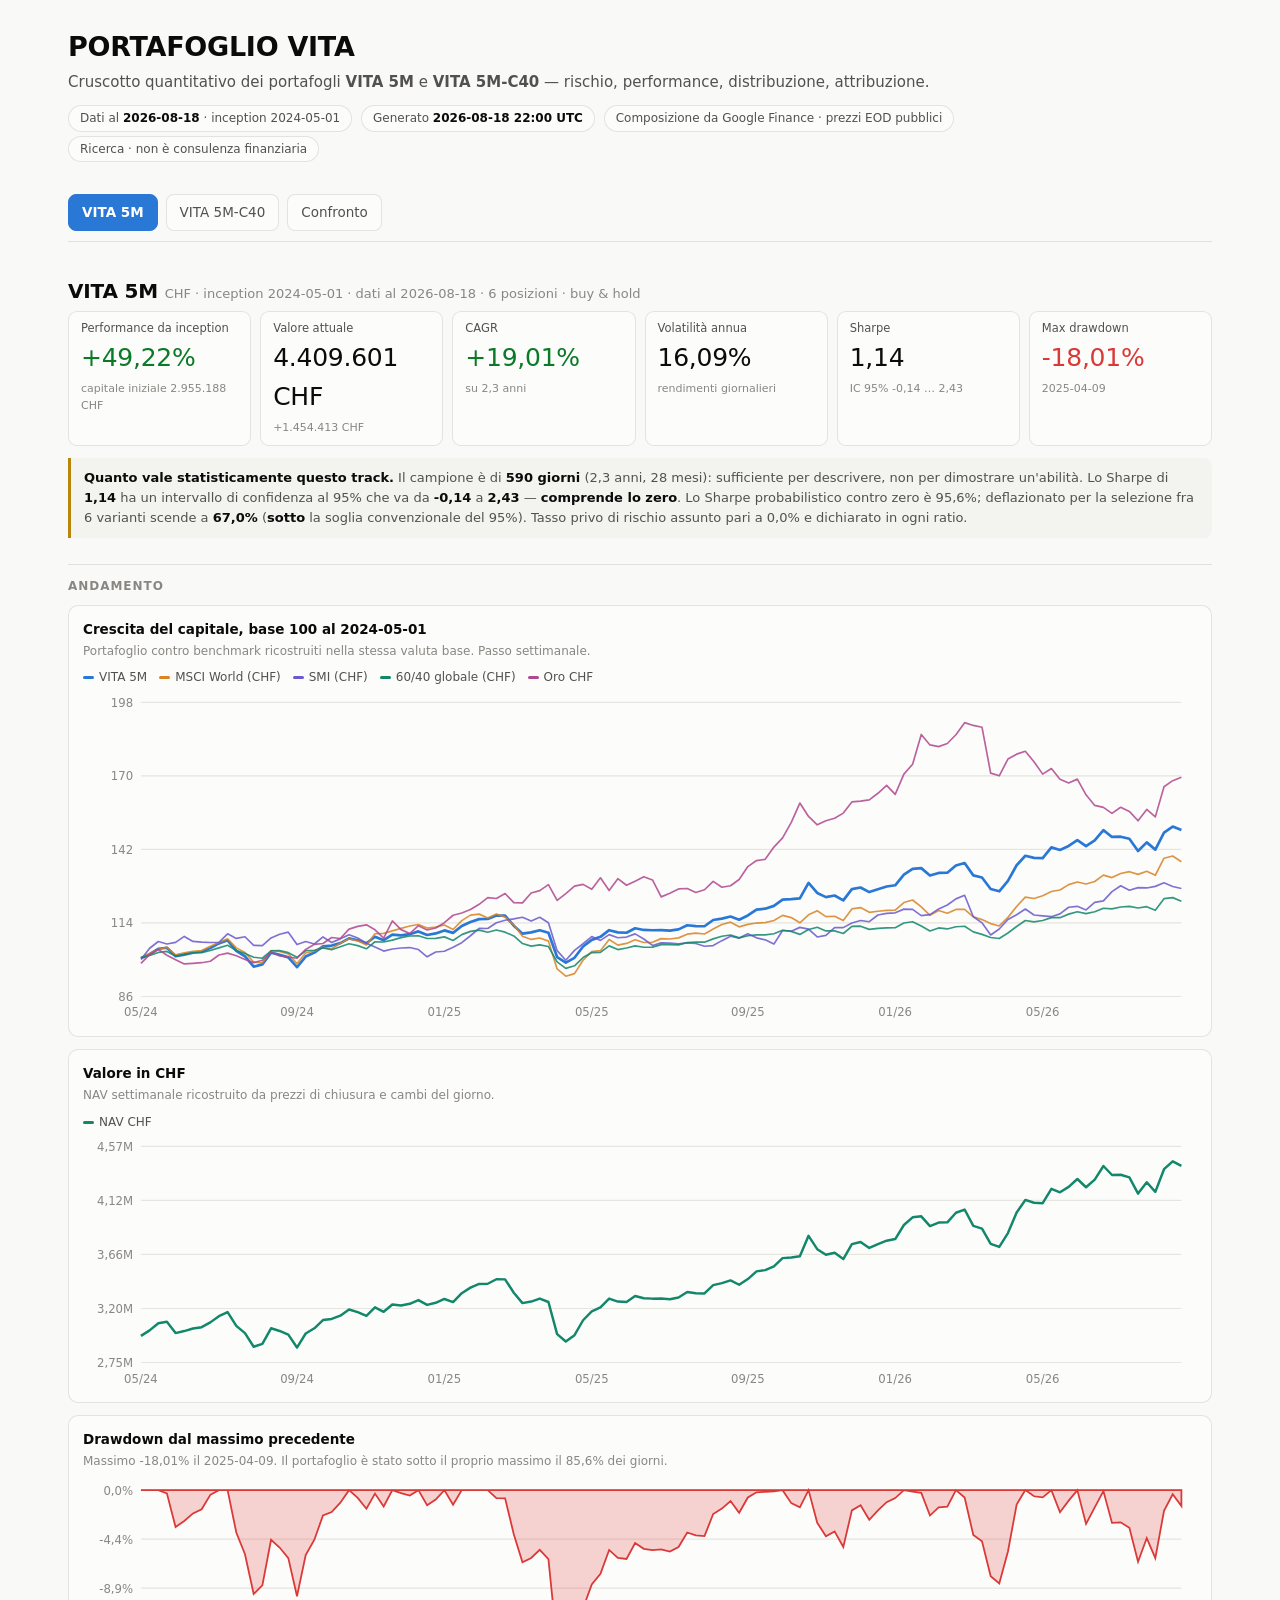
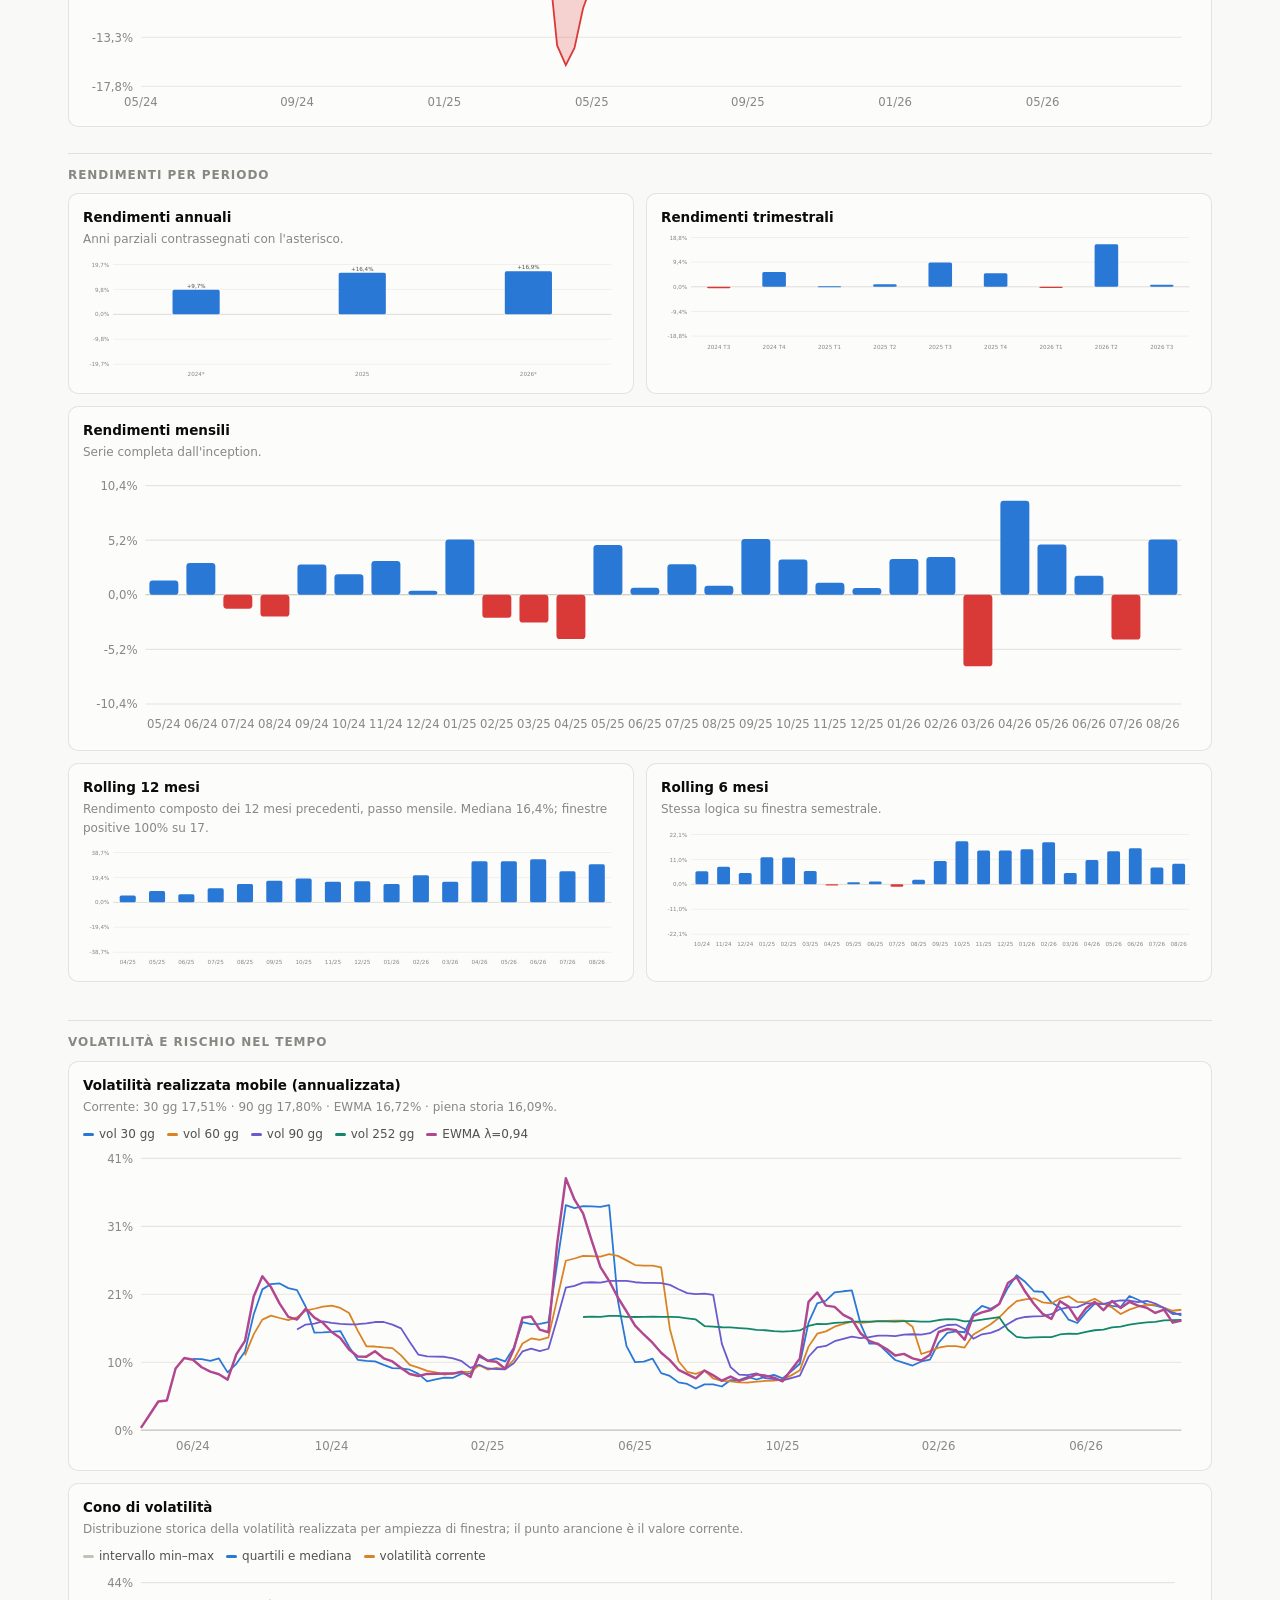
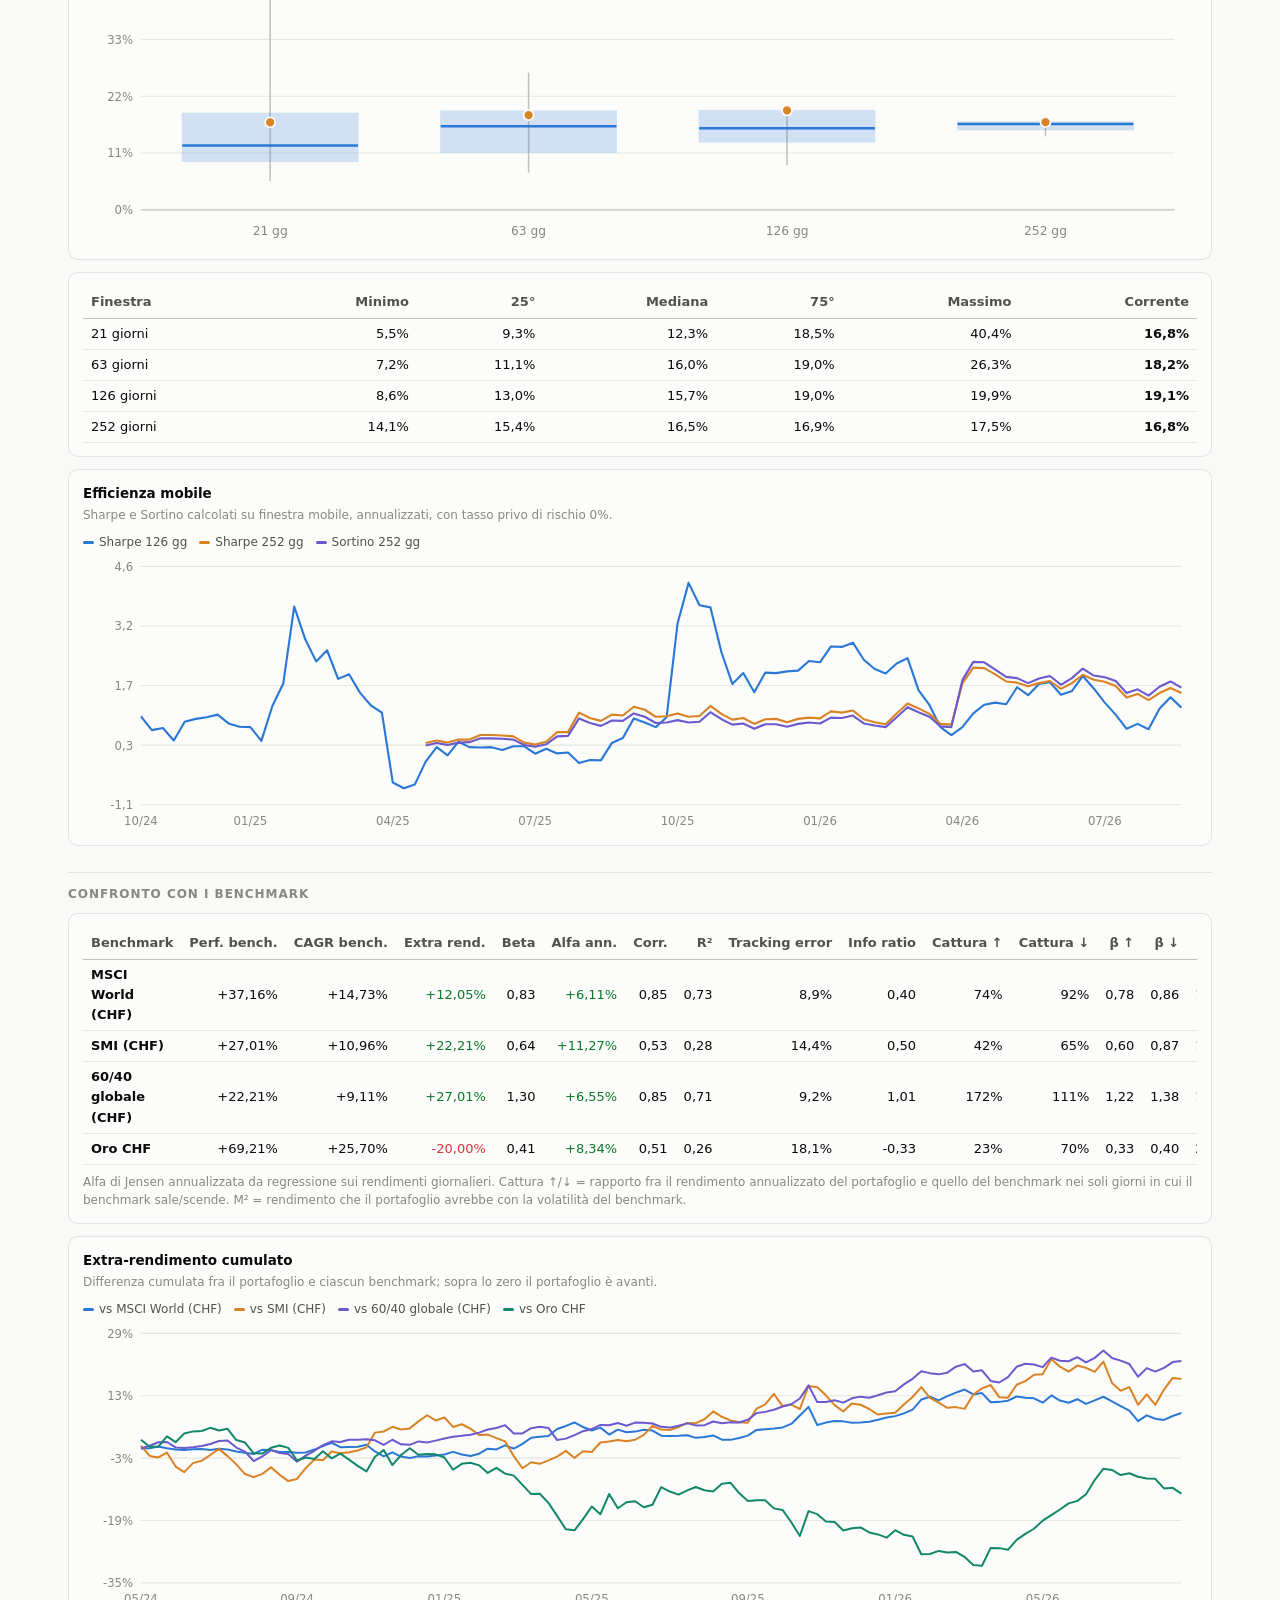
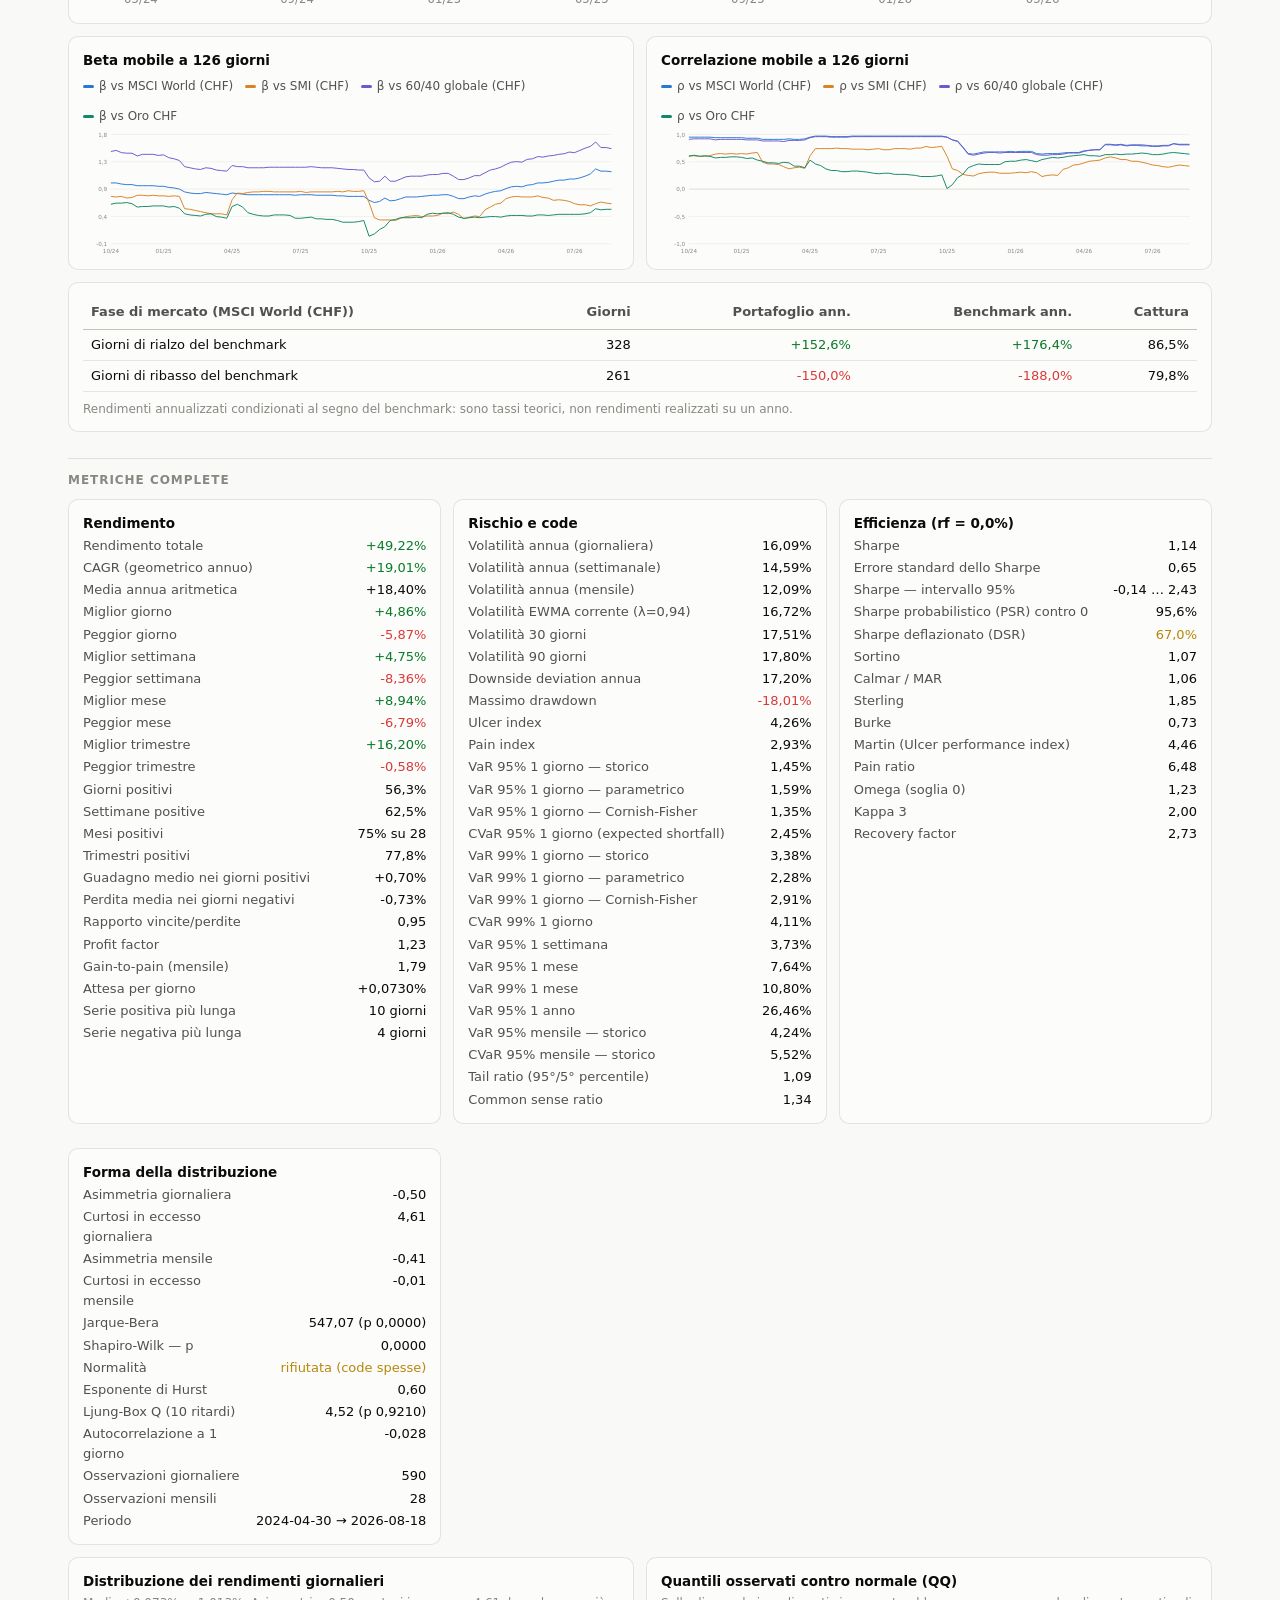
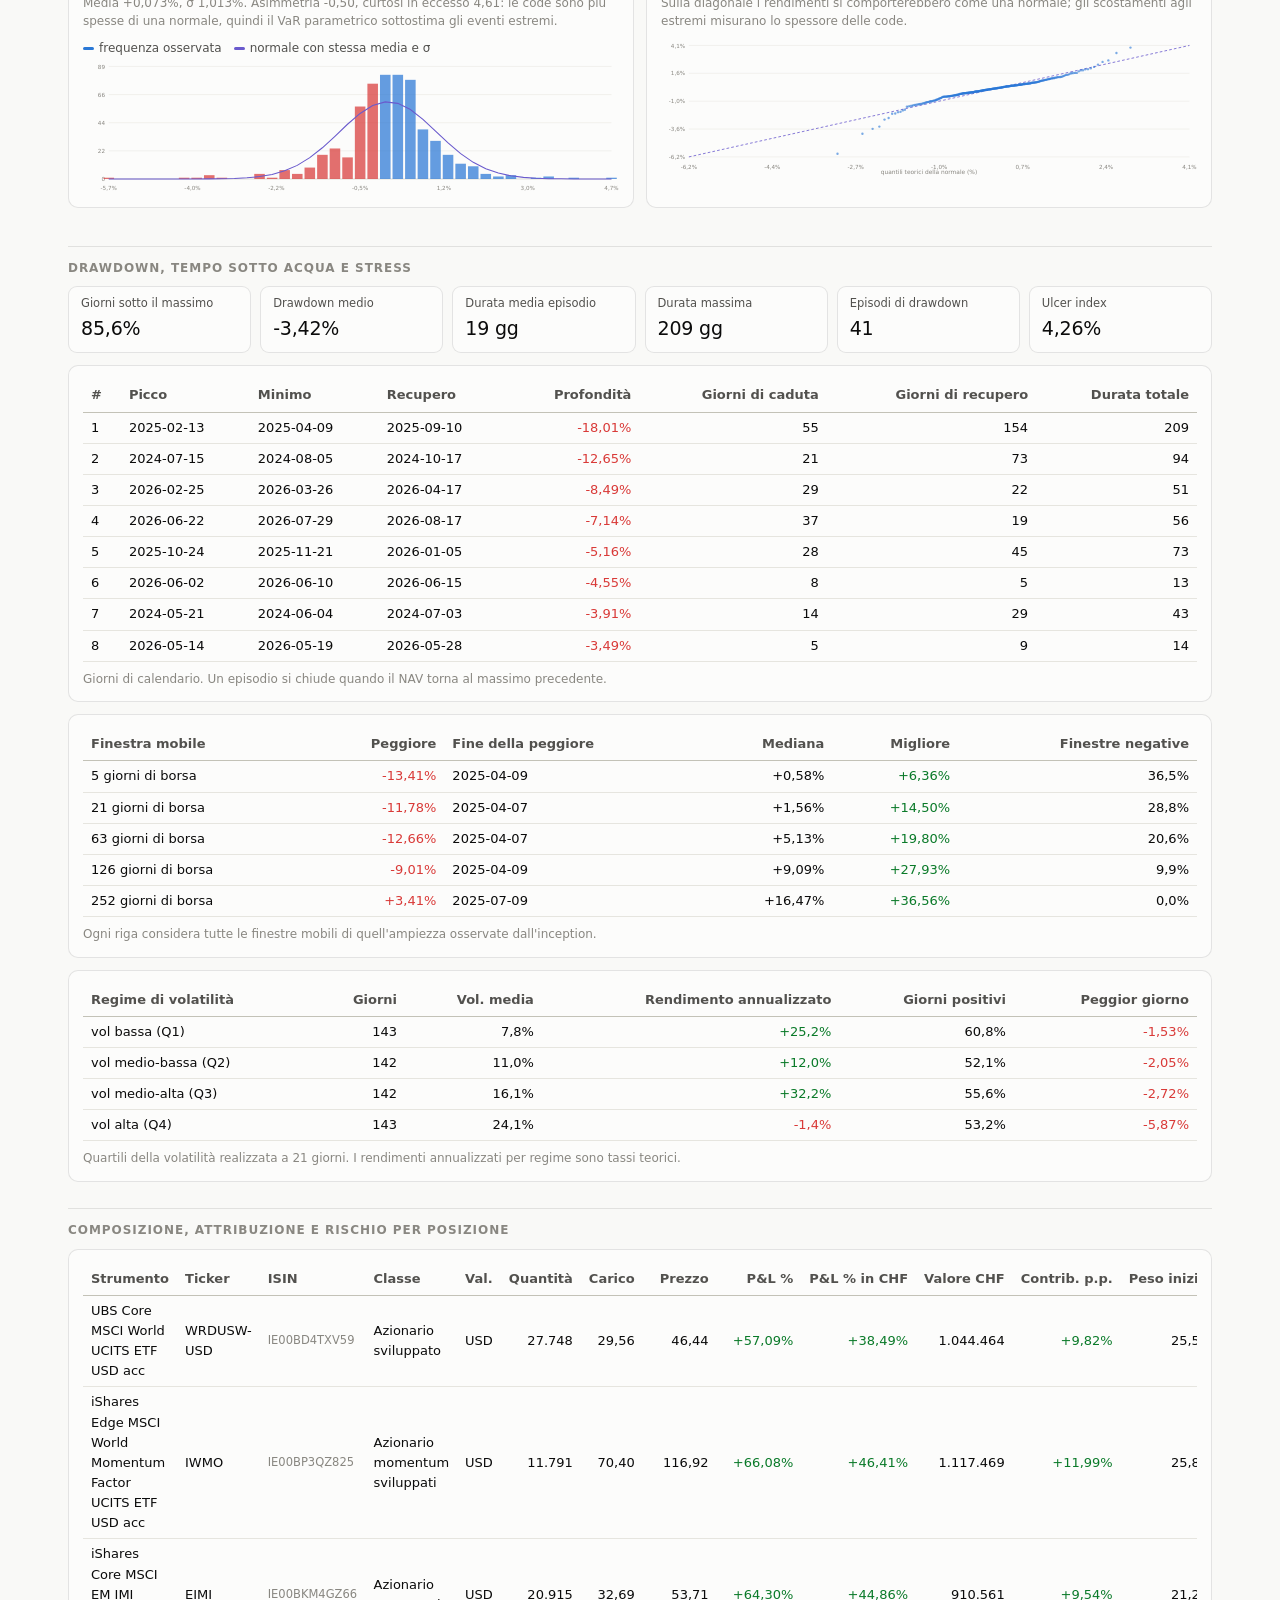
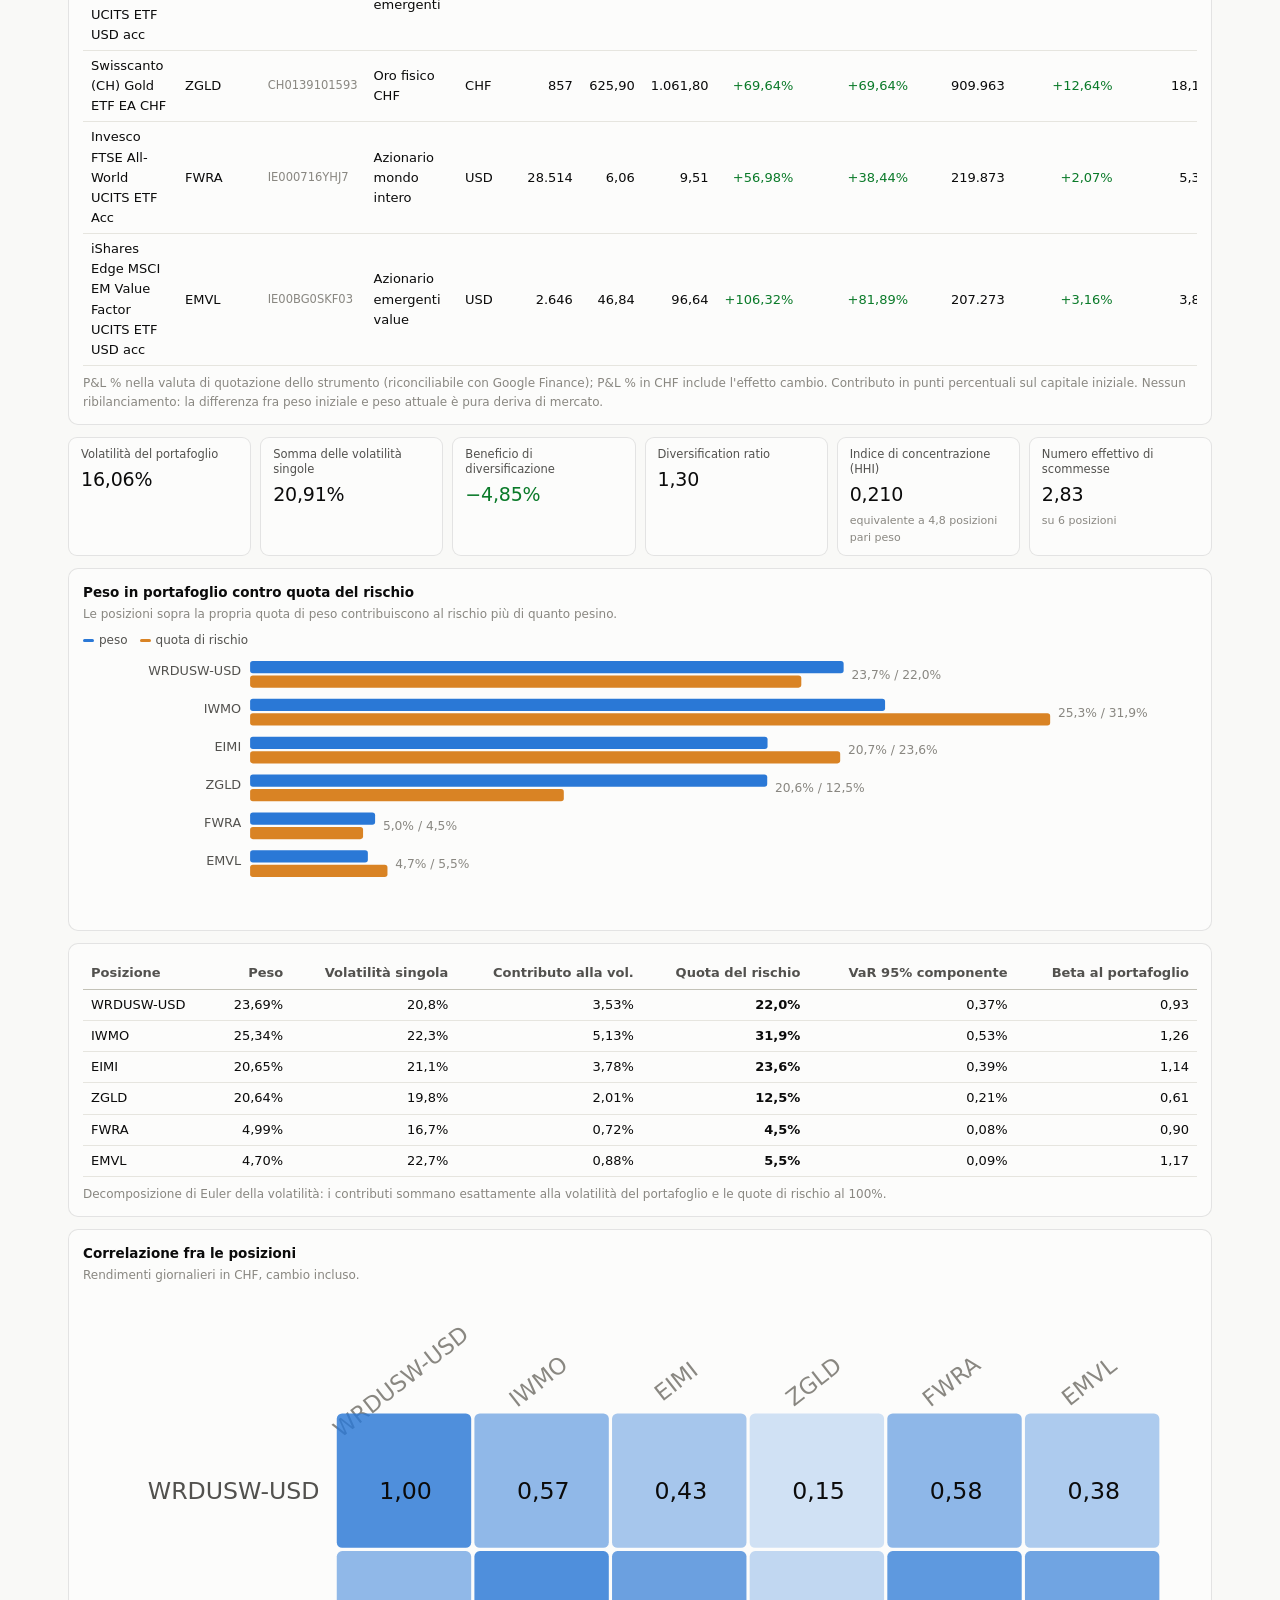
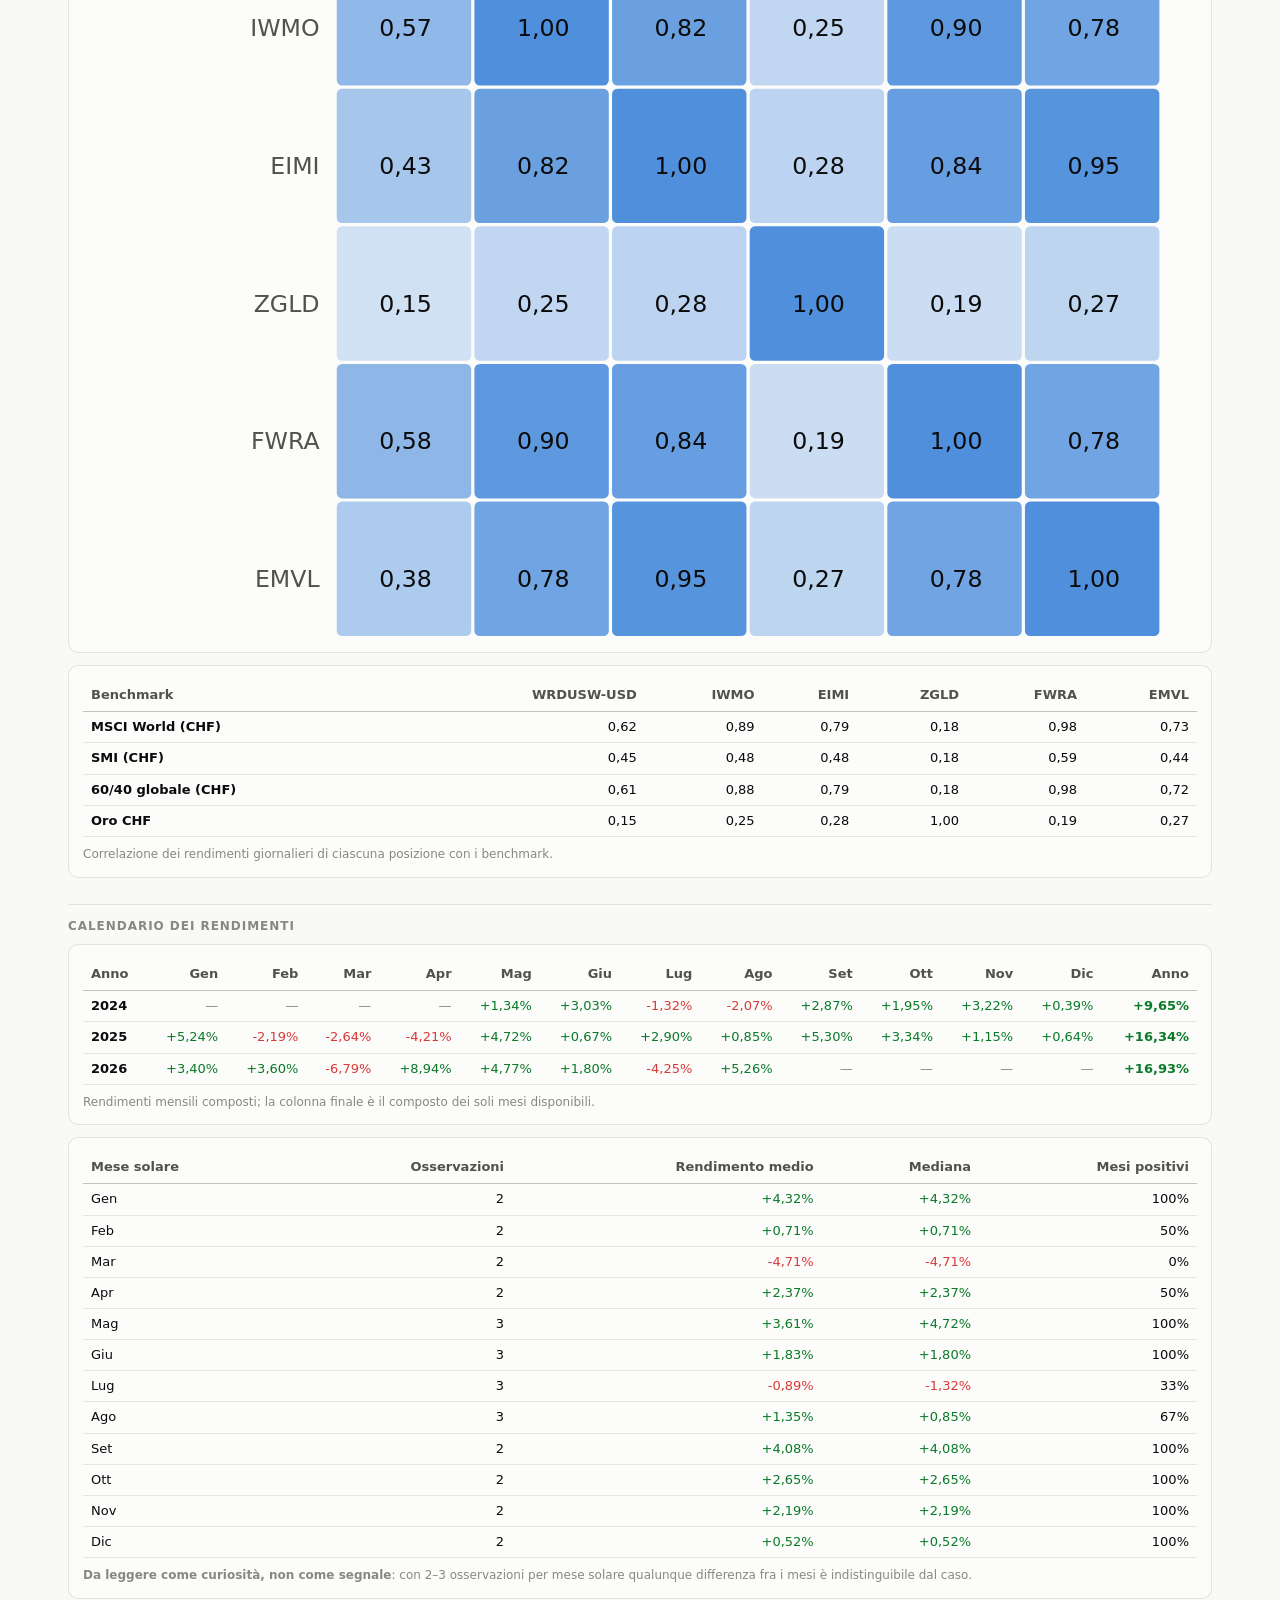
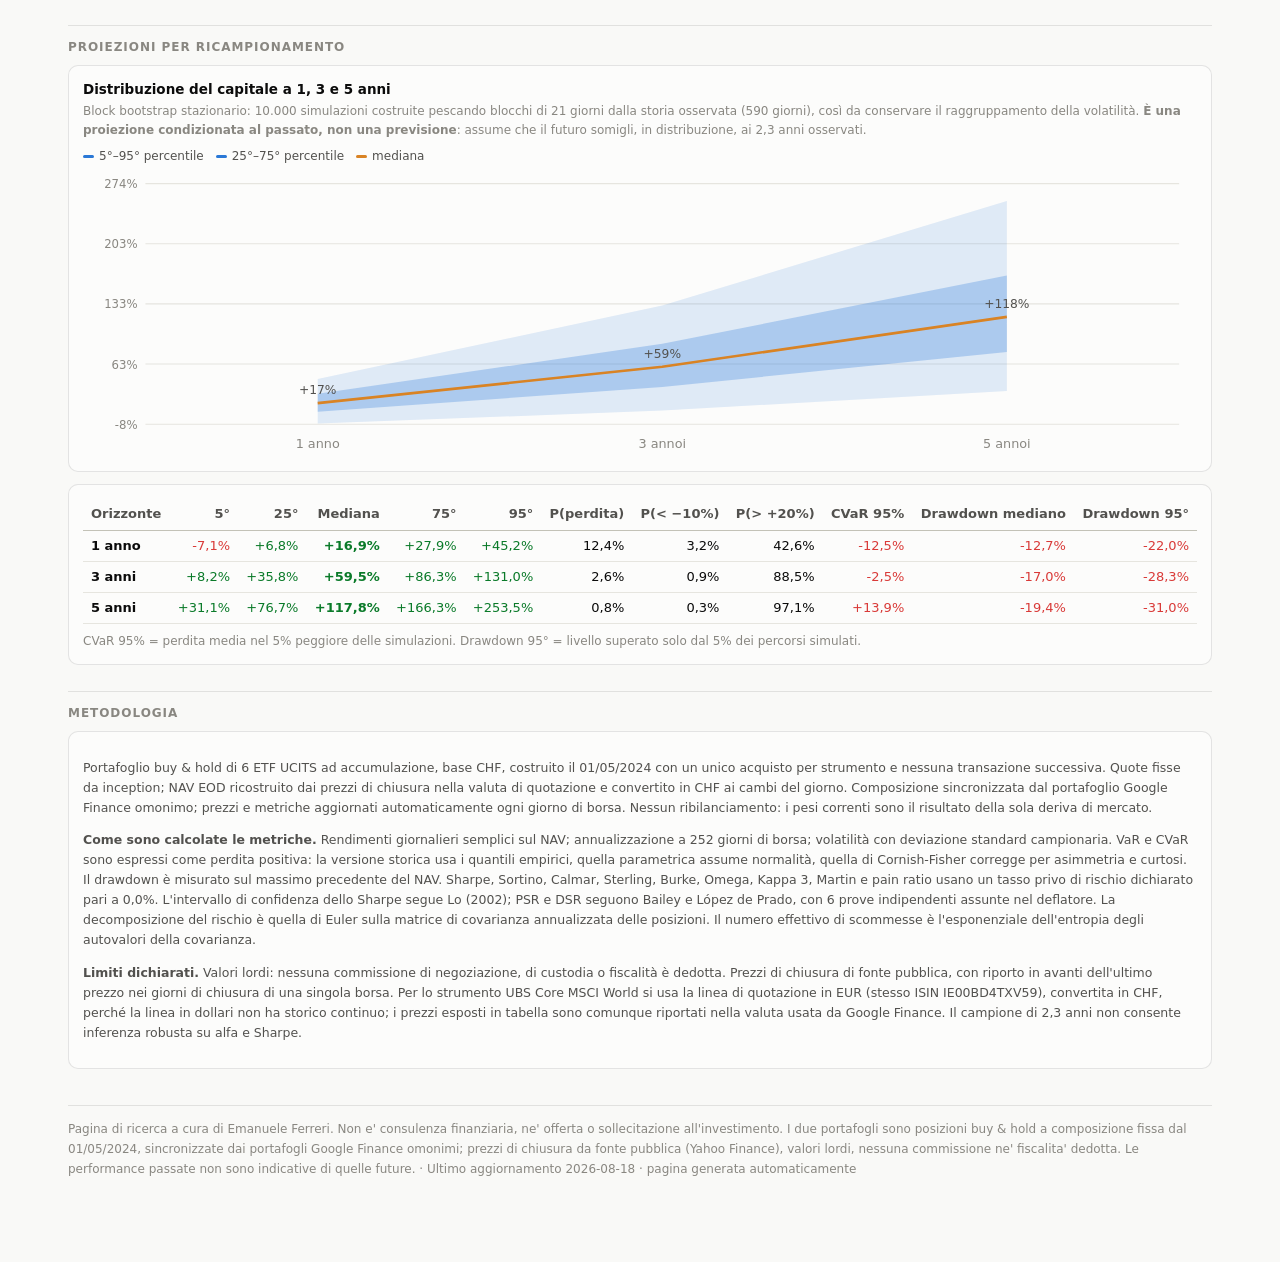
==== index.html @ 46c466b8 "PORTAFOGLIO VITA — cruscotto quantitativo dei portafogli VITA 5M e VITA 5M-C40 Composizione sincroni" ====
<!doctype html>
<html lang="it">
<head>
<meta charset="utf-8">
<meta name="viewport" content="width=device-width, initial-scale=1">
<title>PORTAFOGLIO VITA — cruscotto quantitativo</title>
<meta name="description" content="Cruscotto di rischio e performance dei portafogli VITA 5M e VITA 5M-C40.">
<style>
  :root{
    color-scheme: light;
    --page:#f9f9f7; --surface:#fcfcfb; --surface2:#f3f3ef; --ink:#0b0b0b; --ink2:#52514e;
    --muted:#898781; --grid:#e6e5df; --axis:#c3c2b7; --border:rgba(11,11,11,.10);
    --s1:#2a78d6; --s2:#d98324; --s3:#6a5acd; --s4:#12876a; --s5:#b0478f;
    --neg:#d93a38; --good:#0a7a29; --warn:#b8860b;
  }
  @media (prefers-color-scheme: dark){
    :root:where(:not([data-theme="light"])){
      color-scheme: dark;
      --page:#0d0d0d; --surface:#191918; --surface2:#212120; --ink:#fff; --ink2:#c3c2b7;
      --muted:#8d8b85; --grid:#2c2c2a; --axis:#3d3d3a; --border:rgba(255,255,255,.11);
      --s1:#4d95ea; --s2:#eda43f; --s3:#9186e8; --s4:#2bb08c; --s5:#d772b6;
      --neg:#ef6b69; --good:#3fbb5c; --warn:#d9ae4a;
    }
  }
  :root[data-theme="dark"]{
    color-scheme: dark;
    --page:#0d0d0d; --surface:#191918; --surface2:#212120; --ink:#fff; --ink2:#c3c2b7;
    --muted:#8d8b85; --grid:#2c2c2a; --axis:#3d3d3a; --border:rgba(255,255,255,.11);
    --s1:#4d95ea; --s2:#eda43f; --s3:#9186e8; --s4:#2bb08c; --s5:#d772b6;
    --neg:#ef6b69; --good:#3fbb5c; --warn:#d9ae4a;
  }
  *{box-sizing:border-box}
  body{margin:0;background:var(--page);color:var(--ink);
       font:15px/1.55 system-ui,-apple-system,"Segoe UI",Roboto,sans-serif;
       -webkit-text-size-adjust:100%}
  .wrap{max-width:1180px;margin:0 auto;padding:26px 18px 70px}
  header h1{font-size:27px;margin:0 0 3px;letter-spacing:-.01em}
  header .sub{color:var(--ink2);margin:0 0 9px}
  .pill{display:inline-block;font-size:12px;color:var(--ink2);background:var(--surface);
        border:1px solid var(--border);border-radius:999px;padding:3px 11px;margin:2px 4px 2px 0}
  .pill b{color:var(--ink)}
  nav.tabs{display:flex;gap:8px;flex-wrap:wrap;margin:20px 0 6px;position:sticky;top:0;
           background:var(--page);padding:10px 0;z-index:5;border-bottom:1px solid var(--border)}
  nav.tabs button{font:inherit;font-size:13.5px;color:var(--ink2);background:var(--surface);
        border:1px solid var(--border);border-radius:8px;padding:7px 13px;cursor:pointer}
  nav.tabs button.on{background:var(--s1);border-color:var(--s1);color:#fff;font-weight:600}
  h2{font-size:20px;margin:34px 0 4px;letter-spacing:-.01em}
  h2 .meta{font-size:13px;color:var(--muted);font-weight:400;letter-spacing:0}
  h3.sec{font-size:12px;text-transform:uppercase;letter-spacing:.08em;color:var(--muted);
         margin:26px 0 9px;border-top:1px solid var(--border);padding-top:12px}
  .tiles{display:grid;grid-template-columns:repeat(auto-fit,minmax(158px,1fr));gap:9px;margin-bottom:12px}
  .tile{background:var(--surface);border:1px solid var(--border);border-radius:9px;padding:9px 12px}
  .tile .k{font-size:11.5px;color:var(--ink2);line-height:1.3}
  .tile .v{font-size:19px;margin-top:3px;font-variant-numeric:tabular-nums;letter-spacing:-.01em}
  .tile .n{font-size:11px;color:var(--muted);margin-top:2px}
  .tile.big .v{font-size:25px}
  .panel{background:var(--surface);border:1px solid var(--border);border-radius:10px;
         padding:13px 14px;margin-bottom:12px;position:relative}
  .panel h4{margin:0 0 2px;font-size:13.5px;font-weight:600}
  .panel .cap{margin:0 0 8px;font-size:12px;color:var(--muted)}
  .grid2{display:grid;grid-template-columns:repeat(auto-fit,minmax(330px,1fr));gap:12px}
  svg{display:block;width:100%;height:auto;overflow:visible}
  .legend{display:flex;gap:12px;flex-wrap:wrap;font-size:12px;color:var(--ink2);margin:6px 0 2px}
  .legend i{display:inline-block;width:11px;height:3px;border-radius:2px;vertical-align:middle;margin-right:5px}
  .tip{position:absolute;pointer-events:none;background:var(--surface);border:1px solid var(--border);
       border-radius:8px;padding:6px 9px;font-size:12.5px;box-shadow:0 3px 12px rgba(0,0,0,.16);
       display:none;white-space:nowrap;z-index:9;font-variant-numeric:tabular-nums}
  table{width:100%;border-collapse:collapse;font-size:13px}
  th{color:var(--ink2);font-weight:600;text-align:left;border-bottom:1px solid var(--axis);
     padding:6px 8px;white-space:nowrap}
  td{border-bottom:1px solid var(--grid);padding:5px 8px}
  td.num,th.num{text-align:right;font-variant-numeric:tabular-nums}
  tbody tr:hover{background:var(--surface2)}
  .scroll{overflow-x:auto;-webkit-overflow-scrolling:touch}
  .scroll table{min-width:640px}
  .scroll table.wide{min-width:1240px}
  .up{color:var(--good)} .down{color:var(--neg)} .warnc{color:var(--warn)}
  .note{color:var(--ink2);font-size:12.5px;line-height:1.6}
  .flag{background:var(--surface2);border-left:3px solid var(--warn);border-radius:0 8px 8px 0;
        padding:10px 13px;font-size:13px;color:var(--ink2);margin:10px 0}
  .flag b{color:var(--ink)}
  .foot{color:var(--muted);font-size:12px;margin-top:36px;line-height:1.65;
        border-top:1px solid var(--border);padding-top:14px}
  .kv{display:grid;grid-template-columns:1fr auto;gap:2px 12px;font-size:13px}
  .kv div:nth-child(odd){color:var(--ink2)}
  .kv div:nth-child(even){font-variant-numeric:tabular-nums;text-align:right}
  .hide{display:none}
  @media (max-width:640px){ .wrap{padding:18px 12px 50px} header h1{font-size:22px} }
</style>
</head>
<body>
<div class="wrap">
  <header>
    <h1>PORTAFOGLIO VITA</h1>
    <p class="sub">Cruscotto quantitativo dei portafogli <b>VITA 5M</b> e <b>VITA 5M-C40</b> —
       rischio, performance, distribuzione, attribuzione.</p>
    <span class="pill" id="pAsof">—</span>
    <span class="pill" id="pGen">—</span>
    <span class="pill">Composizione da Google Finance · prezzi EOD pubblici</span>
    <span class="pill">Ricerca · non è consulenza finanziaria</span>
  </header>

  <nav class="tabs" id="tabs"></nav>
  <div id="app"></div>
  <p class="foot" id="foot"></p>
</div>

<script>
/* ------------------------------------------------------------------ formati */
const IT = "it-IT";
const nf = (v,d=2) => (v===null||v===undefined||!isFinite(v)) ? "—"
  : Number(v).toLocaleString(IT,{minimumFractionDigits:d,maximumFractionDigits:d});
const pc = (v,d=2) => (v===null||v===undefined||!isFinite(v)) ? "—" : nf(v,d)+"%";
const pcs= (v,d=2) => (v===null||v===undefined||!isFinite(v)) ? "—" : (v>0?"+":"")+nf(v,d)+"%";
const n0 = v => (v===null||v===undefined||!isFinite(v)) ? "—" : Math.round(v).toLocaleString(IT);
const cls= v => (v===null||v===undefined) ? "" : (v>=0?"up":"down");
const MESI=["Gen","Feb","Mar","Apr","Mag","Giu","Lug","Ago","Set","Ott","Nov","Dic"];
const COL=["var(--s1)","var(--s2)","var(--s3)","var(--s4)","var(--s5)","var(--neg)"];
const el = (h) => { const t=document.createElement("template"); t.innerHTML=h.trim(); return t.content.firstChild; };

/* --------------------------------------------------------- primitive grafiche */
function frame(W,H,m){ return {W,H,m,
  X:(t,x0,x1)=>m.l+(t-x0)/((x1-x0)||1)*(W-m.l-m.r),
  Y:(v,y0,y1)=>H-m.b-(v-y0)/((y1-y0)||1)*(H-m.t-m.b)}; }

function assiY(f,y0,y1,fmt,n=4){
  let g="",l="";
  for(let i=0;i<=n;i++){
    const v=y0+(y1-y0)*i/n, y=f.Y(v,y0,y1);
    const zero = Math.abs(v)<1e-9;
    g+=`<line x1="${f.m.l}" x2="${f.W-f.m.r}" y1="${y.toFixed(1)}" y2="${y.toFixed(1)}"
         stroke="${zero?"var(--axis)":"var(--grid)"}" stroke-width="1"/>`;
    l+=`<text x="${f.m.l-7}" y="${(y+4).toFixed(1)}" text-anchor="end" font-size="10.5"
         fill="var(--muted)" font-variant-numeric="tabular-nums">${fmt(v)}</text>`;
  }
  return g+l;
}
function assiXdate(f,dates,x0,x1,max=9){
  const mesi={};
  dates.forEach(d=>{const k=String(d).slice(0,7); if(!(k in mesi)) mesi[k]=+new Date(d);});
  const e=Object.entries(mesi), step=Math.max(1,Math.ceil(e.length/max));
  let l="";
  e.forEach(([k,t],i)=>{ if(i%step===0)
    l+=`<text x="${f.X(t,x0,x1).toFixed(1)}" y="${f.H-6}" font-size="10.5" text-anchor="middle"
         fill="var(--muted)">${k.slice(5)}/${k.slice(2,4)}</text>`;});
  return l;
}
function legenda(series){
  return `<div class="legend">${series.map((s,i)=>
    `<span><i style="background:${s.color||COL[i%COL.length]}"></i>${s.name}</span>`).join("")}</div>`;
}

/* linea multipla su asse temporale */
function lineChart(host, series, opt={}){
  const W=1000,H=opt.h||280,m={t:12,r:14,b:24,l:opt.l||52};
  const f=frame(W,H,m);
  const all=series.flatMap(s=>s.data);
  if(!all.length) return;
  const ts=all.map(p=>+new Date(p[0])), vs=all.map(p=>p[1]).filter(v=>isFinite(v));
  const x0=Math.min(...ts), x1=Math.max(...ts);
  let y0=Math.min(...vs), y1=Math.max(...vs);
  const pad=(y1-y0)*0.08||1; y0-=pad; y1+=pad;
  if(opt.y0!==undefined) y0=opt.y0;        // limiti espliciti: nessun margine
  if(opt.y1!==undefined) y1=opt.y1;
  if(opt.zero){ y0=Math.min(y0,0); y1=Math.max(y1,0); }
  const fmt=opt.fmt||(v=>nf(v,0));
  let paths="";
  series.forEach((s,i)=>{
    const c=s.color||COL[i%COL.length];
    const d=s.data.filter(p=>isFinite(p[1])).map((p,j)=>(j?"L":"M")+
      f.X(+new Date(p[0]),x0,x1).toFixed(1)+" "+f.Y(p[1],y0,y1).toFixed(1)).join(" ");
    paths+=`<path d="${d}" fill="none" stroke="${c}" stroke-width="${s.w||1.9}"
      stroke-linejoin="round" ${s.dash?`stroke-dasharray="${s.dash}"`:""} opacity="${s.op||1}"/>`;
  });
  host.insertAdjacentHTML("beforeend", legenda(series)+
    `<svg viewBox="0 0 ${W} ${H}" role="img" aria-label="${opt.aria||"grafico"}">
      ${assiY(f,y0,y1,fmt)}${assiXdate(f,all.map(p=>p[0]),x0,x1)}${paths}
      <line class="ch" y1="${m.t}" y2="${H-m.b}" stroke="var(--axis)" stroke-dasharray="3 3" style="display:none"/>
      <rect x="${m.l}" y="${m.t}" width="${W-m.l-m.r}" height="${H-m.t-m.b}" fill="transparent" class="hov"/>
    </svg><div class="tip"></div>`);
  const svg=host.querySelector("svg:last-of-type"), tip=host.querySelector(".tip:last-of-type");
  const ch=svg.querySelector(".ch");
  svg.querySelector(".hov").addEventListener("mousemove",e=>{
    const r=svg.getBoundingClientRect(), px=(e.clientX-r.left)*(W/r.width);
    const base=series[0].data; let b=0,bd=1e18;
    base.forEach((p,i)=>{const d=Math.abs(f.X(+new Date(p[0]),x0,x1)-px); if(d<bd){bd=d;b=i;}});
    const key=base[b][0], x=f.X(+new Date(key),x0,x1);
    ch.setAttribute("x1",x); ch.setAttribute("x2",x); ch.style.display="block";
    const righe=series.map((s,i)=>{
      const hit=s.data.find(p=>p[0]===key);
      return hit? `<span style="color:${s.color||COL[i%COL.length]}">■</span> ${s.name}: <b>${
        (opt.tfmt||fmt)(hit[1])}</b>`:null;}).filter(Boolean);
    tip.style.display="block";
    tip.style.left=Math.min(x/W*r.width+12, r.width-190)+"px";
    tip.style.top="8px";
    tip.innerHTML=`${key}<br>`+righe.join("<br>");
  });
  svg.addEventListener("mouseleave",()=>{tip.style.display="none";ch.style.display="none";});
}

/* area sotto lo zero (drawdown) */
function areaChart(host, data, opt={}){
  const W=1000,H=opt.h||210,m={t:10,r:14,b:24,l:52};
  const f=frame(W,H,m);
  if(!data.length) return;
  const ts=data.map(p=>+new Date(p[0])), vs=data.map(p=>p[1]);
  const x0=Math.min(...ts), x1=Math.max(...ts);
  const y0=Math.min(...vs)*1.12, y1=0;
  const pts=data.map(p=>`${f.X(+new Date(p[0]),x0,x1).toFixed(1)} ${f.Y(p[1],y0,y1).toFixed(1)}`);
  const d=`M${f.X(ts[0],x0,x1).toFixed(1)} ${f.Y(0,y0,y1)} L`+pts.join(" L")+
          ` L${f.X(ts[ts.length-1],x0,x1).toFixed(1)} ${f.Y(0,y0,y1)} Z`;
  host.insertAdjacentHTML("beforeend",
    `<svg viewBox="0 0 ${W} ${H}" role="img" aria-label="drawdown">
      ${assiY(f,y0,y1,v=>nf(v,1)+"%",4)}${assiXdate(f,data.map(p=>p[0]),x0,x1)}
      <path d="${d}" fill="var(--neg)" fill-opacity=".22" stroke="var(--neg)" stroke-width="1.6"/>
    </svg>`);
}

/* barre categoriali */
function barChart(host, entries, opt={}){
  const W=1000,H=opt.h||230,m={t:14,r:14,b:opt.b||30,l:56};
  const f=frame(W,H,m);
  if(!entries.length) return;
  const vs=entries.map(e=>e[1]).filter(v=>isFinite(v));
  const lim=Math.max(...vs.map(Math.abs))*1.16||1;
  const y0=opt.pos?0:-lim, y1=lim;
  const bw=Math.min(opt.bw||58,(W-m.l-m.r)/entries.length-6);
  let bars="",lab="";
  entries.forEach((e,i)=>{
    const [k,v]=e;
    if(!isFinite(v)) return;
    const x=m.l+(i+0.5)*(W-m.l-m.r)/entries.length-bw/2;
    const yz=f.Y(0,y0,y1), yv=f.Y(v,y0,y1);
    const top=Math.min(yz,yv), h=Math.max(2,Math.abs(yv-yz));
    const c=opt.color||(v>=0?"var(--s1)":"var(--neg)");
    bars+=`<rect x="${x.toFixed(1)}" y="${top.toFixed(1)}" width="${bw.toFixed(1)}" height="${h.toFixed(1)}"
      rx="3" fill="${c}"/>`;
    if(opt.valori) bars+=`<text x="${(x+bw/2).toFixed(1)}" y="${(v>=0?top-4:top+h+11).toFixed(1)}"
      text-anchor="middle" font-size="10.5" fill="var(--ink2)"
      font-variant-numeric="tabular-nums">${pcs(v,opt.vd??1)}</text>`;
    lab+=`<text x="${(x+bw/2).toFixed(1)}" y="${H-8}" text-anchor="middle" font-size="10.5"
      fill="var(--muted)">${k}</text>`;
  });
  host.insertAdjacentHTML("beforeend",
    `<svg viewBox="0 0 ${W} ${H}" role="img" aria-label="${opt.aria||"barre"}">
      ${assiY(f,y0,y1,v=>nf(v,1)+"%",4)}${bars}${lab}</svg>`);
}

/* barre orizzontali appaiate (peso vs quota di rischio) */
function barPair(host, righe, opt={}){
  const H=Math.max(120, righe.length*34+34), W=1000, m={t:8,r:60,b:22,l:150};
  const max=Math.max(...righe.flatMap(r=>[r.a,r.b]))*1.1||1;
  const larg=W-m.l-m.r;
  let s="";
  righe.forEach((r,i)=>{
    const y=m.t+i*34;
    s+=`<text x="${m.l-8}" y="${y+13}" text-anchor="end" font-size="11.5" fill="var(--ink2)">${r.k}</text>`;
    s+=`<rect x="${m.l}" y="${y}" width="${(r.a/max*larg).toFixed(1)}" height="11" rx="2.5" fill="var(--s1)"/>`;
    s+=`<rect x="${m.l}" y="${y+13}" width="${(r.b/max*larg).toFixed(1)}" height="11" rx="2.5" fill="var(--s2)"/>`;
    s+=`<text x="${(m.l+Math.max(r.a,r.b)/max*larg+7).toFixed(1)}" y="${y+16}" font-size="11"
         fill="var(--muted)" font-variant-numeric="tabular-nums">${pc(r.a,1)} / ${pc(r.b,1)}</text>`;
  });
  host.insertAdjacentHTML("beforeend",
    legenda([{name:opt.a||"peso",color:"var(--s1)"},{name:opt.b||"quota di rischio",color:"var(--s2)"}])+
    `<svg viewBox="0 0 ${W} ${H}" role="img" aria-label="peso e rischio">${s}</svg>`);
}

/* istogramma con normale sovrapposta */
function histChart(host, h){
  const W=1000,H=250,m={t:12,r:14,b:28,l:48};
  const f=frame(W,H,m);
  const x0=Math.min(...h.centri_pct), x1=Math.max(...h.centri_pct);
  const y1=Math.max(...h.conteggi, ...h.normale)*1.08;
  const bw=(W-m.l-m.r)/h.centri_pct.length*0.86;
  let bars="";
  h.centri_pct.forEach((c,i)=>{
    const x=f.X(c,x0,x1)-bw/2, y=f.Y(h.conteggi[i],0,y1);
    bars+=`<rect x="${x.toFixed(1)}" y="${y.toFixed(1)}" width="${bw.toFixed(1)}"
      height="${(f.Y(0,0,y1)-y).toFixed(1)}" fill="${c<0?"var(--neg)":"var(--s1)"}" opacity=".72"/>`;
  });
  const norm=h.centri_pct.map((c,i)=>(i?"L":"M")+f.X(c,x0,x1).toFixed(1)+" "+f.Y(h.normale[i],0,y1).toFixed(1)).join(" ");
  let lab="";
  for(let i=0;i<=6;i++){
    const v=x0+(x1-x0)*i/6;
    lab+=`<text x="${f.X(v,x0,x1).toFixed(1)}" y="${H-8}" text-anchor="middle" font-size="10.5"
      fill="var(--muted)">${nf(v,1)}%</text>`;
  }
  host.insertAdjacentHTML("beforeend",
    legenda([{name:"frequenza osservata",color:"var(--s1)"},{name:"normale con stessa media e σ",color:"var(--s3)"}])+
    `<svg viewBox="0 0 ${W} ${H}" role="img" aria-label="distribuzione dei rendimenti">
      ${assiY(f,0,y1,v=>nf(v,0),4)}${bars}
      <path d="${norm}" fill="none" stroke="var(--s3)" stroke-width="2"/>${lab}</svg>`);
}

/* dispersione (QQ, oppure portafoglio vs benchmark) */
function scatter(host, punti, opt={}){
  const W=1000,H=opt.h||280,m={t:12,r:14,b:30,l:52};
  const f=frame(W,H,m);
  const xs=punti.map(p=>p[0]), ys=punti.map(p=>p[1]);
  const lo=Math.min(...xs,...ys)*1.05, hi=Math.max(...xs,...ys)*1.05;
  const pts=punti.map(p=>`<circle cx="${f.X(p[0],lo,hi).toFixed(1)}" cy="${f.Y(p[1],lo,hi).toFixed(1)}"
    r="2.2" fill="var(--s1)" opacity=".62"/>`).join("");
  const diag=`M${f.X(lo,lo,hi)} ${f.Y(lo,lo,hi)} L${f.X(hi,lo,hi)} ${f.Y(hi,lo,hi)}`;
  let lab="";
  for(let i=0;i<=6;i++){
    const v=lo+(hi-lo)*i/6;
    lab+=`<text x="${f.X(v,lo,hi).toFixed(1)}" y="${H-8}" text-anchor="middle" font-size="10.5"
      fill="var(--muted)">${nf(v,1)}%</text>`;
  }
  host.insertAdjacentHTML("beforeend",
    `<svg viewBox="0 0 ${W} ${H}" role="img" aria-label="${opt.aria||"dispersione"}">
      ${assiY(f,lo,hi,v=>nf(v,1)+"%",4)}
      <path d="${diag}" stroke="var(--s3)" stroke-width="1.5" stroke-dasharray="5 4" fill="none"/>
      ${pts}${lab}
      <text x="${W/2}" y="${H+2}" text-anchor="middle" font-size="11" fill="var(--muted)">${opt.xl||""}</text>
    </svg>`);
}

/* cono di volatilità: bande min–max, quartili, valore corrente */
function conoVol(host, cono){
  const W=1000,H=250,m={t:14,r:20,b:32,l:52};
  const f=frame(W,H,m);
  const y1=Math.max(...cono.map(c=>c.max_pct))*1.08, y0=0;
  const passo=(W-m.l-m.r)/cono.length;
  let s="";
  cono.forEach((c,i)=>{
    const x=m.l+passo*(i+0.5);
    const w=passo*0.34;
    s+=`<line x1="${x}" x2="${x}" y1="${f.Y(c.min_pct,y0,y1)}" y2="${f.Y(c.max_pct,y0,y1)}"
         stroke="var(--axis)" stroke-width="1.4"/>`;
    s+=`<rect x="${x-w}" y="${f.Y(c.p75_pct,y0,y1)}" width="${w*2}"
         height="${(f.Y(c.p25_pct,y0,y1)-f.Y(c.p75_pct,y0,y1)).toFixed(1)}"
         fill="var(--s1)" opacity=".2" stroke="var(--s1)" stroke-width="1"/>`;
    s+=`<line x1="${x-w}" x2="${x+w}" y1="${f.Y(c.mediana_pct,y0,y1)}" y2="${f.Y(c.mediana_pct,y0,y1)}"
         stroke="var(--s1)" stroke-width="2.2"/>`;
    s+=`<circle cx="${x}" cy="${f.Y(c.corrente_pct,y0,y1)}" r="4.5" fill="var(--s2)"
         stroke="var(--surface)" stroke-width="1.6"/>`;
    s+=`<text x="${x}" y="${H-9}" text-anchor="middle" font-size="11" fill="var(--muted)">${c.finestra_gg} gg</text>`;
  });
  host.insertAdjacentHTML("beforeend",
    legenda([{name:"intervallo min–max",color:"var(--axis)"},{name:"quartili e mediana",color:"var(--s1)"},
             {name:"volatilità corrente",color:"var(--s2)"}])+
    `<svg viewBox="0 0 ${W} ${H}" role="img" aria-label="cono di volatilità">
      ${assiY(f,y0,y1,v=>nf(v,0)+"%",4)}${s}</svg>`);
}

/* ventaglio delle proiezioni bootstrap */
function fanChart(host, bs){
  const chiavi=Object.keys(bs).filter(k=>k!=="_meta");
  const W=1000,H=260,m={t:14,r:16,b:30,l:56};
  const f=frame(W,H,m);
  const tutti=chiavi.flatMap(k=>[bs[k].p05_pct,bs[k].p95_pct]);
  const y0=Math.min(0,...tutti)*1.1, y1=Math.max(...tutti)*1.08;
  const X=i=>m.l+(i+0.5)*(W-m.l-m.r)/chiavi.length;
  const banda=(a,b,c,o)=>`<path d="M${X(0)} ${f.Y(bs[chiavi[0]][a],y0,y1)} `+
    chiavi.map((k,i)=>`L${X(i)} ${f.Y(bs[k][a],y0,y1)}`).join(" ")+" "+
    chiavi.slice().reverse().map((k,i)=>`L${X(chiavi.length-1-i)} ${f.Y(bs[k][b],y0,y1)}`).join(" ")+
    `Z" fill="${c}" opacity="${o}"/>`;
  const linea=(a,c,w)=>`<path d="${chiavi.map((k,i)=>(i?"L":"M")+X(i)+" "+f.Y(bs[k][a],y0,y1)).join(" ")}"
    fill="none" stroke="${c}" stroke-width="${w}"/>`;
  let lab="";
  chiavi.forEach((k,i)=>{
    lab+=`<text x="${X(i)}" y="${H-9}" text-anchor="middle" font-size="11.5" fill="var(--muted)">${k.replace("a"," anno"+(k[0]==="1"?"":"i"))}</text>`;
    lab+=`<text x="${X(i)}" y="${f.Y(bs[k].mediana_pct,y0,y1)-8}" text-anchor="middle" font-size="11"
      fill="var(--ink2)" font-variant-numeric="tabular-nums">${pcs(bs[k].mediana_pct,0)}</text>`;
  });
  host.insertAdjacentHTML("beforeend",
    legenda([{name:"5°–95° percentile",color:"var(--s1)"},{name:"25°–75° percentile",color:"var(--s1)"},
             {name:"mediana",color:"var(--s2)"}])+
    `<svg viewBox="0 0 ${W} ${H}" role="img" aria-label="proiezione bootstrap">
      ${assiY(f,y0,y1,v=>nf(v,0)+"%",4)}
      ${banda("p05_pct","p95_pct","var(--s1)",".14")}
      ${banda("p25_pct","p75_pct","var(--s1)",".28")}
      ${linea("mediana_pct","var(--s2)",2.4)}${lab}</svg>`);
}

/* mappa di calore delle correlazioni */
function heatmap(host, labels, matrix){
  const n=labels.length;
  const cella=Math.min(64, 760/n), lato=cella*n, ml=Math.min(150, 106+n*2);
  const W=ml+lato+16, H=56+lato;
  const col=v=>{
    const t=Math.max(-1,Math.min(1,v));
    return t>=0 ? `rgba(42,120,214,${(0.10+0.72*t).toFixed(3)})`
                : `rgba(217,58,56,${(0.10+0.72*-t).toFixed(3)})`;};
  let s="";
  labels.forEach((l,j)=>{
    s+=`<text x="${ml+cella*(j+0.5)}" y="${44}" text-anchor="middle" font-size="10.5"
      fill="var(--muted)" transform="rotate(-38 ${ml+cella*(j+0.5)} 44)">${l.length>13?l.slice(0,12)+"…":l}</text>`;});
  labels.forEach((l,i)=>{
    s+=`<text x="${ml-8}" y="${56+cella*(i+0.62)}" text-anchor="end" font-size="11"
      fill="var(--ink2)">${l.length>17?l.slice(0,16)+"…":l}</text>`;
    matrix[i].forEach((v,j)=>{
      s+=`<rect x="${ml+cella*j}" y="${56+cella*i}" width="${cella-1.5}" height="${cella-1.5}"
        rx="2.5" fill="${col(v)}"/>`;
      s+=`<text x="${ml+cella*(j+0.5)}" y="${56+cella*(i+0.62)}" text-anchor="middle" font-size="${cella>44?11:9.5}"
        fill="var(--ink)" font-variant-numeric="tabular-nums">${nf(v,2)}</text>`;});});
  host.insertAdjacentHTML("beforeend",
    `<div class="scroll"><svg viewBox="0 0 ${W} ${H}" style="min-width:${Math.max(340,W*0.62)}px"
      role="img" aria-label="matrice di correlazione">${s}</svg></div>`);
}

/* ------------------------------------------------------------- costruzione */
const tab=(k,v,c="",n="") => `<div class="tile"><div class="k">${k}</div>
  <div class="v ${c}">${v}</div>${n?`<div class="n">${n}</div>`:""}</div>`;
const tabB=(k,v,c="",n="") => `<div class="tile big"><div class="k">${k}</div>
  <div class="v ${c}">${v}</div>${n?`<div class="n">${n}</div>`:""}</div>`;

function pannello(titolo, cap, id){
  return `<div class="panel"><h4>${titolo}</h4>${cap?`<p class="cap">${cap}</p>`:""}<div id="${id}"></div></div>`;
}
function tabella(intest, righe, nota="", cl=""){
  return `<div class="panel"><div class="scroll"><table class="${cl}"><thead><tr>${
    intest.map(h=>`<th class="${h.n?"num":""}">${h.t}</th>`).join("")}</tr></thead>
    <tbody>${Array.isArray(righe)?righe.join(""):righe}</tbody></table></div>${nota?`<p class="cap" style="margin:8px 0 0">${nota}</p>`:""}</div>`;
}

let DATI={}, REG=null;

async function main(){
  REG = await (await fetch("data/registry.json?v="+Date.now())).json();
  document.getElementById("pGen").innerHTML =
    "Generato <b>"+REG.generated.slice(0,16).replace("T"," ")+" UTC</b>";
  const tabs=document.getElementById("tabs");
  for(const p of REG.portfolios) DATI[p.portfolio]=await (await fetch(`data/${p.portfolio}.json?v=${Date.now()}`)).json();
  document.getElementById("pAsof").innerHTML =
    "Dati al <b>"+REG.portfolios[0].asof+"</b> · inception "+REG.portfolios[0].inception;

  const chiavi=REG.portfolios.map(p=>p.portfolio);
  tabs.innerHTML = chiavi.map((k,i)=>
    `<button data-k="${k}" class="${i?"":"on"}">${DATI[k].label}</button>`).join("")+
    `<button data-k="__cmp">Confronto</button>`;
  tabs.querySelectorAll("button").forEach(b=>b.addEventListener("click",()=>{
    tabs.querySelectorAll("button").forEach(x=>x.classList.remove("on"));
    b.classList.add("on"); mostra(b.dataset.k);
  }));
  document.getElementById("foot").textContent = REG.disclaimer+" · Ultimo aggiornamento "+
    REG.generated.slice(0,10)+" · pagina generata automaticamente";
  mostra(chiavi[0]);
}

function mostra(k){
  const app=document.getElementById("app");
  app.innerHTML="";
  if(k==="__cmp") return confronto(app);
  render(app, DATI[k]);
}

/* ------------------------------------------------------------------ scheda */
function render(app, d){
  const a=d.analitica, R=a.rendimento, K=a.rischio, E=a.efficienza,
        D=a.distribuzione, C=a.campione, DR=a.decomposizione_rischio;
  const ccy=d.base_currency;

  app.insertAdjacentHTML("beforeend", `
    <h2>${d.label} <span class="meta">${ccy} · inception ${d.inception} ·
      dati al ${d.asof} · ${d.holdings.length} posizioni · buy &amp; hold</span></h2>
    <div class="tiles">
      ${tabB("Performance da inception", pcs(R.totale_pct), cls(R.totale_pct),
             `capitale iniziale ${n0(d.capitale_iniziale)} ${ccy}`)}
      ${tabB("Valore attuale", n0(d.metrics.nav_last)+" "+ccy, "",
             `+${n0(d.metrics.nav_last-d.capitale_iniziale)} ${ccy}`)}
      ${tabB("CAGR", pcs(R.cagr_pct), cls(R.cagr_pct), `su ${nf(C.anni,1)} anni`)}
      ${tabB("Volatilità annua", pc(K.vol_ann_giornaliera_pct), "", "rendimenti giornalieri")}
      ${tabB("Sharpe", nf(E.sharpe), "", `IC 95% ${nf(E.sharpe_ic95_min)} … ${nf(E.sharpe_ic95_max)}`)}
      ${tabB("Max drawdown", pc(K.max_drawdown_pct), "down", K.max_dd_data)}
    </div>`);

  /* avvertenza statistica — sempre in evidenza */
  app.insertAdjacentHTML("beforeend", `<div class="flag">
    <b>Quanto vale statisticamente questo track.</b> Il campione è di
    <b>${C.oss_giornaliere} giorni</b> (${nf(C.anni,1)} anni, ${C.oss_mensili} mesi):
    sufficiente per descrivere, non per dimostrare un'abilità.
    Lo Sharpe di <b>${nf(E.sharpe)}</b> ha un intervallo di confidenza al 95% che va da
    <b>${nf(E.sharpe_ic95_min)}</b> a <b>${nf(E.sharpe_ic95_max)}</b>${
      E.sharpe_ic95_min<0?" — <b>comprende lo zero</b>":""}.
    Lo Sharpe probabilistico contro zero è ${pc(E.psr_vs_zero_pct,1)}; deflazionato per la
    selezione fra ${C.n_prove_dsr} varianti scende a <b>${pc(E.dsr_pct,1)}</b>
    ${E.dsr_pct<95?"(<b>sotto</b> la soglia convenzionale del 95%)":"(sopra il 95%)"}.
    Tasso privo di rischio assunto pari a ${pc(C.rf_dichiarato_pct,1)} e dichiarato in ogni ratio.
  </div>`);

  /* --- curva e drawdown --- */
  app.insertAdjacentHTML("beforeend", `<h3 class="sec">Andamento</h3>`);
  const serieBench = Object.entries(d.bench_index_weekly||{});
  app.insertAdjacentHTML("beforeend",
    pannello(`Crescita del capitale, base 100 al ${d.inception}`,
      "Portafoglio contro benchmark ricostruiti nella stessa valuta base. Passo settimanale.",
      "g_nav_"+d.portfolio));
  lineChart(document.getElementById("g_nav_"+d.portfolio),
    [{name:d.label, data:d.index_weekly, color:"var(--s1)", w:2.4}].concat(
      serieBench.map(([n,v],i)=>({name:n, data:v, color:COL[(i+1)%COL.length], w:1.5, op:.85}))),
    {fmt:v=>nf(v,0), tfmt:v=>nf(v,1), h:300, aria:"crescita del capitale"});

  app.insertAdjacentHTML("beforeend",
    pannello(`Valore in ${ccy}`, "NAV settimanale ricostruito da prezzi di chiusura e cambi del giorno.",
      "g_val_"+d.portfolio));
  lineChart(document.getElementById("g_val_"+d.portfolio),
    [{name:"NAV "+ccy, data:d.nav_weekly, color:"var(--s4)", w:2.2}],
    {fmt:v=>nf(v/1e6,2)+"M", tfmt:v=>n0(v)+" "+ccy, h:230});

  app.insertAdjacentHTML("beforeend",
    pannello("Drawdown dal massimo precedente",
      `Massimo ${pc(K.max_drawdown_pct)} il ${K.max_dd_data}. Il portafoglio è stato sotto il proprio
       massimo il ${pc(a.sotto_acqua.quota_giorni_sotto_massimo_pct,1)} dei giorni.`,
      "g_dd_"+d.portfolio));
  areaChart(document.getElementById("g_dd_"+d.portfolio), d.drawdown_weekly);

  /* --- rendimenti per periodo --- */
  app.insertAdjacentHTML("beforeend", `<h3 class="sec">Rendimenti per periodo</h3>`);
  app.insertAdjacentHTML("beforeend", `<div class="grid2">
    ${pannello("Rendimenti annuali","Anni parziali contrassegnati con l'asterisco.","g_ann_"+d.portfolio)}
    ${pannello("Rendimenti trimestrali","","g_tri_"+d.portfolio)}
  </div>`);
  barChart(document.getElementById("g_ann_"+d.portfolio),
    d.annual.map(x=>[x.anno+(x.parziale?"*":""), x.ret_pct]), {valori:true, bw:88, h:230});
  barChart(document.getElementById("g_tri_"+d.portfolio),
    a.trimestrali.map(x=>[x.periodo.replace(" "," "), x.ret_pct]), {h:230, bw:44, b:32});

  app.insertAdjacentHTML("beforeend",
    pannello("Rendimenti mensili","Serie completa dall'inception.","g_mens_"+d.portfolio));
  barChart(document.getElementById("g_mens_"+d.portfolio),
    Object.entries(d.monthly_pct).map(([k,v])=>[k.slice(5)+"/"+k.slice(2,4), v]), {h:240, bw:26});

  if((d.rolling.rolling12m||[]).length){
    app.insertAdjacentHTML("beforeend", `<div class="grid2">
      ${pannello("Rolling 12 mesi",
        `Rendimento composto dei 12 mesi precedenti, passo mensile. Mediana
         ${pc(d.metrics.rolling12_median_pct,1)}; finestre positive
         ${pc(d.metrics.rolling12_positive_pct,0)} su ${d.metrics.rolling12_n}.`,
        "g_r12_"+d.portfolio)}
      ${pannello("Rolling 6 mesi","Stessa logica su finestra semestrale.","g_r6_"+d.portfolio)}
    </div>`);
    barChart(document.getElementById("g_r12_"+d.portfolio),
      d.rolling.rolling12m.map(x=>[x[0].slice(5)+"/"+x[0].slice(2,4), x[1]]), {h:230, bw:30});
    barChart(document.getElementById("g_r6_"+d.portfolio),
      d.rolling.rolling6m.map(x=>[x[0].slice(5)+"/"+x[0].slice(2,4), x[1]]), {h:230, bw:24});
  }

  /* --- volatilità e rischio mobile --- */
  app.insertAdjacentHTML("beforeend", `<h3 class="sec">Volatilità e rischio nel tempo</h3>`);
  const sv=[];
  [["vol_30gg","vol 30 gg"],["vol_60gg","vol 60 gg"],["vol_90gg","vol 90 gg"],
   ["vol_252gg","vol 252 gg"],["vol_ewma","EWMA λ=0,94"]].forEach(([k,n],i)=>{
    if((d.rolling[k]||[]).length) sv.push({name:n, data:d.rolling[k], color:COL[i%COL.length],
      w:k==="vol_ewma"?2.2:1.6, dash:k==="vol_ewma"?"":""});});
  if(sv.length){
    app.insertAdjacentHTML("beforeend",
      pannello("Volatilità realizzata mobile (annualizzata)",
        `Corrente: 30 gg ${pc(K.vol_30gg_corrente_pct)} · 90 gg ${pc(K.vol_90gg_corrente_pct)} ·
         EWMA ${pc(K.vol_ewma_corrente_pct)} · piena storia ${pc(K.vol_ann_giornaliera_pct)}.`,
        "g_vol_"+d.portfolio));
    lineChart(document.getElementById("g_vol_"+d.portfolio), sv,
      {fmt:v=>nf(v,0)+"%", tfmt:v=>nf(v,1)+"%", h:280, y0:0});
  }
  if(a.cono_volatilita.length){
    app.insertAdjacentHTML("beforeend",
      pannello("Cono di volatilità",
        "Distribuzione storica della volatilità realizzata per ampiezza di finestra; il punto arancione è il valore corrente.",
        "g_cono_"+d.portfolio));
    conoVol(document.getElementById("g_cono_"+d.portfolio), a.cono_volatilita);
    app.insertAdjacentHTML("beforeend", tabella(
      [{t:"Finestra"},{t:"Minimo",n:1},{t:"25°",n:1},{t:"Mediana",n:1},{t:"75°",n:1},
       {t:"Massimo",n:1},{t:"Corrente",n:1}],
      a.cono_volatilita.map(c=>`<tr><td>${c.finestra_gg} giorni</td>
        <td class="num">${pc(c.min_pct,1)}</td><td class="num">${pc(c.p25_pct,1)}</td>
        <td class="num">${pc(c.mediana_pct,1)}</td><td class="num">${pc(c.p75_pct,1)}</td>
        <td class="num">${pc(c.max_pct,1)}</td>
        <td class="num"><b>${pc(c.corrente_pct,1)}</b></td></tr>`).join("")));
  }
  const ss=[];
  [["sharpe_126gg","Sharpe 126 gg"],["sharpe_252gg","Sharpe 252 gg"],["sortino_252gg","Sortino 252 gg"]]
    .forEach(([k,n],i)=>{ if((d.rolling[k]||[]).length)
      ss.push({name:n, data:d.rolling[k], color:COL[i%COL.length], w:1.9});});
  if(ss.length){
    app.insertAdjacentHTML("beforeend",
      pannello("Efficienza mobile", "Sharpe e Sortino calcolati su finestra mobile, annualizzati, con tasso privo di rischio 0%.",
        "g_sh_"+d.portfolio));
    lineChart(document.getElementById("g_sh_"+d.portfolio), ss,
      {fmt:v=>nf(v,1), tfmt:v=>nf(v,2), h:250, zero:true});
  }

  /* --- confronto con i benchmark --- */
  const nb=Object.keys(a.benchmark||{});
  if(nb.length){
    app.insertAdjacentHTML("beforeend", `<h3 class="sec">Confronto con i benchmark</h3>`);
    app.insertAdjacentHTML("beforeend", tabella(
      [{t:"Benchmark"},{t:"Perf. bench.",n:1},{t:"CAGR bench.",n:1},{t:"Extra rend.",n:1},
       {t:"Beta",n:1},{t:"Alfa ann.",n:1},{t:"Corr.",n:1},{t:"R²",n:1},
       {t:"Tracking error",n:1},{t:"Info ratio",n:1},{t:"Cattura ↑",n:1},{t:"Cattura ↓",n:1},
       {t:"β ↑",n:1},{t:"β ↓",n:1},{t:"M²",n:1}],
      nb.map(n=>{const b=a.benchmark[n]; return `<tr><td><b>${n}</b></td>
        <td class="num">${pcs(b.perf_bench_pct)}</td><td class="num">${pcs(b.cagr_bench_pct)}</td>
        <td class="num ${cls(b.extra_rendimento_pct)}">${pcs(b.extra_rendimento_pct)}</td>
        <td class="num">${nf(b.beta)}</td><td class="num ${cls(b.alpha_ann_pct)}">${pcs(b.alpha_ann_pct)}</td>
        <td class="num">${nf(b.correlazione)}</td><td class="num">${nf(b.r_quadro)}</td>
        <td class="num">${pc(b.tracking_error_pct,1)}</td><td class="num">${nf(b.information_ratio)}</td>
        <td class="num">${pc(b.up_capture_pct,0)}</td><td class="num">${pc(b.down_capture_pct,0)}</td>
        <td class="num">${nf(b.beta_up)}</td><td class="num">${nf(b.beta_down)}</td>
        <td class="num">${pc(b.m2_ann_pct,1)}</td></tr>`;}).join(""),
      "Alfa di Jensen annualizzata da regressione sui rendimenti giornalieri. Cattura ↑/↓ = rapporto fra "+
      "il rendimento annualizzato del portafoglio e quello del benchmark nei soli giorni in cui il benchmark "+
      "sale/scende. M² = rendimento che il portafoglio avrebbe con la volatilità del benchmark."));

    const primo=nb[0];
    const sExtra=nb.map((n,i)=>({name:"vs "+n, data:d.rolling["extra_cum__"+n]||[],
                                 color:COL[i%COL.length], w:1.8})).filter(s=>s.data.length);
    if(sExtra.length){
      app.insertAdjacentHTML("beforeend",
        pannello("Extra-rendimento cumulato","Differenza cumulata fra il portafoglio e ciascun benchmark; sopra lo zero il portafoglio è avanti.",
          "g_ex_"+d.portfolio));
      lineChart(document.getElementById("g_ex_"+d.portfolio), sExtra,
        {fmt:v=>nf(v,0)+"%", tfmt:v=>pcs(v,1), h:260, zero:true});
    }
    const sBeta=[], sCorr=[];
    nb.forEach((n,i)=>{
      if((d.rolling["beta_126gg__"+n]||[]).length)
        sBeta.push({name:"β vs "+n, data:d.rolling["beta_126gg__"+n], color:COL[i%COL.length], w:1.8});
      if((d.rolling["corr_126gg__"+n]||[]).length)
        sCorr.push({name:"ρ vs "+n, data:d.rolling["corr_126gg__"+n], color:COL[i%COL.length], w:1.8});});
    if(sBeta.length){
      app.insertAdjacentHTML("beforeend", `<div class="grid2">
        ${pannello("Beta mobile a 126 giorni","","g_beta_"+d.portfolio)}
        ${pannello("Correlazione mobile a 126 giorni","","g_corr_"+d.portfolio)}</div>`);
      lineChart(document.getElementById("g_beta_"+d.portfolio), sBeta,
        {fmt:v=>nf(v,1), tfmt:v=>nf(v,2), h:240, zero:true});
      lineChart(document.getElementById("g_corr_"+d.portfolio), sCorr,
        {fmt:v=>nf(v,1), tfmt:v=>nf(v,2), h:240, y0:-1, y1:1});
    }
    if((a.regimi.mercato||[]).length){
      app.insertAdjacentHTML("beforeend", tabella(
        [{t:"Fase di mercato ("+primo+")"},{t:"Giorni",n:1},{t:"Portafoglio ann.",n:1},
         {t:"Benchmark ann.",n:1},{t:"Cattura",n:1}],
        a.regimi.mercato.map(r=>`<tr><td>${r.fase==="mercato su"?"Giorni di rialzo del benchmark":"Giorni di ribasso del benchmark"}</td>
          <td class="num">${r.giorni}</td>
          <td class="num ${cls(r.portafoglio_ann_pct)}">${pcs(r.portafoglio_ann_pct,1)}</td>
          <td class="num ${cls(r.benchmark_ann_pct)}">${pcs(r.benchmark_ann_pct,1)}</td>
          <td class="num">${pc(r.cattura_pct,1)}</td></tr>`).join(""),
        "Rendimenti annualizzati condizionati al segno del benchmark: sono tassi teorici, non rendimenti realizzati su un anno."));
    }
  }

  /* --- tavole metriche --- */
  app.insertAdjacentHTML("beforeend", `<h3 class="sec">Metriche complete</h3>`);
  const gruppo=(tit, righe)=>`<div class="panel"><h4>${tit}</h4><div class="kv">${
    righe.filter(r=>r[1]!=="—").map(r=>`<div>${r[0]}</div><div class="${r[2]||""}">${r[1]}</div>`).join("")}</div></div>`;
  app.insertAdjacentHTML("beforeend", `<div class="grid2">
    ${gruppo("Rendimento",[
      ["Rendimento totale", pcs(R.totale_pct), cls(R.totale_pct)],
      ["CAGR (geometrico annuo)", pcs(R.cagr_pct), cls(R.cagr_pct)],
      ["Media annua aritmetica", pcs(R.media_ann_aritmetica_pct)],
      ["Miglior giorno", pcs(R.miglior_giorno_pct),"up"],
      ["Peggior giorno", pcs(R.peggior_giorno_pct),"down"],
      ["Miglior settimana", pcs(R.miglior_settimana_pct),"up"],
      ["Peggior settimana", pcs(R.peggior_settimana_pct),"down"],
      ["Miglior mese", pcs(R.miglior_mese_pct),"up"],
      ["Peggior mese", pcs(R.peggior_mese_pct),"down"],
      ["Miglior trimestre", pcs(R.miglior_trimestre_pct),"up"],
      ["Peggior trimestre", pcs(R.peggior_trimestre_pct),"down"],
      ["Giorni positivi", pc(R.giorni_positivi_pct,1)],
      ["Settimane positive", pc(R.settimane_positive_pct,1)],
      ["Mesi positivi", pc(R.mesi_positivi_pct,0)+" su "+C.oss_mensili],
      ["Trimestri positivi", pc(R.trimestri_positivi_pct,1)],
      ["Guadagno medio nei giorni positivi", pcs(R.guadagno_medio_giorno_pct)],
      ["Perdita media nei giorni negativi", pcs(R.perdita_media_giorno_pct)],
      ["Rapporto vincite/perdite", nf(R.rapporto_vincite_perdite)],
      ["Profit factor", nf(R.profit_factor)],
      ["Gain-to-pain (mensile)", nf(R.gain_to_pain_mensile)],
      ["Attesa per giorno", pcs(R.expectancy_giorno_pct,4)],
      ["Serie positiva più lunga", R.serie_positiva_max_gg+" giorni"],
      ["Serie negativa più lunga", R.serie_negativa_max_gg+" giorni"],
    ])}
    ${gruppo("Rischio e code",[
      ["Volatilità annua (giornaliera)", pc(K.vol_ann_giornaliera_pct)],
      ["Volatilità annua (settimanale)", pc(K.vol_ann_settimanale_pct)],
      ["Volatilità annua (mensile)", pc(K.vol_ann_mensile_pct)],
      ["Volatilità EWMA corrente (λ=0,94)", pc(K.vol_ewma_corrente_pct)],
      ["Volatilità 30 giorni", pc(K.vol_30gg_corrente_pct)],
      ["Volatilità 90 giorni", pc(K.vol_90gg_corrente_pct)],
      ["Downside deviation annua", pc(K.downside_deviation_pct)],
      ["Massimo drawdown", pc(K.max_drawdown_pct),"down"],
      ["Ulcer index", pc(K.ulcer_index_pct)],
      ["Pain index", pc(K.pain_index_pct)],
      ["VaR 95% 1 giorno — storico", pc(K.var95_1g_hist_pct)],
      ["VaR 95% 1 giorno — parametrico", pc(K.var95_1g_param_pct)],
      ["VaR 95% 1 giorno — Cornish-Fisher", pc(K.var95_1g_cornish_fisher_pct)],
      ["CVaR 95% 1 giorno (expected shortfall)", pc(K.cvar95_1g_pct)],
      ["VaR 99% 1 giorno — storico", pc(K.var99_1g_hist_pct)],
      ["VaR 99% 1 giorno — parametrico", pc(K.var99_1g_param_pct)],
      ["VaR 99% 1 giorno — Cornish-Fisher", pc(K.var99_1g_cornish_fisher_pct)],
      ["CVaR 99% 1 giorno", pc(K.cvar99_1g_pct)],
      ["VaR 95% 1 settimana", pc(K.var95_1sett_pct)],
      ["VaR 95% 1 mese", pc(K.var95_1mese_pct)],
      ["VaR 99% 1 mese", pc(K.var99_1mese_pct)],
      ["VaR 95% 1 anno", pc(K.var95_1anno_pct)],
      ["VaR 95% mensile — storico", pc(K.var95_1mese_storico_pct)],
      ["CVaR 95% mensile — storico", pc(K.cvar95_1mese_storico_pct)],
      ["Tail ratio (95°/5° percentile)", nf(K.tail_ratio)],
      ["Common sense ratio", nf(K.common_sense_ratio)],
    ])}
    ${gruppo("Efficienza (rf = "+pc(C.rf_dichiarato_pct,1)+")",[
      ["Sharpe", nf(E.sharpe)],
      ["Errore standard dello Sharpe", nf(E.sharpe_errore_std)],
      ["Sharpe — intervallo 95%", nf(E.sharpe_ic95_min)+" … "+nf(E.sharpe_ic95_max)],
      ["Sharpe probabilistico (PSR) contro 0", pc(E.psr_vs_zero_pct,1)],
      ["Sharpe deflazionato (DSR)", pc(E.dsr_pct,1), E.dsr_pct<95?"warnc":""],
      ["Sortino", nf(E.sortino)],
      ["Calmar / MAR", nf(E.calmar)],
      ["Sterling", nf(E.sterling)],
      ["Burke", nf(E.burke)],
      ["Martin (Ulcer performance index)", nf(E.martin_ulcer_ratio)],
      ["Pain ratio", nf(E.pain_ratio)],
      ["Omega (soglia 0)", nf(E.omega)],
      ["Kappa 3", nf(E.kappa3)],
      ["Recovery factor", nf(E.recovery_factor)],
    ])}
    ${gruppo("Forma della distribuzione",[
      ["Asimmetria giornaliera", nf(D.asimmetria_giornaliera)],
      ["Curtosi in eccesso giornaliera", nf(D.curtosi_eccesso_giornaliera)],
      ["Asimmetria mensile", nf(D.asimmetria_mensile)],
      ["Curtosi in eccesso mensile", nf(D.curtosi_eccesso_mensile)],
      ["Jarque-Bera", nf(D.jarque_bera)+" (p "+nf(D.jarque_bera_p,4)+")"],
      ["Shapiro-Wilk — p", nf(D.shapiro_p,4)],
      ["Normalità", D.normalita_rifiutata?"rifiutata (code spesse)":"non rifiutata",
       D.normalita_rifiutata?"warnc":""],
      ["Esponente di Hurst", nf(D.hurst)],
      ["Ljung-Box Q ("+D.ljung_box.lags+" ritardi)", nf(D.ljung_box.Q)+" (p "+nf(D.ljung_box.p_value,4)+")"],
      ["Autocorrelazione a 1 giorno", nf(D.ljung_box.acf1,3)],
      ["Osservazioni giornaliere", String(C.oss_giornaliere)],
      ["Osservazioni mensili", String(C.oss_mensili)],
      ["Periodo", C.dal+" → "+C.al],
    ])}
  </div>`);

  app.insertAdjacentHTML("beforeend", `<div class="grid2">
    ${pannello("Distribuzione dei rendimenti giornalieri",
      `Media ${pcs(D.istogramma.media_pct,3)}, σ ${pc(D.istogramma.sigma_pct,3)}.
       Asimmetria ${nf(D.asimmetria_giornaliera)}, curtosi in eccesso ${nf(D.curtosi_eccesso_giornaliera)}:
       ${D.normalita_rifiutata?"le code sono più spesse di una normale, quindi il VaR parametrico sottostima gli eventi estremi.":"compatibile con una normale."}`,
      "g_hist_"+d.portfolio)}
    ${pannello("Quantili osservati contro normale (QQ)",
      "Sulla diagonale i rendimenti si comporterebbero come una normale; gli scostamenti agli estremi misurano lo spessore delle code.",
      "g_qq_"+d.portfolio)}
  </div>`);
  histChart(document.getElementById("g_hist_"+d.portfolio), D.istogramma);
  scatter(document.getElementById("g_qq_"+d.portfolio), D.qq,
    {aria:"QQ plot", xl:"quantili teorici della normale (%)", h:250});

  /* --- drawdown e stress --- */
  app.insertAdjacentHTML("beforeend", `<h3 class="sec">Drawdown, tempo sotto acqua e stress</h3>`);
  app.insertAdjacentHTML("beforeend", `<div class="tiles">
    ${tab("Giorni sotto il massimo", pc(a.sotto_acqua.quota_giorni_sotto_massimo_pct,1))}
    ${tab("Drawdown medio", pc(a.sotto_acqua.dd_medio_pct))}
    ${tab("Durata media episodio", n0(a.sotto_acqua.durata_media_gg)+" gg")}
    ${tab("Durata massima", n0(a.sotto_acqua.durata_max_gg)+" gg")}
    ${tab("Episodi di drawdown", String(a.sotto_acqua.episodi_n))}
    ${tab("Ulcer index", pc(K.ulcer_index_pct))}
  </div>`);
  app.insertAdjacentHTML("beforeend", tabella(
    [{t:"#"},{t:"Picco"},{t:"Minimo"},{t:"Recupero"},{t:"Profondità",n:1},
     {t:"Giorni di caduta",n:1},{t:"Giorni di recupero",n:1},{t:"Durata totale",n:1}],
    a.episodi_drawdown.map((e,i)=>`<tr><td>${i+1}</td><td>${e.picco}</td><td>${e.minimo}</td>
      <td>${e.recupero||"<i>in corso</i>"}</td>
      <td class="num down">${pc(e.profondita_pct)}</td>
      <td class="num">${e.giorni_caduta}</td>
      <td class="num">${e.giorni_recupero??"—"}</td>
      <td class="num">${e.giorni_totali}</td></tr>`).join(""),
    "Giorni di calendario. Un episodio si chiude quando il NAV torna al massimo precedente."));

  app.insertAdjacentHTML("beforeend", tabella(
    [{t:"Finestra mobile"},{t:"Peggiore",n:1},{t:"Fine della peggiore"},{t:"Mediana",n:1},
     {t:"Migliore",n:1},{t:"Finestre negative",n:1}],
    a.finestre_peggiori.map(f=>`<tr><td>${f.giorni} giorni di borsa</td>
      <td class="num down">${pcs(f.peggiore_pct)}</td><td>${f.fine_peggiore}</td>
      <td class="num">${pcs(f.mediana_pct)}</td>
      <td class="num up">${pcs(f.migliore_pct)}</td>
      <td class="num">${pc(f.quota_negative_pct,1)}</td></tr>`).join(""),
    "Ogni riga considera tutte le finestre mobili di quell'ampiezza osservate dall'inception."));

  if((a.regimi.volatilita||[]).length){
    app.insertAdjacentHTML("beforeend", tabella(
      [{t:"Regime di volatilità"},{t:"Giorni",n:1},{t:"Vol. media",n:1},
       {t:"Rendimento annualizzato",n:1},{t:"Giorni positivi",n:1},{t:"Peggior giorno",n:1}],
      a.regimi.volatilita.map(r=>`<tr><td>${r.regime}</td><td class="num">${r.giorni}</td>
        <td class="num">${pc(r.vol_media_pct,1)}</td>
        <td class="num ${cls(r.rend_ann_pct)}">${pcs(r.rend_ann_pct,1)}</td>
        <td class="num">${pc(r.giorni_positivi_pct,1)}</td>
        <td class="num down">${pcs(r.peggior_giorno_pct)}</td></tr>`).join(""),
      "Quartili della volatilità realizzata a 21 giorni. I rendimenti annualizzati per regime sono tassi teorici."));
  }

  /* --- composizione e attribuzione --- */
  app.insertAdjacentHTML("beforeend", `<h3 class="sec">Composizione, attribuzione e rischio per posizione</h3>`);
  app.insertAdjacentHTML("beforeend", tabella(
    [{t:"Strumento"},{t:"Ticker"},{t:"ISIN"},{t:"Classe"},{t:"Val."},{t:"Quantità",n:1},
     {t:"Carico",n:1},{t:"Prezzo",n:1},{t:"P&amp;L %",n:1},{t:"P&amp;L % in "+ccy,n:1},
     {t:"Valore "+ccy,n:1},{t:"Contrib. p.p.",n:1},{t:"Peso iniziale",n:1},{t:"Peso attuale",n:1},
     {t:"Vol. ann.",n:1},{t:"Max DD",n:1}],
    d.holdings.map(h=>`<tr><td>${h.name}</td><td>${h.ticker}</td>
      <td style="font-size:11.5px;color:var(--muted)">${h.id}</td><td>${h.group}</td><td>${h.ccy}</td>
      <td class="num">${n0(h.shares)}</td><td class="num">${nf(h.cost_px)}</td>
      <td class="num">${nf(h.last_px)}</td>
      <td class="num ${cls(h.pl_pct)}">${pcs(h.pl_pct)}</td>
      <td class="num ${cls(h.pl_base_pct)}">${pcs(h.pl_base_pct)}</td>
      <td class="num">${n0(h.value_base)}</td>
      <td class="num ${cls(h.contrib_pp)}">${pcs(h.contrib_pp)}</td>
      <td class="num">${pc(h.weight_cost_pct)}</td><td class="num">${pc(h.weight_now_pct)}</td>
      <td class="num">${pc(h.vol_ann_pct,1)}</td>
      <td class="num down">${pc(h.max_dd_pct,1)}</td></tr>`).join(""),
    "P&amp;L % nella valuta di quotazione dello strumento (riconciliabile con Google Finance); "+
    "P&amp;L % in "+ccy+" include l'effetto cambio. Contributo in punti percentuali sul capitale iniziale. "+
    "Nessun ribilanciamento: la differenza fra peso iniziale e peso attuale è pura deriva di mercato.", "wide"));

  if(DR && DR.componenti){
    app.insertAdjacentHTML("beforeend", `<div class="tiles">
      ${tab("Volatilità del portafoglio", pc(DR.vol_portafoglio_pct))}
      ${tab("Somma delle volatilità singole", pc(DR.somma_vol_singole_pct))}
      ${tab("Beneficio di diversificazione", "−"+pc(DR.beneficio_diversificazione_pct),"up")}
      ${tab("Diversification ratio", nf(DR.diversification_ratio))}
      ${tab("Indice di concentrazione (HHI)", nf(DR.hhi,3),"",
            "equivalente a "+nf(DR.n_equivalente_posizioni,1)+" posizioni pari peso")}
      ${tab("Numero effettivo di scommesse", nf(DR.numero_effettivo_scommesse),"",
            "su "+DR.posizioni_n+" posizioni")}
    </div>`);
    app.insertAdjacentHTML("beforeend",
      pannello("Peso in portafoglio contro quota del rischio",
        "Le posizioni sopra la propria quota di peso contribuiscono al rischio più di quanto pesino.",
        "g_rc_"+d.portfolio));
    barPair(document.getElementById("g_rc_"+d.portfolio),
      DR.componenti.map(c=>({k:c.nome, a:c.peso_pct, b:c.quota_rischio_pct})));
    app.insertAdjacentHTML("beforeend", tabella(
      [{t:"Posizione"},{t:"Peso",n:1},{t:"Volatilità singola",n:1},{t:"Contributo alla vol.",n:1},
       {t:"Quota del rischio",n:1},{t:"VaR 95% componente",n:1},{t:"Beta al portafoglio",n:1}],
      DR.componenti.map(c=>`<tr><td>${c.nome}</td><td class="num">${pc(c.peso_pct)}</td>
        <td class="num">${pc(c.vol_singola_pct,1)}</td><td class="num">${pc(c.contrib_vol_pct)}</td>
        <td class="num"><b>${pc(c.quota_rischio_pct,1)}</b></td>
        <td class="num">${pc(c.var95_componente_pct)}</td>
        <td class="num">${nf(c.beta_al_portafoglio)}</td></tr>`).join(""),
      "Decomposizione di Euler della volatilità: i contributi sommano esattamente alla volatilità del portafoglio "+
      "e le quote di rischio al 100%."));
  }

  if(d.correlations){
    app.insertAdjacentHTML("beforeend",
      pannello("Correlazione fra le posizioni","Rendimenti giornalieri in "+ccy+", cambio incluso.",
        "g_hm_"+d.portfolio));
    heatmap(document.getElementById("g_hm_"+d.portfolio), d.correlations.labels, d.correlations.matrix);
  }
  if(d.correlations_bench){
    app.insertAdjacentHTML("beforeend", tabella(
      [{t:"Benchmark"}].concat(d.correlations_bench.labels.map(l=>({t:l,n:1}))),
      Object.entries(d.correlations_bench.righe).map(([n,v])=>`<tr><td><b>${n}</b></td>${
        v.map(x=>`<td class="num">${nf(x)}</td>`).join("")}</tr>`).join(""),
      "Correlazione dei rendimenti giornalieri di ciascuna posizione con i benchmark."));
  }

  /* --- tabelle calendario --- */
  app.insertAdjacentHTML("beforeend", `<h3 class="sec">Calendario dei rendimenti</h3>`);
  const anni=Object.keys(d.monthly_matrix).sort();
  app.insertAdjacentHTML("beforeend", tabella(
    [{t:"Anno"}].concat(MESI.map(m=>({t:m,n:1}))).concat([{t:"Anno",n:1}]),
    anni.map(y=>{
      const riga=d.monthly_matrix[y];
      const celle=MESI.map((_,i)=>{
        const v=riga["m"+String(i+1).padStart(2,"0")];
        return `<td class="num">${v===undefined?'<span style="color:var(--muted)">—</span>'
          :`<span class="${cls(v)}">${pcs(v)}</span>`}</td>`;}).join("");
      return `<tr><td><b>${y}</b></td>${celle}<td class="num"><b class="${cls(riga.tot)}">${pcs(riga.tot)}</b></td></tr>`;
    }).join(""),
    "Rendimenti mensili composti; la colonna finale è il composto dei soli mesi disponibili."));

  app.insertAdjacentHTML("beforeend", tabella(
    [{t:"Mese solare"},{t:"Osservazioni",n:1},{t:"Rendimento medio",n:1},
     {t:"Mediana",n:1},{t:"Mesi positivi",n:1}],
    a.stagionalita.map(s=>`<tr><td>${s.mese}</td><td class="num">${s.n}</td>
      <td class="num ${cls(s.medio_pct)}">${pcs(s.medio_pct)}</td>
      <td class="num ${cls(s.mediano_pct)}">${pcs(s.mediano_pct)}</td>
      <td class="num">${pc(s.positivi_pct,0)}</td></tr>`).join(""),
    "<b>Da leggere come curiosità, non come segnale</b>: con 2–3 osservazioni per mese solare "+
    "qualunque differenza fra i mesi è indistinguibile dal caso."));

  /* --- proiezioni --- */
  if(a.bootstrap && a.bootstrap._meta){
    const bs=a.bootstrap;
    app.insertAdjacentHTML("beforeend", `<h3 class="sec">Proiezioni per ricampionamento</h3>`);
    app.insertAdjacentHTML("beforeend",
      pannello("Distribuzione del capitale a 1, 3 e 5 anni",
        `Block bootstrap stazionario: ${n0(bs._meta.n_sim)} simulazioni costruite pescando blocchi di
         ${bs._meta.blocco_gg} giorni dalla storia osservata (${bs._meta.oss_storiche} giorni), così da
         conservare il raggruppamento della volatilità. <b>È una proiezione condizionata al passato, non una previsione</b>:
         assume che il futuro somigli, in distribuzione, ai ${nf(C.anni,1)} anni osservati.`,
        "g_fan_"+d.portfolio));
    fanChart(document.getElementById("g_fan_"+d.portfolio), bs);
    app.insertAdjacentHTML("beforeend", tabella(
      [{t:"Orizzonte"},{t:"5°",n:1},{t:"25°",n:1},{t:"Mediana",n:1},{t:"75°",n:1},{t:"95°",n:1},
       {t:"P(perdita)",n:1},{t:"P(< −10%)",n:1},{t:"P(> +20%)",n:1},{t:"CVaR 95%",n:1},
       {t:"Drawdown mediano",n:1},{t:"Drawdown 95°",n:1}],
      Object.keys(bs).filter(k=>k!=="_meta").map(k=>{const b=bs[k];
        return `<tr><td><b>${k.replace("a"," "+(k[0]==="1"?"anno":"anni"))}</b></td>
        <td class="num ${cls(b.p05_pct)}">${pcs(b.p05_pct,1)}</td>
        <td class="num ${cls(b.p25_pct)}">${pcs(b.p25_pct,1)}</td>
        <td class="num ${cls(b.mediana_pct)}"><b>${pcs(b.mediana_pct,1)}</b></td>
        <td class="num ${cls(b.p75_pct)}">${pcs(b.p75_pct,1)}</td>
        <td class="num ${cls(b.p95_pct)}">${pcs(b.p95_pct,1)}</td>
        <td class="num">${pc(b.prob_perdita_pct,1)}</td>
        <td class="num">${pc(b.prob_sotto_meno10_pct,1)}</td>
        <td class="num">${pc(b.prob_sopra_piu20_pct,1)}</td>
        <td class="num down">${pcs(b.cvar95_finale_pct,1)}</td>
        <td class="num down">${pc(b.dd_atteso_mediano_pct,1)}</td>
        <td class="num down">${pc(b.dd_p95_pct,1)}</td></tr>`;}).join(""),
      "CVaR 95% = perdita media nel 5% peggiore delle simulazioni. Drawdown 95° = livello superato "+
      "solo dal 5% dei percorsi simulati."));
  }

  /* --- metodologia --- */
  app.insertAdjacentHTML("beforeend", `
    <h3 class="sec">Metodologia</h3>
    <div class="panel"><p class="note">${d.methodology}</p>
    <p class="note" style="margin-top:10px">
      <b>Come sono calcolate le metriche.</b> Rendimenti giornalieri semplici sul NAV;
      annualizzazione a 252 giorni di borsa; volatilità con deviazione standard campionaria.
      VaR e CVaR sono espressi come perdita positiva: la versione storica usa i quantili empirici,
      quella parametrica assume normalità, quella di Cornish-Fisher corregge per asimmetria e curtosi.
      Il drawdown è misurato sul massimo precedente del NAV. Sharpe, Sortino, Calmar, Sterling, Burke,
      Omega, Kappa 3, Martin e pain ratio usano un tasso privo di rischio dichiarato pari a
      ${pc(C.rf_dichiarato_pct,1)}. L'intervallo di confidenza dello Sharpe segue Lo (2002); PSR e DSR
      seguono Bailey e López de Prado, con ${C.n_prove_dsr} prove indipendenti assunte nel deflatore.
      La decomposizione del rischio è quella di Euler sulla matrice di covarianza annualizzata delle
      posizioni. Il numero effettivo di scommesse è l'esponenziale dell'entropia degli autovalori
      della covarianza.</p>
    <p class="note" style="margin-top:10px">
      <b>Limiti dichiarati.</b> Valori lordi: nessuna commissione di negoziazione, di custodia o
      fiscalità è dedotta. Prezzi di chiusura di fonte pubblica, con riporto in avanti dell'ultimo
      prezzo nei giorni di chiusura di una singola borsa. Per lo strumento UBS Core MSCI World si usa
      la linea di quotazione in EUR (stesso ISIN ${d.holdings.find(h=>h.ticker==="WRDUSW-USD")?.id||""}),
      convertita in ${ccy}, perché la linea in dollari non ha storico continuo; i prezzi esposti in
      tabella sono comunque riportati nella valuta usata da Google Finance.
      Il campione di ${nf(C.anni,1)} anni non consente inferenza robusta su alfa e Sharpe.</p>
    </div>`);
}

/* --------------------------------------------------------------- confronto */
function confronto(app){
  const ids=REG.portfolios.map(p=>p.portfolio);
  const A=DATI[ids[0]], B=DATI[ids[1]];
  app.insertAdjacentHTML("beforeend", `<h2>Confronto diretto
    <span class="meta">${A.label} contro ${B.label} · dati al ${A.asof}</span></h2>`);
  app.insertAdjacentHTML("beforeend",
    pannello("Crescita del capitale a confronto, base 100",
      "Stessa inception, stessa valuta base, stessi prezzi: la differenza è solo di composizione.",
      "g_cmp"));
  const bench=Object.entries(A.bench_index_weekly||{}).slice(0,2);
  lineChart(document.getElementById("g_cmp"),
    [{name:A.label, data:A.index_weekly, color:"var(--s1)", w:2.4},
     {name:B.label, data:B.index_weekly, color:"var(--s2)", w:2.4}].concat(
     bench.map(([n,v],i)=>({name:n, data:v, color:COL[i+3], w:1.3, op:.8}))),
    {fmt:v=>nf(v,0), tfmt:v=>nf(v,1), h:320});

  app.insertAdjacentHTML("beforeend",
    pannello("Drawdown a confronto","","g_cmpdd"));
  lineChart(document.getElementById("g_cmpdd"),
    [{name:A.label, data:A.drawdown_weekly, color:"var(--s1)", w:1.9},
     {name:B.label, data:B.drawdown_weekly, color:"var(--s2)", w:1.9}],
    {fmt:v=>nf(v,0)+"%", tfmt:v=>pc(v,2), h:250, y1:0});

  const righe=[
    ["Capitale iniziale", d=>n0(d.capitale_iniziale)+" "+d.base_currency],
    ["Valore attuale", d=>n0(d.metrics.nav_last)+" "+d.base_currency],
    ["Performance totale", d=>pcs(d.analitica.rendimento.totale_pct)],
    ["CAGR", d=>pcs(d.analitica.rendimento.cagr_pct)],
    ["Volatilità annua", d=>pc(d.analitica.rischio.vol_ann_giornaliera_pct)],
    ["Downside deviation", d=>pc(d.analitica.rischio.downside_deviation_pct)],
    ["Sharpe", d=>nf(d.analitica.efficienza.sharpe)],
    ["Sharpe — IC 95%", d=>nf(d.analitica.efficienza.sharpe_ic95_min)+" … "+nf(d.analitica.efficienza.sharpe_ic95_max)],
    ["Sharpe deflazionato", d=>pc(d.analitica.efficienza.dsr_pct,1)],
    ["Sortino", d=>nf(d.analitica.efficienza.sortino)],
    ["Calmar", d=>nf(d.analitica.efficienza.calmar)],
    ["Omega", d=>nf(d.analitica.efficienza.omega)],
    ["Massimo drawdown", d=>pc(d.analitica.rischio.max_drawdown_pct)],
    ["Ulcer index", d=>pc(d.analitica.rischio.ulcer_index_pct)],
    ["VaR 95% 1 giorno (storico)", d=>pc(d.analitica.rischio.var95_1g_hist_pct)],
    ["CVaR 95% 1 giorno", d=>pc(d.analitica.rischio.cvar95_1g_pct)],
    ["VaR 95% 1 mese", d=>pc(d.analitica.rischio.var95_1mese_pct)],
    ["Peggior mese", d=>pcs(d.analitica.rendimento.peggior_mese_pct)],
    ["Mesi positivi", d=>pc(d.analitica.rendimento.mesi_positivi_pct,0)],
    ["Asimmetria giornaliera", d=>nf(d.analitica.distribuzione.asimmetria_giornaliera)],
    ["Curtosi in eccesso", d=>nf(d.analitica.distribuzione.curtosi_eccesso_giornaliera)],
    ["Numero effettivo di scommesse", d=>nf(d.analitica.decomposizione_rischio.numero_effettivo_scommesse)],
    ["Diversification ratio", d=>nf(d.analitica.decomposizione_rischio.diversification_ratio)],
    ["Concentrazione (HHI)", d=>nf(d.analitica.decomposizione_rischio.hhi,3)],
    ["Posizioni", d=>String(d.holdings.length)],
  ];
  app.insertAdjacentHTML("beforeend", tabella(
    [{t:"Metrica"},{t:A.label,n:1},{t:B.label,n:1}],
    righe.map(([k,f])=>`<tr><td>${k}</td><td class="num">${f(A)}</td><td class="num">${f(B)}</td></tr>`).join(""),
    "Stessa metodologia, stesso periodo, stesse fonti di prezzo per entrambi."));

  const nb=Object.keys(A.analitica.benchmark||{});
  if(nb.length) app.insertAdjacentHTML("beforeend", tabella(
    [{t:"Contro benchmark"},{t:A.label+" — β",n:1},{t:A.label+" — α ann.",n:1},{t:A.label+" — IR",n:1},
     {t:B.label+" — β",n:1},{t:B.label+" — α ann.",n:1},{t:B.label+" — IR",n:1}],
    nb.map(n=>{const x=A.analitica.benchmark[n]||{}, y=B.analitica.benchmark[n]||{};
      return `<tr><td><b>${n}</b></td>
      <td class="num">${nf(x.beta)}</td><td class="num ${cls(x.alpha_ann_pct)}">${pcs(x.alpha_ann_pct)}</td>
      <td class="num">${nf(x.information_ratio)}</td>
      <td class="num">${nf(y.beta)}</td><td class="num ${cls(y.alpha_ann_pct)}">${pcs(y.alpha_ann_pct)}</td>
      <td class="num">${nf(y.information_ratio)}</td></tr>`;}).join("")));

  app.insertAdjacentHTML("beforeend", `<div class="flag">
    <b>Attenzione a leggere il confronto come una classifica.</b> I due portafogli condividono
    quattro strumenti su cinque e hanno correlazione quasi totale: la differenza di performance
    (${pcs(A.analitica.rendimento.totale_pct - B.analitica.rendimento.totale_pct,2)} a favore di
    ${A.analitica.rendimento.totale_pct>B.analitica.rendimento.totale_pct?A.label:B.label})
    è ben dentro il rumore di un campione di ${nf(A.analitica.campione.anni,1)} anni.
    Su questi dati non è possibile affermare che una delle due composizioni sia superiore all'altra.
  </div>`);
}

main().catch(e=>{
  document.getElementById("app").innerHTML =
    `<div class="flag"><b>Errore nel caricamento dei dati.</b> ${e}</div>`;
});
</script>
</body>
</html>
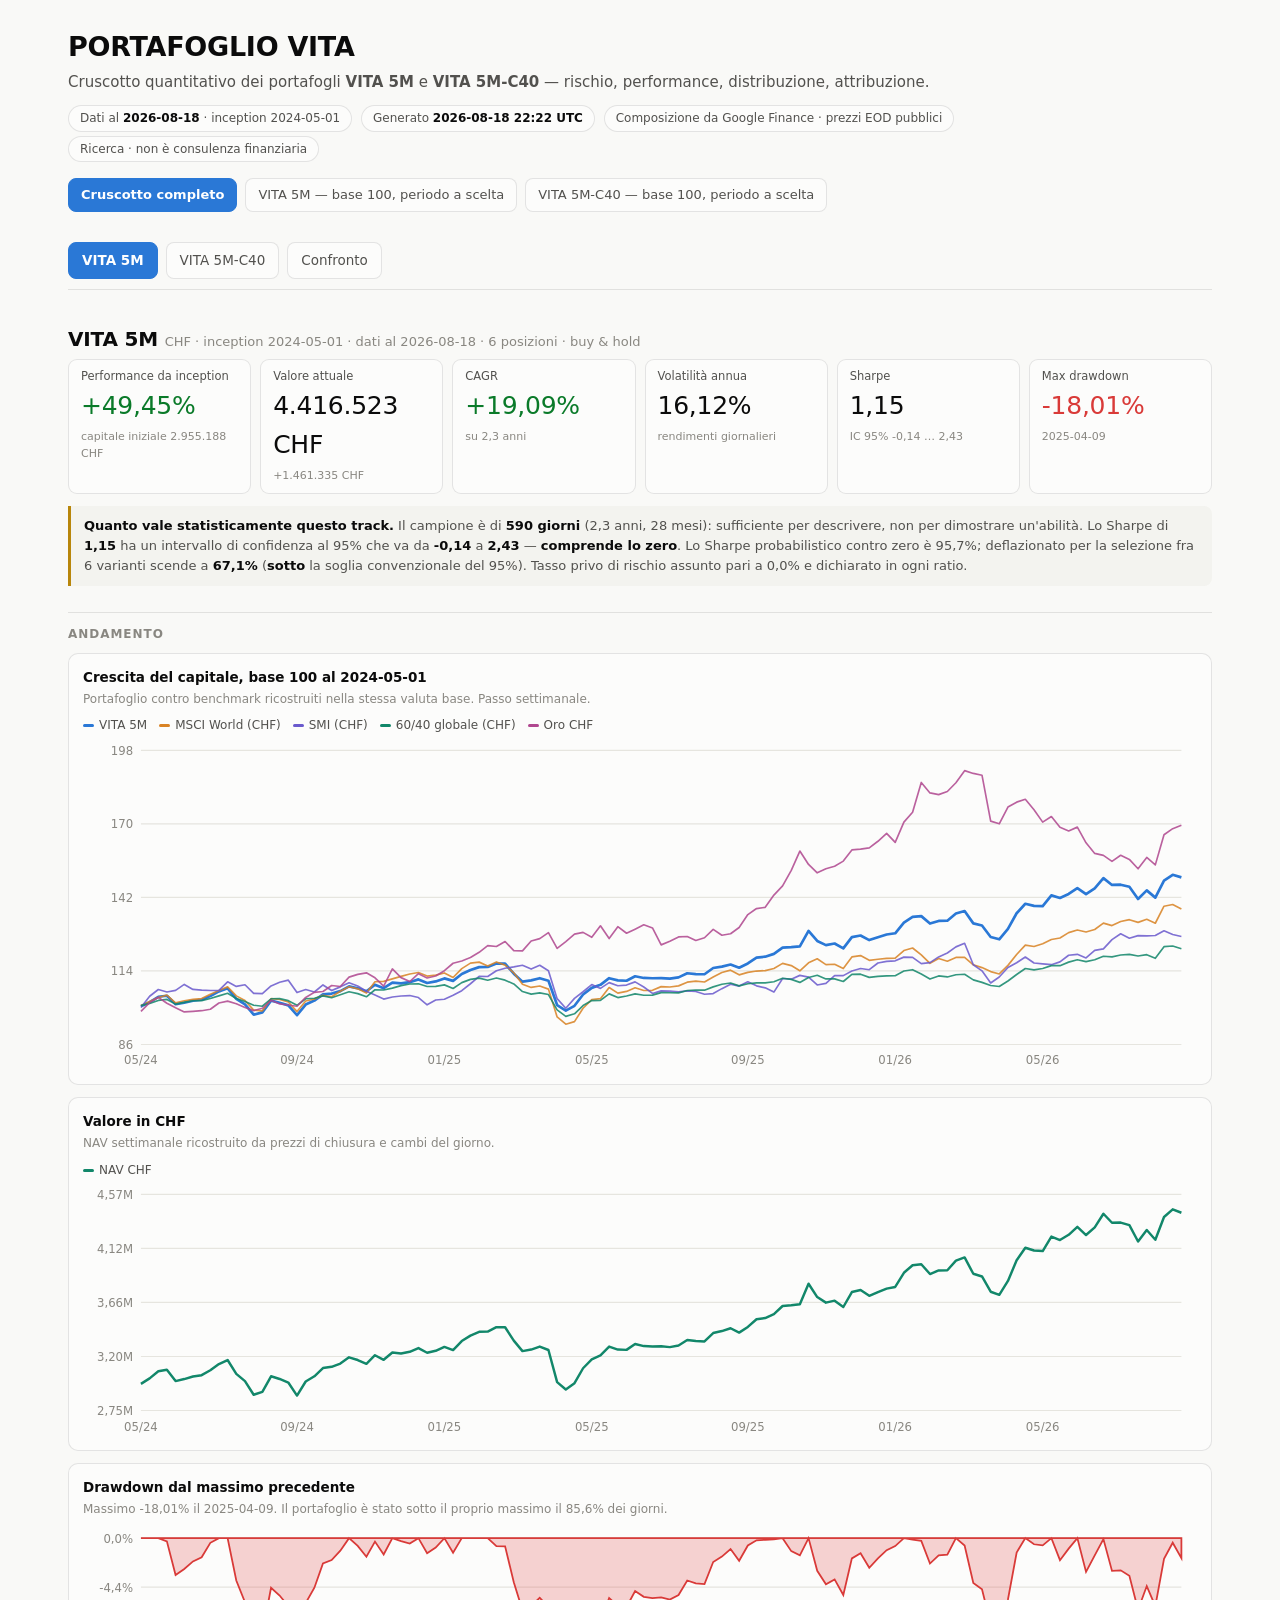
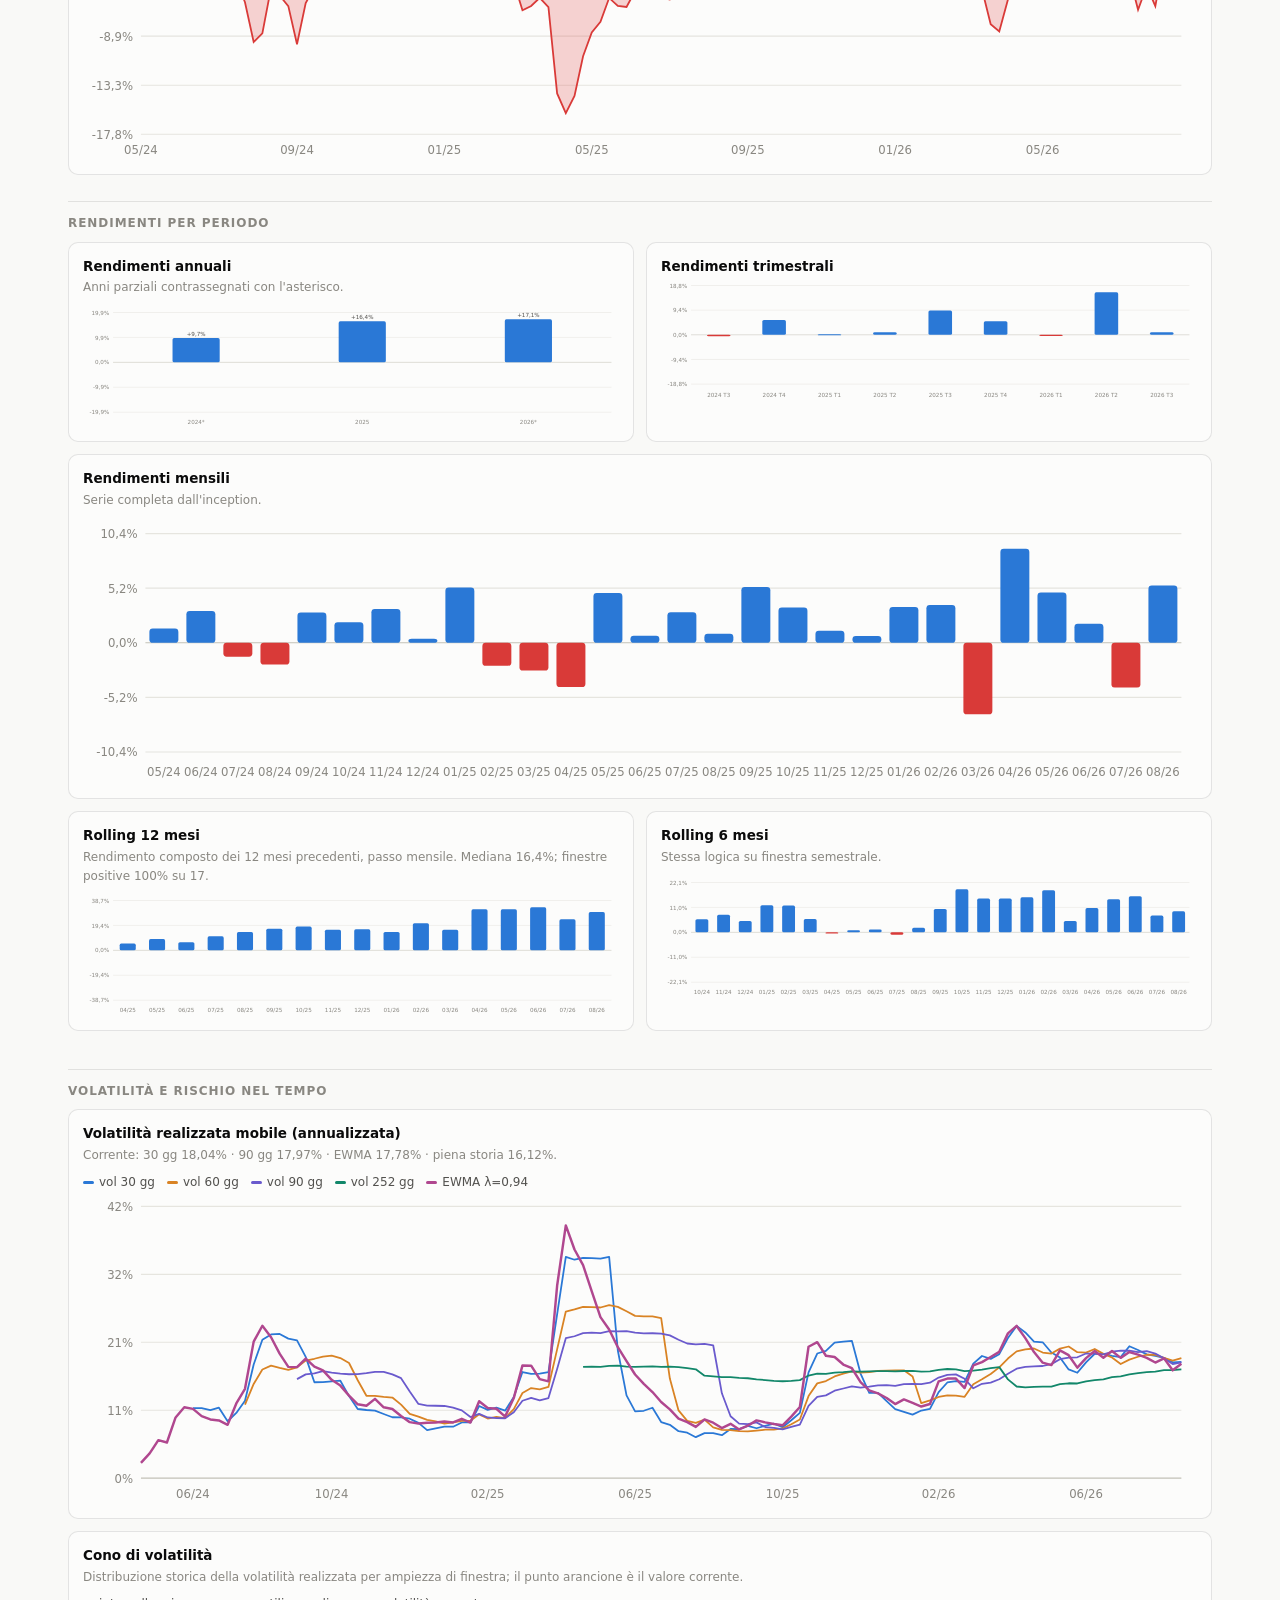
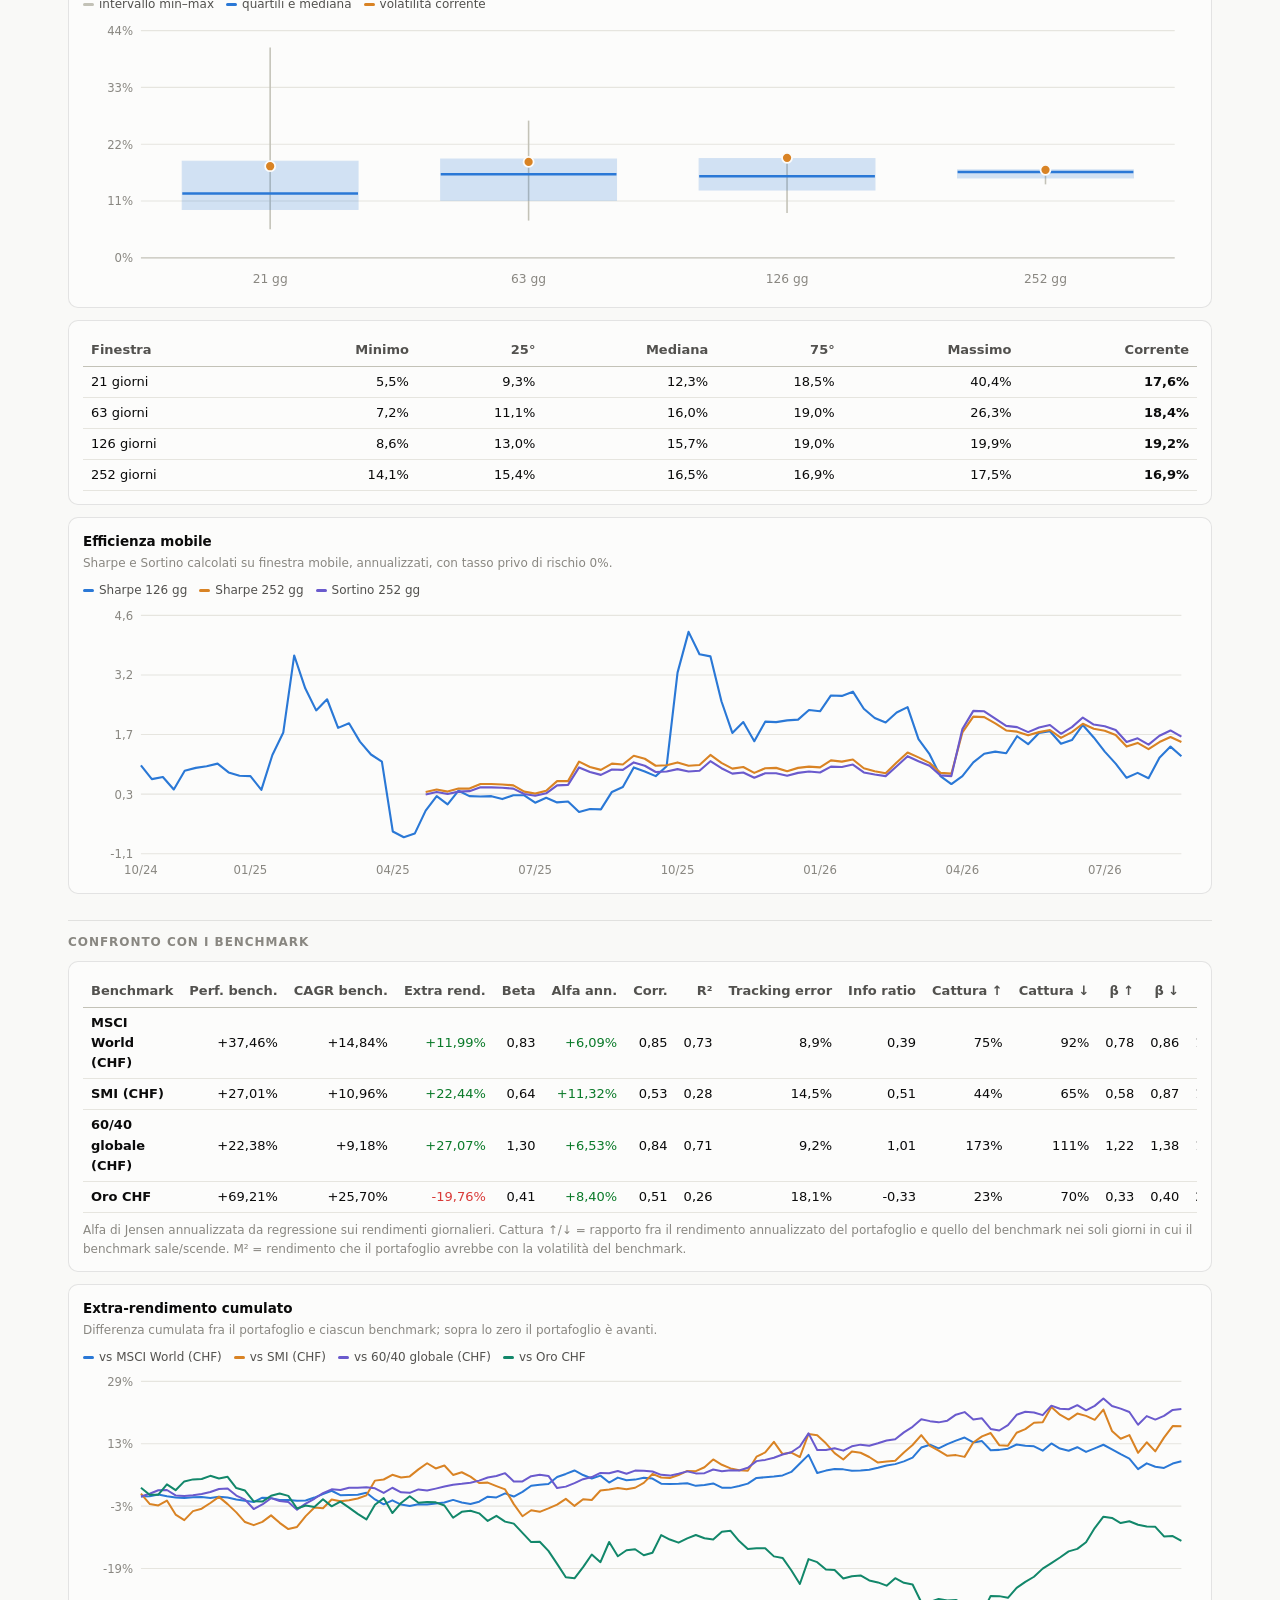
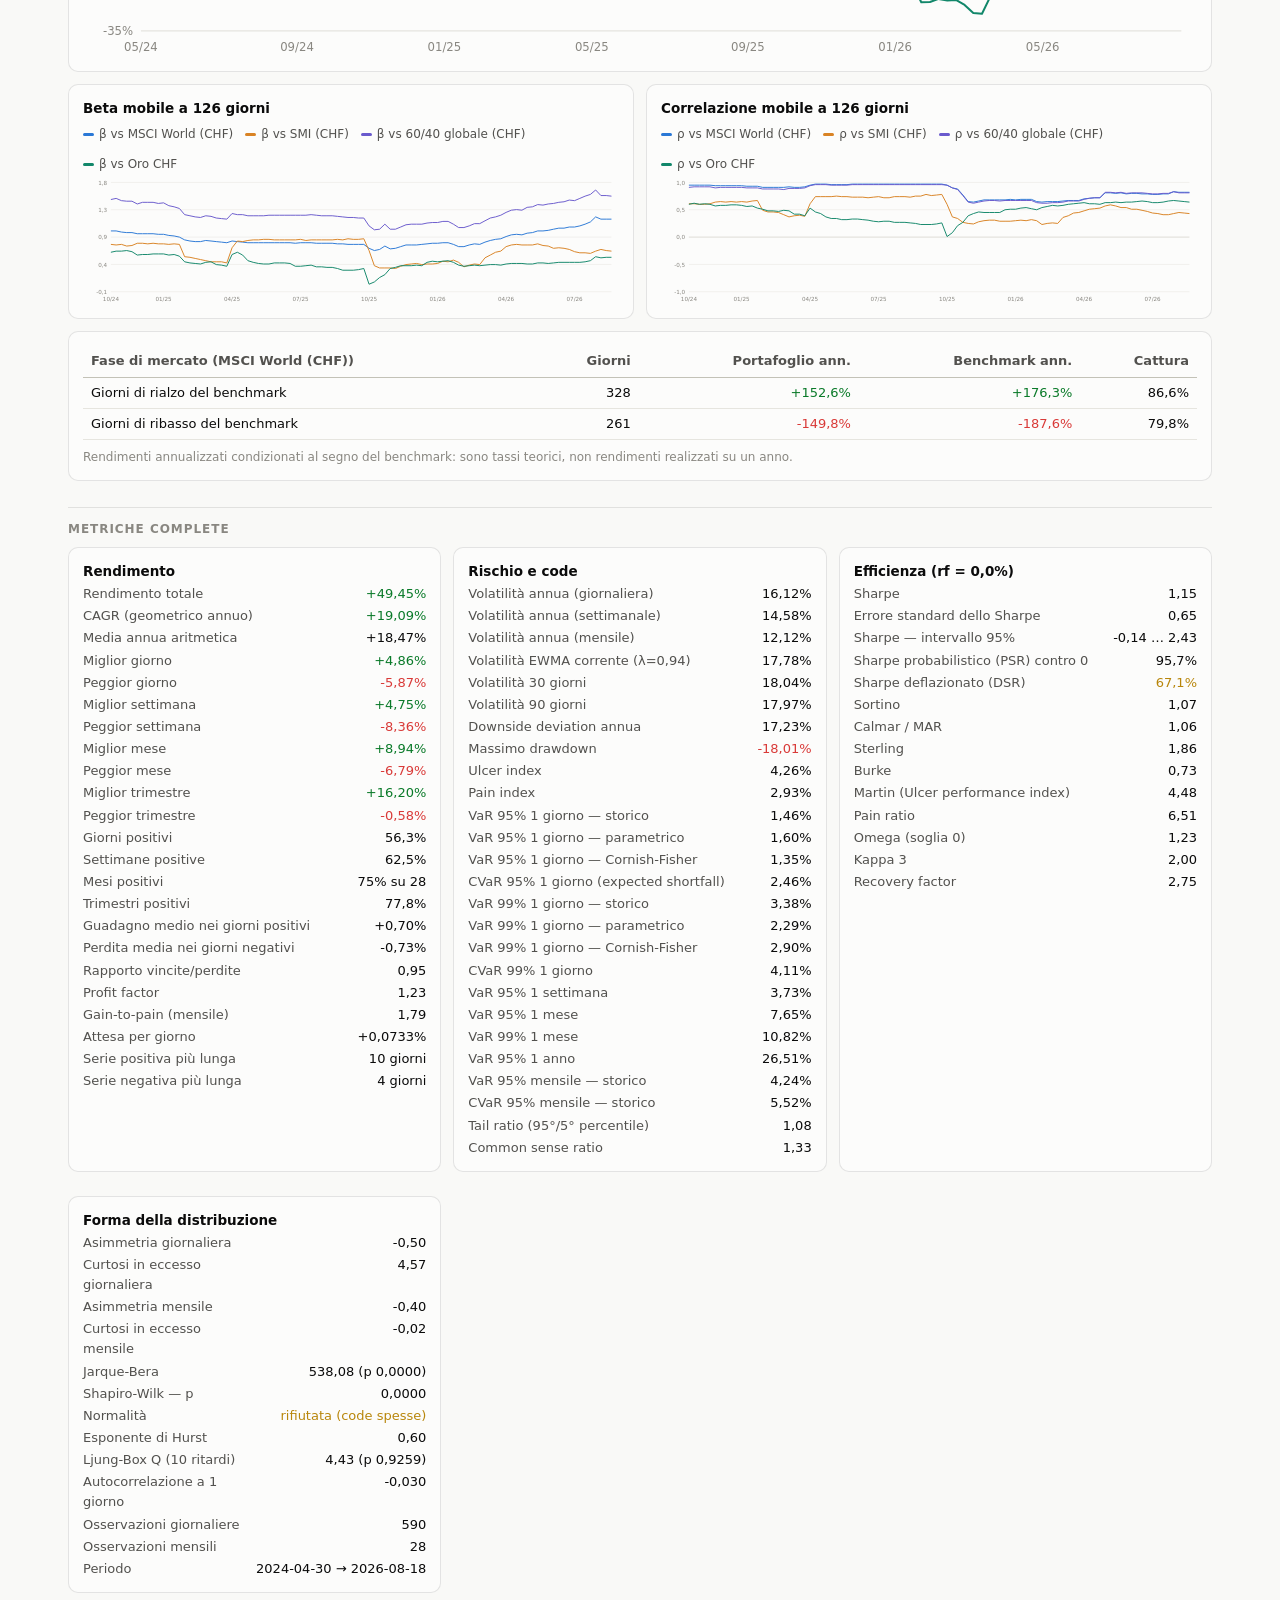
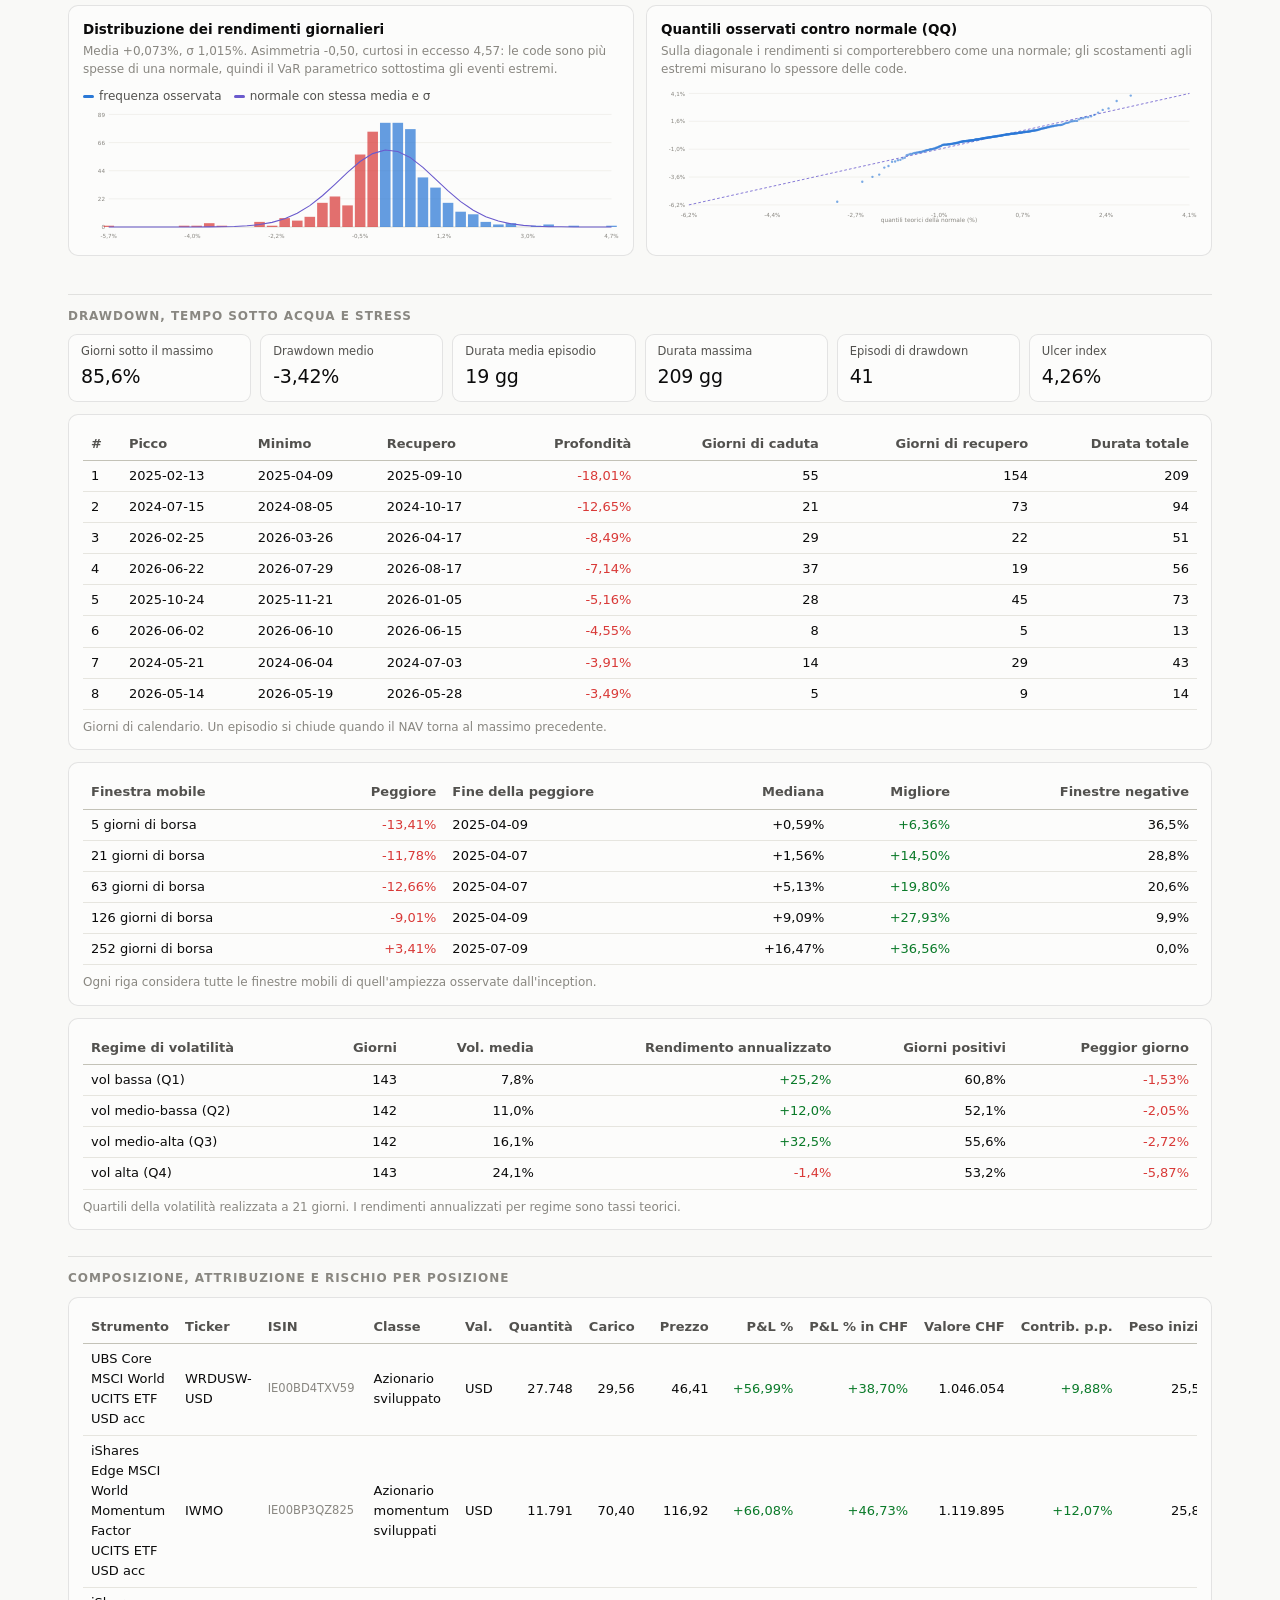
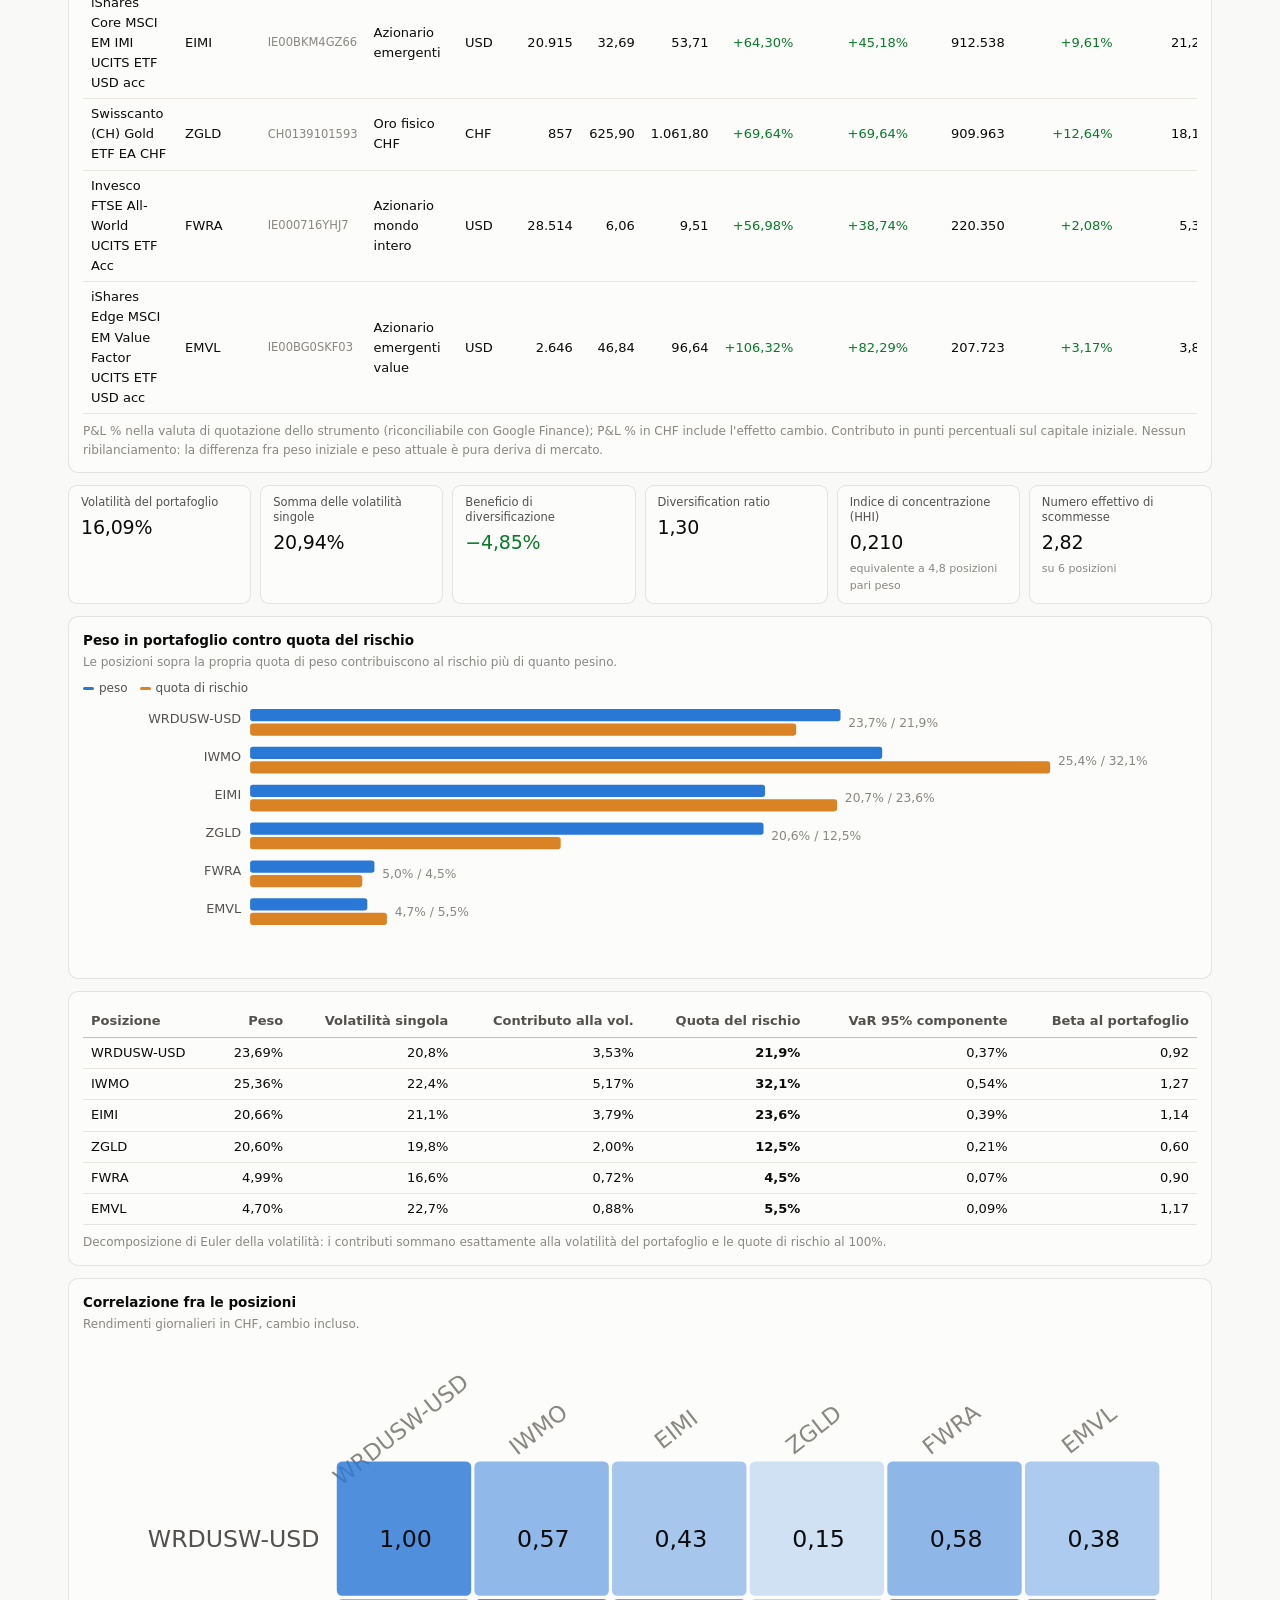
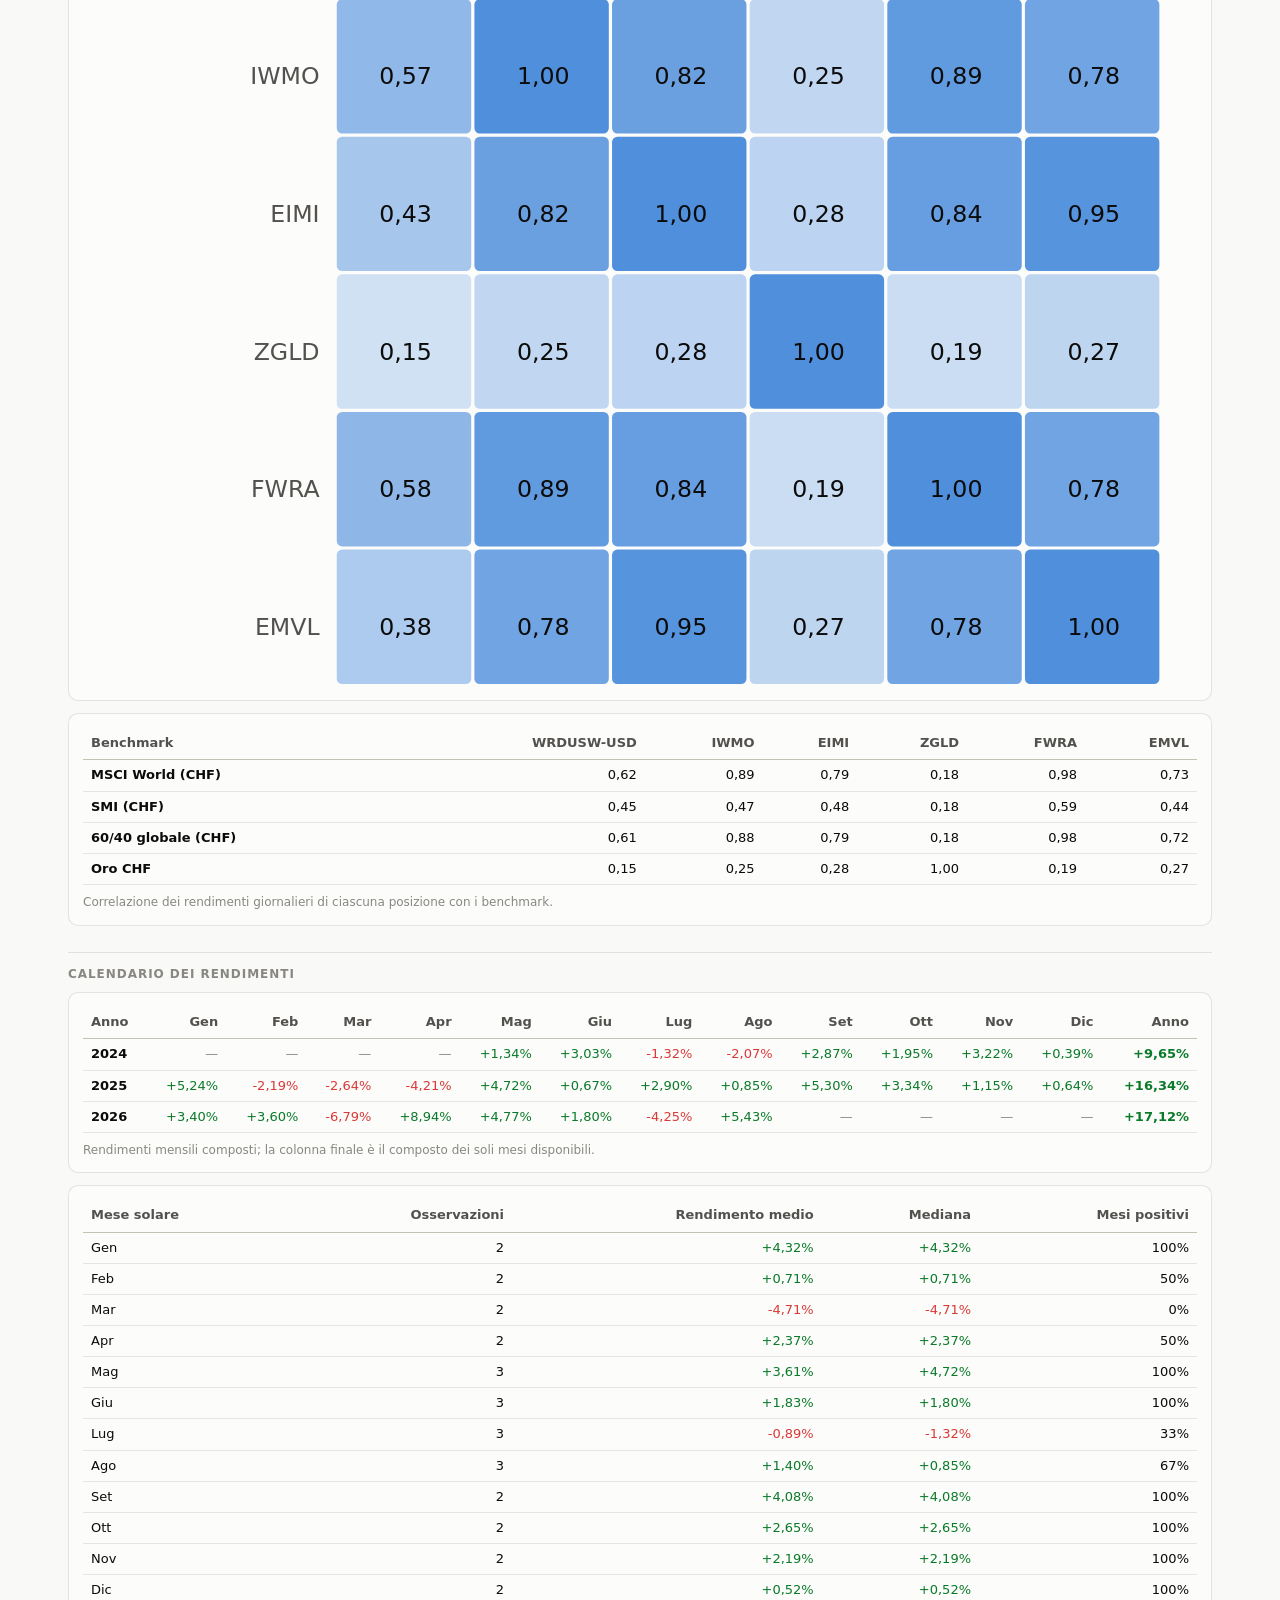
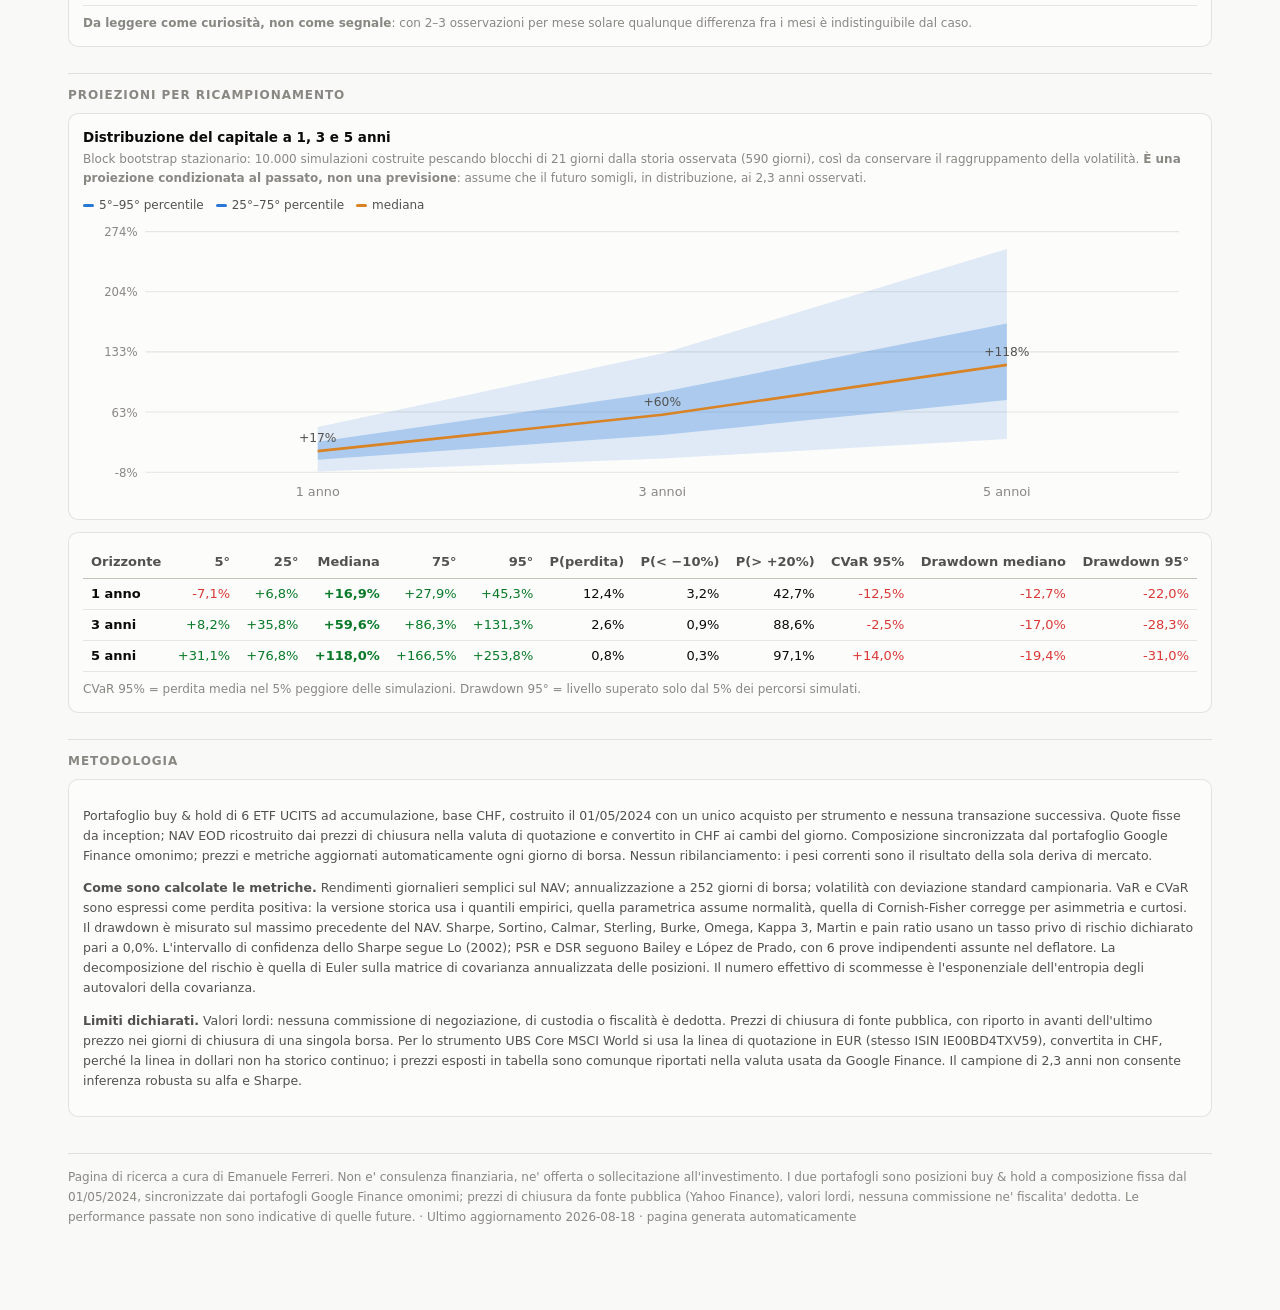
==== commit 977742ef: "Due pagine in base 100 con periodo di analisi a scelta - serie giornaliera normalizzata (base 100) n" ====
--- a/index.html
+++ b/index.html
@@ -5,88 +5,7 @@
 <meta name="viewport" content="width=device-width, initial-scale=1">
 <title>PORTAFOGLIO VITA — cruscotto quantitativo</title>
 <meta name="description" content="Cruscotto di rischio e performance dei portafogli VITA 5M e VITA 5M-C40.">
-<style>
-  :root{
-    color-scheme: light;
-    --page:#f9f9f7; --surface:#fcfcfb; --surface2:#f3f3ef; --ink:#0b0b0b; --ink2:#52514e;
-    --muted:#898781; --grid:#e6e5df; --axis:#c3c2b7; --border:rgba(11,11,11,.10);
-    --s1:#2a78d6; --s2:#d98324; --s3:#6a5acd; --s4:#12876a; --s5:#b0478f;
-    --neg:#d93a38; --good:#0a7a29; --warn:#b8860b;
-  }
-  @media (prefers-color-scheme: dark){
-    :root:where(:not([data-theme="light"])){
-      color-scheme: dark;
-      --page:#0d0d0d; --surface:#191918; --surface2:#212120; --ink:#fff; --ink2:#c3c2b7;
-      --muted:#8d8b85; --grid:#2c2c2a; --axis:#3d3d3a; --border:rgba(255,255,255,.11);
-      --s1:#4d95ea; --s2:#eda43f; --s3:#9186e8; --s4:#2bb08c; --s5:#d772b6;
-      --neg:#ef6b69; --good:#3fbb5c; --warn:#d9ae4a;
-    }
-  }
-  :root[data-theme="dark"]{
-    color-scheme: dark;
-    --page:#0d0d0d; --surface:#191918; --surface2:#212120; --ink:#fff; --ink2:#c3c2b7;
-    --muted:#8d8b85; --grid:#2c2c2a; --axis:#3d3d3a; --border:rgba(255,255,255,.11);
-    --s1:#4d95ea; --s2:#eda43f; --s3:#9186e8; --s4:#2bb08c; --s5:#d772b6;
-    --neg:#ef6b69; --good:#3fbb5c; --warn:#d9ae4a;
-  }
-  *{box-sizing:border-box}
-  body{margin:0;background:var(--page);color:var(--ink);
-       font:15px/1.55 system-ui,-apple-system,"Segoe UI",Roboto,sans-serif;
-       -webkit-text-size-adjust:100%}
-  .wrap{max-width:1180px;margin:0 auto;padding:26px 18px 70px}
-  header h1{font-size:27px;margin:0 0 3px;letter-spacing:-.01em}
-  header .sub{color:var(--ink2);margin:0 0 9px}
-  .pill{display:inline-block;font-size:12px;color:var(--ink2);background:var(--surface);
-        border:1px solid var(--border);border-radius:999px;padding:3px 11px;margin:2px 4px 2px 0}
-  .pill b{color:var(--ink)}
-  nav.tabs{display:flex;gap:8px;flex-wrap:wrap;margin:20px 0 6px;position:sticky;top:0;
-           background:var(--page);padding:10px 0;z-index:5;border-bottom:1px solid var(--border)}
-  nav.tabs button{font:inherit;font-size:13.5px;color:var(--ink2);background:var(--surface);
-        border:1px solid var(--border);border-radius:8px;padding:7px 13px;cursor:pointer}
-  nav.tabs button.on{background:var(--s1);border-color:var(--s1);color:#fff;font-weight:600}
-  h2{font-size:20px;margin:34px 0 4px;letter-spacing:-.01em}
-  h2 .meta{font-size:13px;color:var(--muted);font-weight:400;letter-spacing:0}
-  h3.sec{font-size:12px;text-transform:uppercase;letter-spacing:.08em;color:var(--muted);
-         margin:26px 0 9px;border-top:1px solid var(--border);padding-top:12px}
-  .tiles{display:grid;grid-template-columns:repeat(auto-fit,minmax(158px,1fr));gap:9px;margin-bottom:12px}
-  .tile{background:var(--surface);border:1px solid var(--border);border-radius:9px;padding:9px 12px}
-  .tile .k{font-size:11.5px;color:var(--ink2);line-height:1.3}
-  .tile .v{font-size:19px;margin-top:3px;font-variant-numeric:tabular-nums;letter-spacing:-.01em}
-  .tile .n{font-size:11px;color:var(--muted);margin-top:2px}
-  .tile.big .v{font-size:25px}
-  .panel{background:var(--surface);border:1px solid var(--border);border-radius:10px;
-         padding:13px 14px;margin-bottom:12px;position:relative}
-  .panel h4{margin:0 0 2px;font-size:13.5px;font-weight:600}
-  .panel .cap{margin:0 0 8px;font-size:12px;color:var(--muted)}
-  .grid2{display:grid;grid-template-columns:repeat(auto-fit,minmax(330px,1fr));gap:12px}
-  svg{display:block;width:100%;height:auto;overflow:visible}
-  .legend{display:flex;gap:12px;flex-wrap:wrap;font-size:12px;color:var(--ink2);margin:6px 0 2px}
-  .legend i{display:inline-block;width:11px;height:3px;border-radius:2px;vertical-align:middle;margin-right:5px}
-  .tip{position:absolute;pointer-events:none;background:var(--surface);border:1px solid var(--border);
-       border-radius:8px;padding:6px 9px;font-size:12.5px;box-shadow:0 3px 12px rgba(0,0,0,.16);
-       display:none;white-space:nowrap;z-index:9;font-variant-numeric:tabular-nums}
-  table{width:100%;border-collapse:collapse;font-size:13px}
-  th{color:var(--ink2);font-weight:600;text-align:left;border-bottom:1px solid var(--axis);
-     padding:6px 8px;white-space:nowrap}
-  td{border-bottom:1px solid var(--grid);padding:5px 8px}
-  td.num,th.num{text-align:right;font-variant-numeric:tabular-nums}
-  tbody tr:hover{background:var(--surface2)}
-  .scroll{overflow-x:auto;-webkit-overflow-scrolling:touch}
-  .scroll table{min-width:640px}
-  .scroll table.wide{min-width:1240px}
-  .up{color:var(--good)} .down{color:var(--neg)} .warnc{color:var(--warn)}
-  .note{color:var(--ink2);font-size:12.5px;line-height:1.6}
-  .flag{background:var(--surface2);border-left:3px solid var(--warn);border-radius:0 8px 8px 0;
-        padding:10px 13px;font-size:13px;color:var(--ink2);margin:10px 0}
-  .flag b{color:var(--ink)}
-  .foot{color:var(--muted);font-size:12px;margin-top:36px;line-height:1.65;
-        border-top:1px solid var(--border);padding-top:14px}
-  .kv{display:grid;grid-template-columns:1fr auto;gap:2px 12px;font-size:13px}
-  .kv div:nth-child(odd){color:var(--ink2)}
-  .kv div:nth-child(even){font-variant-numeric:tabular-nums;text-align:right}
-  .hide{display:none}
-  @media (max-width:640px){ .wrap{padding:18px 12px 50px} header h1{font-size:22px} }
-</style>
+<link rel="stylesheet" href="assets/stile.css">
 </head>
 <body>
 <div class="wrap">
@@ -98,6 +17,11 @@
     <span class="pill" id="pGen">—</span>
     <span class="pill">Composizione da Google Finance · prezzi EOD pubblici</span>
     <span class="pill">Ricerca · non è consulenza finanziaria</span>
+    <div class="navlinks">
+      <a href="./" class="qui">Cruscotto completo</a>
+      <a href="vita5m.html">VITA 5M — base 100, periodo a scelta</a>
+      <a href="vita5m-c40.html">VITA 5M-C40 — base 100, periodo a scelta</a>
+    </div>
   </header>
 
   <nav class="tabs" id="tabs"></nav>
@@ -105,316 +29,8 @@
   <p class="foot" id="foot"></p>
 </div>
 
+<script src="assets/grafici.js"></script>
 <script>
-/* ------------------------------------------------------------------ formati */
-const IT = "it-IT";
-const nf = (v,d=2) => (v===null||v===undefined||!isFinite(v)) ? "—"
-  : Number(v).toLocaleString(IT,{minimumFractionDigits:d,maximumFractionDigits:d});
-const pc = (v,d=2) => (v===null||v===undefined||!isFinite(v)) ? "—" : nf(v,d)+"%";
-const pcs= (v,d=2) => (v===null||v===undefined||!isFinite(v)) ? "—" : (v>0?"+":"")+nf(v,d)+"%";
-const n0 = v => (v===null||v===undefined||!isFinite(v)) ? "—" : Math.round(v).toLocaleString(IT);
-const cls= v => (v===null||v===undefined) ? "" : (v>=0?"up":"down");
-const MESI=["Gen","Feb","Mar","Apr","Mag","Giu","Lug","Ago","Set","Ott","Nov","Dic"];
-const COL=["var(--s1)","var(--s2)","var(--s3)","var(--s4)","var(--s5)","var(--neg)"];
-const el = (h) => { const t=document.createElement("template"); t.innerHTML=h.trim(); return t.content.firstChild; };
-
-/* --------------------------------------------------------- primitive grafiche */
-function frame(W,H,m){ return {W,H,m,
-  X:(t,x0,x1)=>m.l+(t-x0)/((x1-x0)||1)*(W-m.l-m.r),
-  Y:(v,y0,y1)=>H-m.b-(v-y0)/((y1-y0)||1)*(H-m.t-m.b)}; }
-
-function assiY(f,y0,y1,fmt,n=4){
-  let g="",l="";
-  for(let i=0;i<=n;i++){
-    const v=y0+(y1-y0)*i/n, y=f.Y(v,y0,y1);
-    const zero = Math.abs(v)<1e-9;
-    g+=`<line x1="${f.m.l}" x2="${f.W-f.m.r}" y1="${y.toFixed(1)}" y2="${y.toFixed(1)}"
-         stroke="${zero?"var(--axis)":"var(--grid)"}" stroke-width="1"/>`;
-    l+=`<text x="${f.m.l-7}" y="${(y+4).toFixed(1)}" text-anchor="end" font-size="10.5"
-         fill="var(--muted)" font-variant-numeric="tabular-nums">${fmt(v)}</text>`;
-  }
-  return g+l;
-}
-function assiXdate(f,dates,x0,x1,max=9){
-  const mesi={};
-  dates.forEach(d=>{const k=String(d).slice(0,7); if(!(k in mesi)) mesi[k]=+new Date(d);});
-  const e=Object.entries(mesi), step=Math.max(1,Math.ceil(e.length/max));
-  let l="";
-  e.forEach(([k,t],i)=>{ if(i%step===0)
-    l+=`<text x="${f.X(t,x0,x1).toFixed(1)}" y="${f.H-6}" font-size="10.5" text-anchor="middle"
-         fill="var(--muted)">${k.slice(5)}/${k.slice(2,4)}</text>`;});
-  return l;
-}
-function legenda(series){
-  return `<div class="legend">${series.map((s,i)=>
-    `<span><i style="background:${s.color||COL[i%COL.length]}"></i>${s.name}</span>`).join("")}</div>`;
-}
-
-/* linea multipla su asse temporale */
-function lineChart(host, series, opt={}){
-  const W=1000,H=opt.h||280,m={t:12,r:14,b:24,l:opt.l||52};
-  const f=frame(W,H,m);
-  const all=series.flatMap(s=>s.data);
-  if(!all.length) return;
-  const ts=all.map(p=>+new Date(p[0])), vs=all.map(p=>p[1]).filter(v=>isFinite(v));
-  const x0=Math.min(...ts), x1=Math.max(...ts);
-  let y0=Math.min(...vs), y1=Math.max(...vs);
-  const pad=(y1-y0)*0.08||1; y0-=pad; y1+=pad;
-  if(opt.y0!==undefined) y0=opt.y0;        // limiti espliciti: nessun margine
-  if(opt.y1!==undefined) y1=opt.y1;
-  if(opt.zero){ y0=Math.min(y0,0); y1=Math.max(y1,0); }
-  const fmt=opt.fmt||(v=>nf(v,0));
-  let paths="";
-  series.forEach((s,i)=>{
-    const c=s.color||COL[i%COL.length];
-    const d=s.data.filter(p=>isFinite(p[1])).map((p,j)=>(j?"L":"M")+
-      f.X(+new Date(p[0]),x0,x1).toFixed(1)+" "+f.Y(p[1],y0,y1).toFixed(1)).join(" ");
-    paths+=`<path d="${d}" fill="none" stroke="${c}" stroke-width="${s.w||1.9}"
-      stroke-linejoin="round" ${s.dash?`stroke-dasharray="${s.dash}"`:""} opacity="${s.op||1}"/>`;
-  });
-  host.insertAdjacentHTML("beforeend", legenda(series)+
-    `<svg viewBox="0 0 ${W} ${H}" role="img" aria-label="${opt.aria||"grafico"}">
-      ${assiY(f,y0,y1,fmt)}${assiXdate(f,all.map(p=>p[0]),x0,x1)}${paths}
-      <line class="ch" y1="${m.t}" y2="${H-m.b}" stroke="var(--axis)" stroke-dasharray="3 3" style="display:none"/>
-      <rect x="${m.l}" y="${m.t}" width="${W-m.l-m.r}" height="${H-m.t-m.b}" fill="transparent" class="hov"/>
-    </svg><div class="tip"></div>`);
-  const svg=host.querySelector("svg:last-of-type"), tip=host.querySelector(".tip:last-of-type");
-  const ch=svg.querySelector(".ch");
-  svg.querySelector(".hov").addEventListener("mousemove",e=>{
-    const r=svg.getBoundingClientRect(), px=(e.clientX-r.left)*(W/r.width);
-    const base=series[0].data; let b=0,bd=1e18;
-    base.forEach((p,i)=>{const d=Math.abs(f.X(+new Date(p[0]),x0,x1)-px); if(d<bd){bd=d;b=i;}});
-    const key=base[b][0], x=f.X(+new Date(key),x0,x1);
-    ch.setAttribute("x1",x); ch.setAttribute("x2",x); ch.style.display="block";
-    const righe=series.map((s,i)=>{
-      const hit=s.data.find(p=>p[0]===key);
-      return hit? `<span style="color:${s.color||COL[i%COL.length]}">■</span> ${s.name}: <b>${
-        (opt.tfmt||fmt)(hit[1])}</b>`:null;}).filter(Boolean);
-    tip.style.display="block";
-    tip.style.left=Math.min(x/W*r.width+12, r.width-190)+"px";
-    tip.style.top="8px";
-    tip.innerHTML=`${key}<br>`+righe.join("<br>");
-  });
-  svg.addEventListener("mouseleave",()=>{tip.style.display="none";ch.style.display="none";});
-}
-
-/* area sotto lo zero (drawdown) */
-function areaChart(host, data, opt={}){
-  const W=1000,H=opt.h||210,m={t:10,r:14,b:24,l:52};
-  const f=frame(W,H,m);
-  if(!data.length) return;
-  const ts=data.map(p=>+new Date(p[0])), vs=data.map(p=>p[1]);
-  const x0=Math.min(...ts), x1=Math.max(...ts);
-  const y0=Math.min(...vs)*1.12, y1=0;
-  const pts=data.map(p=>`${f.X(+new Date(p[0]),x0,x1).toFixed(1)} ${f.Y(p[1],y0,y1).toFixed(1)}`);
-  const d=`M${f.X(ts[0],x0,x1).toFixed(1)} ${f.Y(0,y0,y1)} L`+pts.join(" L")+
-          ` L${f.X(ts[ts.length-1],x0,x1).toFixed(1)} ${f.Y(0,y0,y1)} Z`;
-  host.insertAdjacentHTML("beforeend",
-    `<svg viewBox="0 0 ${W} ${H}" role="img" aria-label="drawdown">
-      ${assiY(f,y0,y1,v=>nf(v,1)+"%",4)}${assiXdate(f,data.map(p=>p[0]),x0,x1)}
-      <path d="${d}" fill="var(--neg)" fill-opacity=".22" stroke="var(--neg)" stroke-width="1.6"/>
-    </svg>`);
-}
-
-/* barre categoriali */
-function barChart(host, entries, opt={}){
-  const W=1000,H=opt.h||230,m={t:14,r:14,b:opt.b||30,l:56};
-  const f=frame(W,H,m);
-  if(!entries.length) return;
-  const vs=entries.map(e=>e[1]).filter(v=>isFinite(v));
-  const lim=Math.max(...vs.map(Math.abs))*1.16||1;
-  const y0=opt.pos?0:-lim, y1=lim;
-  const bw=Math.min(opt.bw||58,(W-m.l-m.r)/entries.length-6);
-  let bars="",lab="";
-  entries.forEach((e,i)=>{
-    const [k,v]=e;
-    if(!isFinite(v)) return;
-    const x=m.l+(i+0.5)*(W-m.l-m.r)/entries.length-bw/2;
-    const yz=f.Y(0,y0,y1), yv=f.Y(v,y0,y1);
-    const top=Math.min(yz,yv), h=Math.max(2,Math.abs(yv-yz));
-    const c=opt.color||(v>=0?"var(--s1)":"var(--neg)");
-    bars+=`<rect x="${x.toFixed(1)}" y="${top.toFixed(1)}" width="${bw.toFixed(1)}" height="${h.toFixed(1)}"
-      rx="3" fill="${c}"/>`;
-    if(opt.valori) bars+=`<text x="${(x+bw/2).toFixed(1)}" y="${(v>=0?top-4:top+h+11).toFixed(1)}"
-      text-anchor="middle" font-size="10.5" fill="var(--ink2)"
-      font-variant-numeric="tabular-nums">${pcs(v,opt.vd??1)}</text>`;
-    lab+=`<text x="${(x+bw/2).toFixed(1)}" y="${H-8}" text-anchor="middle" font-size="10.5"
-      fill="var(--muted)">${k}</text>`;
-  });
-  host.insertAdjacentHTML("beforeend",
-    `<svg viewBox="0 0 ${W} ${H}" role="img" aria-label="${opt.aria||"barre"}">
-      ${assiY(f,y0,y1,v=>nf(v,1)+"%",4)}${bars}${lab}</svg>`);
-}
-
-/* barre orizzontali appaiate (peso vs quota di rischio) */
-function barPair(host, righe, opt={}){
-  const H=Math.max(120, righe.length*34+34), W=1000, m={t:8,r:60,b:22,l:150};
-  const max=Math.max(...righe.flatMap(r=>[r.a,r.b]))*1.1||1;
-  const larg=W-m.l-m.r;
-  let s="";
-  righe.forEach((r,i)=>{
-    const y=m.t+i*34;
-    s+=`<text x="${m.l-8}" y="${y+13}" text-anchor="end" font-size="11.5" fill="var(--ink2)">${r.k}</text>`;
-    s+=`<rect x="${m.l}" y="${y}" width="${(r.a/max*larg).toFixed(1)}" height="11" rx="2.5" fill="var(--s1)"/>`;
-    s+=`<rect x="${m.l}" y="${y+13}" width="${(r.b/max*larg).toFixed(1)}" height="11" rx="2.5" fill="var(--s2)"/>`;
-    s+=`<text x="${(m.l+Math.max(r.a,r.b)/max*larg+7).toFixed(1)}" y="${y+16}" font-size="11"
-         fill="var(--muted)" font-variant-numeric="tabular-nums">${pc(r.a,1)} / ${pc(r.b,1)}</text>`;
-  });
-  host.insertAdjacentHTML("beforeend",
-    legenda([{name:opt.a||"peso",color:"var(--s1)"},{name:opt.b||"quota di rischio",color:"var(--s2)"}])+
-    `<svg viewBox="0 0 ${W} ${H}" role="img" aria-label="peso e rischio">${s}</svg>`);
-}
-
-/* istogramma con normale sovrapposta */
-function histChart(host, h){
-  const W=1000,H=250,m={t:12,r:14,b:28,l:48};
-  const f=frame(W,H,m);
-  const x0=Math.min(...h.centri_pct), x1=Math.max(...h.centri_pct);
-  const y1=Math.max(...h.conteggi, ...h.normale)*1.08;
-  const bw=(W-m.l-m.r)/h.centri_pct.length*0.86;
-  let bars="";
-  h.centri_pct.forEach((c,i)=>{
-    const x=f.X(c,x0,x1)-bw/2, y=f.Y(h.conteggi[i],0,y1);
-    bars+=`<rect x="${x.toFixed(1)}" y="${y.toFixed(1)}" width="${bw.toFixed(1)}"
-      height="${(f.Y(0,0,y1)-y).toFixed(1)}" fill="${c<0?"var(--neg)":"var(--s1)"}" opacity=".72"/>`;
-  });
-  const norm=h.centri_pct.map((c,i)=>(i?"L":"M")+f.X(c,x0,x1).toFixed(1)+" "+f.Y(h.normale[i],0,y1).toFixed(1)).join(" ");
-  let lab="";
-  for(let i=0;i<=6;i++){
-    const v=x0+(x1-x0)*i/6;
-    lab+=`<text x="${f.X(v,x0,x1).toFixed(1)}" y="${H-8}" text-anchor="middle" font-size="10.5"
-      fill="var(--muted)">${nf(v,1)}%</text>`;
-  }
-  host.insertAdjacentHTML("beforeend",
-    legenda([{name:"frequenza osservata",color:"var(--s1)"},{name:"normale con stessa media e σ",color:"var(--s3)"}])+
-    `<svg viewBox="0 0 ${W} ${H}" role="img" aria-label="distribuzione dei rendimenti">
-      ${assiY(f,0,y1,v=>nf(v,0),4)}${bars}
-      <path d="${norm}" fill="none" stroke="var(--s3)" stroke-width="2"/>${lab}</svg>`);
-}
-
-/* dispersione (QQ, oppure portafoglio vs benchmark) */
-function scatter(host, punti, opt={}){
-  const W=1000,H=opt.h||280,m={t:12,r:14,b:30,l:52};
-  const f=frame(W,H,m);
-  const xs=punti.map(p=>p[0]), ys=punti.map(p=>p[1]);
-  const lo=Math.min(...xs,...ys)*1.05, hi=Math.max(...xs,...ys)*1.05;
-  const pts=punti.map(p=>`<circle cx="${f.X(p[0],lo,hi).toFixed(1)}" cy="${f.Y(p[1],lo,hi).toFixed(1)}"
-    r="2.2" fill="var(--s1)" opacity=".62"/>`).join("");
-  const diag=`M${f.X(lo,lo,hi)} ${f.Y(lo,lo,hi)} L${f.X(hi,lo,hi)} ${f.Y(hi,lo,hi)}`;
-  let lab="";
-  for(let i=0;i<=6;i++){
-    const v=lo+(hi-lo)*i/6;
-    lab+=`<text x="${f.X(v,lo,hi).toFixed(1)}" y="${H-8}" text-anchor="middle" font-size="10.5"
-      fill="var(--muted)">${nf(v,1)}%</text>`;
-  }
-  host.insertAdjacentHTML("beforeend",
-    `<svg viewBox="0 0 ${W} ${H}" role="img" aria-label="${opt.aria||"dispersione"}">
-      ${assiY(f,lo,hi,v=>nf(v,1)+"%",4)}
-      <path d="${diag}" stroke="var(--s3)" stroke-width="1.5" stroke-dasharray="5 4" fill="none"/>
-      ${pts}${lab}
-      <text x="${W/2}" y="${H+2}" text-anchor="middle" font-size="11" fill="var(--muted)">${opt.xl||""}</text>
-    </svg>`);
-}
-
-/* cono di volatilità: bande min–max, quartili, valore corrente */
-function conoVol(host, cono){
-  const W=1000,H=250,m={t:14,r:20,b:32,l:52};
-  const f=frame(W,H,m);
-  const y1=Math.max(...cono.map(c=>c.max_pct))*1.08, y0=0;
-  const passo=(W-m.l-m.r)/cono.length;
-  let s="";
-  cono.forEach((c,i)=>{
-    const x=m.l+passo*(i+0.5);
-    const w=passo*0.34;
-    s+=`<line x1="${x}" x2="${x}" y1="${f.Y(c.min_pct,y0,y1)}" y2="${f.Y(c.max_pct,y0,y1)}"
-         stroke="var(--axis)" stroke-width="1.4"/>`;
-    s+=`<rect x="${x-w}" y="${f.Y(c.p75_pct,y0,y1)}" width="${w*2}"
-         height="${(f.Y(c.p25_pct,y0,y1)-f.Y(c.p75_pct,y0,y1)).toFixed(1)}"
-         fill="var(--s1)" opacity=".2" stroke="var(--s1)" stroke-width="1"/>`;
-    s+=`<line x1="${x-w}" x2="${x+w}" y1="${f.Y(c.mediana_pct,y0,y1)}" y2="${f.Y(c.mediana_pct,y0,y1)}"
-         stroke="var(--s1)" stroke-width="2.2"/>`;
-    s+=`<circle cx="${x}" cy="${f.Y(c.corrente_pct,y0,y1)}" r="4.5" fill="var(--s2)"
-         stroke="var(--surface)" stroke-width="1.6"/>`;
-    s+=`<text x="${x}" y="${H-9}" text-anchor="middle" font-size="11" fill="var(--muted)">${c.finestra_gg} gg</text>`;
-  });
-  host.insertAdjacentHTML("beforeend",
-    legenda([{name:"intervallo min–max",color:"var(--axis)"},{name:"quartili e mediana",color:"var(--s1)"},
-             {name:"volatilità corrente",color:"var(--s2)"}])+
-    `<svg viewBox="0 0 ${W} ${H}" role="img" aria-label="cono di volatilità">
-      ${assiY(f,y0,y1,v=>nf(v,0)+"%",4)}${s}</svg>`);
-}
-
-/* ventaglio delle proiezioni bootstrap */
-function fanChart(host, bs){
-  const chiavi=Object.keys(bs).filter(k=>k!=="_meta");
-  const W=1000,H=260,m={t:14,r:16,b:30,l:56};
-  const f=frame(W,H,m);
-  const tutti=chiavi.flatMap(k=>[bs[k].p05_pct,bs[k].p95_pct]);
-  const y0=Math.min(0,...tutti)*1.1, y1=Math.max(...tutti)*1.08;
-  const X=i=>m.l+(i+0.5)*(W-m.l-m.r)/chiavi.length;
-  const banda=(a,b,c,o)=>`<path d="M${X(0)} ${f.Y(bs[chiavi[0]][a],y0,y1)} `+
-    chiavi.map((k,i)=>`L${X(i)} ${f.Y(bs[k][a],y0,y1)}`).join(" ")+" "+
-    chiavi.slice().reverse().map((k,i)=>`L${X(chiavi.length-1-i)} ${f.Y(bs[k][b],y0,y1)}`).join(" ")+
-    `Z" fill="${c}" opacity="${o}"/>`;
-  const linea=(a,c,w)=>`<path d="${chiavi.map((k,i)=>(i?"L":"M")+X(i)+" "+f.Y(bs[k][a],y0,y1)).join(" ")}"
-    fill="none" stroke="${c}" stroke-width="${w}"/>`;
-  let lab="";
-  chiavi.forEach((k,i)=>{
-    lab+=`<text x="${X(i)}" y="${H-9}" text-anchor="middle" font-size="11.5" fill="var(--muted)">${k.replace("a"," anno"+(k[0]==="1"?"":"i"))}</text>`;
-    lab+=`<text x="${X(i)}" y="${f.Y(bs[k].mediana_pct,y0,y1)-8}" text-anchor="middle" font-size="11"
-      fill="var(--ink2)" font-variant-numeric="tabular-nums">${pcs(bs[k].mediana_pct,0)}</text>`;
-  });
-  host.insertAdjacentHTML("beforeend",
-    legenda([{name:"5°–95° percentile",color:"var(--s1)"},{name:"25°–75° percentile",color:"var(--s1)"},
-             {name:"mediana",color:"var(--s2)"}])+
-    `<svg viewBox="0 0 ${W} ${H}" role="img" aria-label="proiezione bootstrap">
-      ${assiY(f,y0,y1,v=>nf(v,0)+"%",4)}
-      ${banda("p05_pct","p95_pct","var(--s1)",".14")}
-      ${banda("p25_pct","p75_pct","var(--s1)",".28")}
-      ${linea("mediana_pct","var(--s2)",2.4)}${lab}</svg>`);
-}
-
-/* mappa di calore delle correlazioni */
-function heatmap(host, labels, matrix){
-  const n=labels.length;
-  const cella=Math.min(64, 760/n), lato=cella*n, ml=Math.min(150, 106+n*2);
-  const W=ml+lato+16, H=56+lato;
-  const col=v=>{
-    const t=Math.max(-1,Math.min(1,v));
-    return t>=0 ? `rgba(42,120,214,${(0.10+0.72*t).toFixed(3)})`
-                : `rgba(217,58,56,${(0.10+0.72*-t).toFixed(3)})`;};
-  let s="";
-  labels.forEach((l,j)=>{
-    s+=`<text x="${ml+cella*(j+0.5)}" y="${44}" text-anchor="middle" font-size="10.5"
-      fill="var(--muted)" transform="rotate(-38 ${ml+cella*(j+0.5)} 44)">${l.length>13?l.slice(0,12)+"…":l}</text>`;});
-  labels.forEach((l,i)=>{
-    s+=`<text x="${ml-8}" y="${56+cella*(i+0.62)}" text-anchor="end" font-size="11"
-      fill="var(--ink2)">${l.length>17?l.slice(0,16)+"…":l}</text>`;
-    matrix[i].forEach((v,j)=>{
-      s+=`<rect x="${ml+cella*j}" y="${56+cella*i}" width="${cella-1.5}" height="${cella-1.5}"
-        rx="2.5" fill="${col(v)}"/>`;
-      s+=`<text x="${ml+cella*(j+0.5)}" y="${56+cella*(i+0.62)}" text-anchor="middle" font-size="${cella>44?11:9.5}"
-        fill="var(--ink)" font-variant-numeric="tabular-nums">${nf(v,2)}</text>`;});});
-  host.insertAdjacentHTML("beforeend",
-    `<div class="scroll"><svg viewBox="0 0 ${W} ${H}" style="min-width:${Math.max(340,W*0.62)}px"
-      role="img" aria-label="matrice di correlazione">${s}</svg></div>`);
-}
-
-/* ------------------------------------------------------------- costruzione */
-const tab=(k,v,c="",n="") => `<div class="tile"><div class="k">${k}</div>
-  <div class="v ${c}">${v}</div>${n?`<div class="n">${n}</div>`:""}</div>`;
-const tabB=(k,v,c="",n="") => `<div class="tile big"><div class="k">${k}</div>
-  <div class="v ${c}">${v}</div>${n?`<div class="n">${n}</div>`:""}</div>`;
-
-function pannello(titolo, cap, id){
-  return `<div class="panel"><h4>${titolo}</h4>${cap?`<p class="cap">${cap}</p>`:""}<div id="${id}"></div></div>`;
-}
-function tabella(intest, righe, nota="", cl=""){
-  return `<div class="panel"><div class="scroll"><table class="${cl}"><thead><tr>${
-    intest.map(h=>`<th class="${h.n?"num":""}">${h.t}</th>`).join("")}</tr></thead>
-    <tbody>${Array.isArray(righe)?righe.join(""):righe}</tbody></table></div>${nota?`<p class="cap" style="margin:8px 0 0">${nota}</p>`:""}</div>`;
-}
-
 let DATI={}, REG=null;
 
 async function main(){
--- a/assets/stile.css
+++ b/assets/stile.css
@@ -0,0 +1,101 @@
+  :root{
+    color-scheme: light;
+    --page:#f9f9f7; --surface:#fcfcfb; --surface2:#f3f3ef; --ink:#0b0b0b; --ink2:#52514e;
+    --muted:#898781; --grid:#e6e5df; --axis:#c3c2b7; --border:rgba(11,11,11,.10);
+    --s1:#2a78d6; --s2:#d98324; --s3:#6a5acd; --s4:#12876a; --s5:#b0478f;
+    --neg:#d93a38; --good:#0a7a29; --warn:#b8860b;
+  }
+  @media (prefers-color-scheme: dark){
+    :root:where(:not([data-theme="light"])){
+      color-scheme: dark;
+      --page:#0d0d0d; --surface:#191918; --surface2:#212120; --ink:#fff; --ink2:#c3c2b7;
+      --muted:#8d8b85; --grid:#2c2c2a; --axis:#3d3d3a; --border:rgba(255,255,255,.11);
+      --s1:#4d95ea; --s2:#eda43f; --s3:#9186e8; --s4:#2bb08c; --s5:#d772b6;
+      --neg:#ef6b69; --good:#3fbb5c; --warn:#d9ae4a;
+    }
+  }
+  :root[data-theme="dark"]{
+    color-scheme: dark;
+    --page:#0d0d0d; --surface:#191918; --surface2:#212120; --ink:#fff; --ink2:#c3c2b7;
+    --muted:#8d8b85; --grid:#2c2c2a; --axis:#3d3d3a; --border:rgba(255,255,255,.11);
+    --s1:#4d95ea; --s2:#eda43f; --s3:#9186e8; --s4:#2bb08c; --s5:#d772b6;
+    --neg:#ef6b69; --good:#3fbb5c; --warn:#d9ae4a;
+  }
+  *{box-sizing:border-box}
+  body{margin:0;background:var(--page);color:var(--ink);
+       font:15px/1.55 system-ui,-apple-system,"Segoe UI",Roboto,sans-serif;
+       -webkit-text-size-adjust:100%}
+  .wrap{max-width:1180px;margin:0 auto;padding:26px 18px 70px}
+  header h1{font-size:27px;margin:0 0 3px;letter-spacing:-.01em}
+  header .sub{color:var(--ink2);margin:0 0 9px}
+  .pill{display:inline-block;font-size:12px;color:var(--ink2);background:var(--surface);
+        border:1px solid var(--border);border-radius:999px;padding:3px 11px;margin:2px 4px 2px 0}
+  .pill b{color:var(--ink)}
+  nav.tabs{display:flex;gap:8px;flex-wrap:wrap;margin:20px 0 6px;position:sticky;top:0;
+           background:var(--page);padding:10px 0;z-index:5;border-bottom:1px solid var(--border)}
+  nav.tabs button{font:inherit;font-size:13.5px;color:var(--ink2);background:var(--surface);
+        border:1px solid var(--border);border-radius:8px;padding:7px 13px;cursor:pointer}
+  nav.tabs button.on{background:var(--s1);border-color:var(--s1);color:#fff;font-weight:600}
+  h2{font-size:20px;margin:34px 0 4px;letter-spacing:-.01em}
+  h2 .meta{font-size:13px;color:var(--muted);font-weight:400;letter-spacing:0}
+  h3.sec{font-size:12px;text-transform:uppercase;letter-spacing:.08em;color:var(--muted);
+         margin:26px 0 9px;border-top:1px solid var(--border);padding-top:12px}
+  .tiles{display:grid;grid-template-columns:repeat(auto-fit,minmax(158px,1fr));gap:9px;margin-bottom:12px}
+  .tile{background:var(--surface);border:1px solid var(--border);border-radius:9px;padding:9px 12px}
+  .tile .k{font-size:11.5px;color:var(--ink2);line-height:1.3}
+  .tile .v{font-size:19px;margin-top:3px;font-variant-numeric:tabular-nums;letter-spacing:-.01em}
+  .tile .n{font-size:11px;color:var(--muted);margin-top:2px}
+  .tile.big .v{font-size:25px}
+  .panel{background:var(--surface);border:1px solid var(--border);border-radius:10px;
+         padding:13px 14px;margin-bottom:12px;position:relative}
+  .panel h4{margin:0 0 2px;font-size:13.5px;font-weight:600}
+  .panel .cap{margin:0 0 8px;font-size:12px;color:var(--muted)}
+  .grid2{display:grid;grid-template-columns:repeat(auto-fit,minmax(330px,1fr));gap:12px}
+  svg{display:block;width:100%;height:auto;overflow:visible}
+  .legend{display:flex;gap:12px;flex-wrap:wrap;font-size:12px;color:var(--ink2);margin:6px 0 2px}
+  .legend i{display:inline-block;width:11px;height:3px;border-radius:2px;vertical-align:middle;margin-right:5px}
+  .tip{position:absolute;pointer-events:none;background:var(--surface);border:1px solid var(--border);
+       border-radius:8px;padding:6px 9px;font-size:12.5px;box-shadow:0 3px 12px rgba(0,0,0,.16);
+       display:none;white-space:nowrap;z-index:9;font-variant-numeric:tabular-nums}
+  table{width:100%;border-collapse:collapse;font-size:13px}
+  th{color:var(--ink2);font-weight:600;text-align:left;border-bottom:1px solid var(--axis);
+     padding:6px 8px;white-space:nowrap}
+  td{border-bottom:1px solid var(--grid);padding:5px 8px}
+  td.num,th.num{text-align:right;font-variant-numeric:tabular-nums}
+  tbody tr:hover{background:var(--surface2)}
+  .scroll{overflow-x:auto;-webkit-overflow-scrolling:touch}
+  .scroll table{min-width:640px}
+  .scroll table.wide{min-width:1240px}
+  .up{color:var(--good)} .down{color:var(--neg)} .warnc{color:var(--warn)}
+  .note{color:var(--ink2);font-size:12.5px;line-height:1.6}
+  .flag{background:var(--surface2);border-left:3px solid var(--warn);border-radius:0 8px 8px 0;
+        padding:10px 13px;font-size:13px;color:var(--ink2);margin:10px 0}
+  .flag b{color:var(--ink)}
+  .foot{color:var(--muted);font-size:12px;margin-top:36px;line-height:1.65;
+        border-top:1px solid var(--border);padding-top:14px}
+  .kv{display:grid;grid-template-columns:1fr auto;gap:2px 12px;font-size:13px}
+  .kv div:nth-child(odd){color:var(--ink2)}
+  .kv div:nth-child(even){font-variant-numeric:tabular-nums;text-align:right}
+  .hide{display:none}
+  @media (max-width:640px){ .wrap{padding:18px 12px 50px} header h1{font-size:22px} }
+
+/* --- barra di navigazione fra le pagine --- */
+.navlinks{display:flex;gap:8px;flex-wrap:wrap;margin:14px 0 4px}
+.navlinks a{font-size:13px;color:var(--ink2);background:var(--surface);text-decoration:none;
+            border:1px solid var(--border);border-radius:8px;padding:6px 12px}
+.navlinks a:hover{border-color:var(--s1);color:var(--ink)}
+.navlinks a.qui{background:var(--s1);border-color:var(--s1);color:#fff;font-weight:600}
+
+/* --- selettore del periodo --- */
+.periodo{display:flex;gap:10px;flex-wrap:wrap;align-items:center}
+.presets{display:flex;gap:6px;flex-wrap:wrap}
+.presets button{font:inherit;font-size:12.5px;color:var(--ink2);background:var(--surface2);
+  border:1px solid var(--border);border-radius:7px;padding:5px 10px;cursor:pointer}
+.presets button:hover{border-color:var(--s1)}
+.presets button.on{background:var(--s1);border-color:var(--s1);color:#fff;font-weight:600}
+.periodo label{font-size:12.5px;color:var(--ink2);display:inline-flex;gap:6px;align-items:center}
+.periodo input[type=date]{font:inherit;font-size:13px;color:var(--ink);background:var(--surface2);
+  border:1px solid var(--border);border-radius:7px;padding:5px 8px;color-scheme:inherit}
+button.primario{font:inherit;font-size:13px;background:var(--s4);color:#fff;font-weight:600;
+  border:1px solid var(--s4);border-radius:7px;padding:6px 14px;cursor:pointer}
+button.primario:hover{filter:brightness(1.08)}
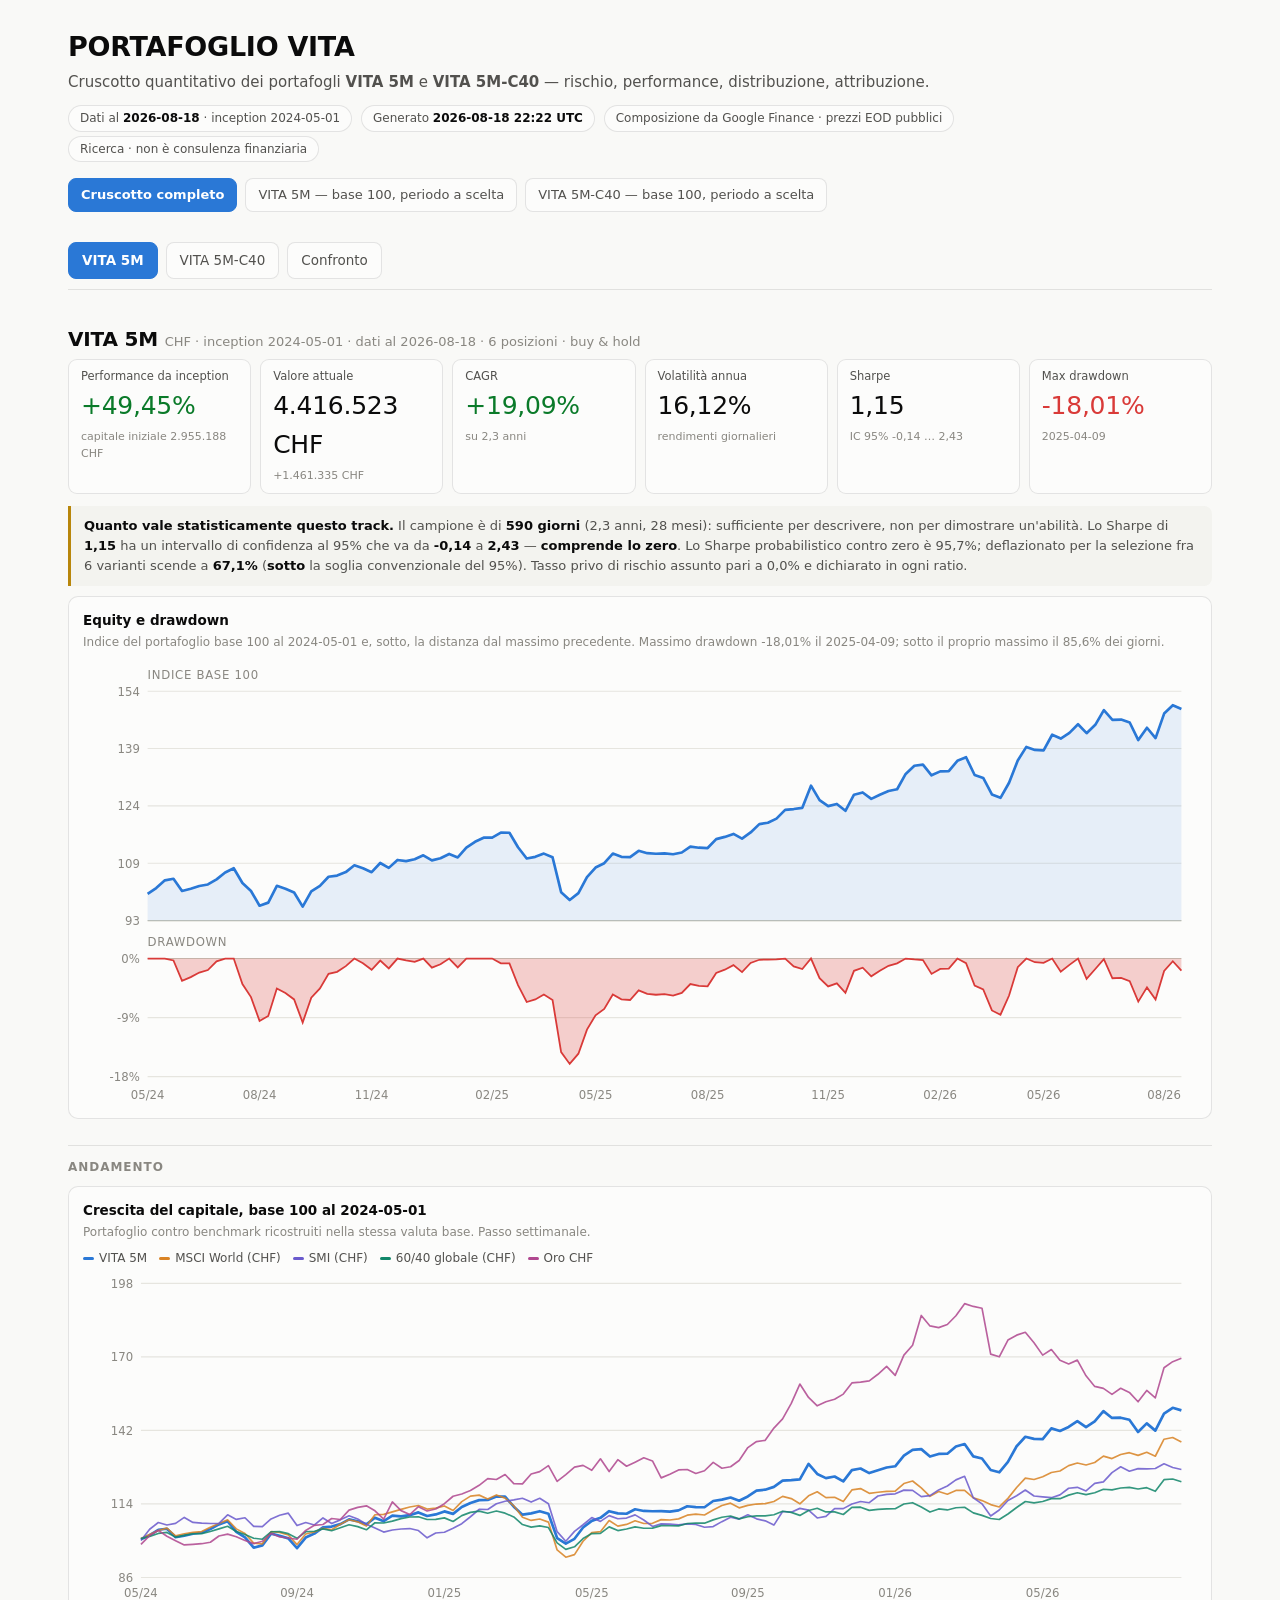
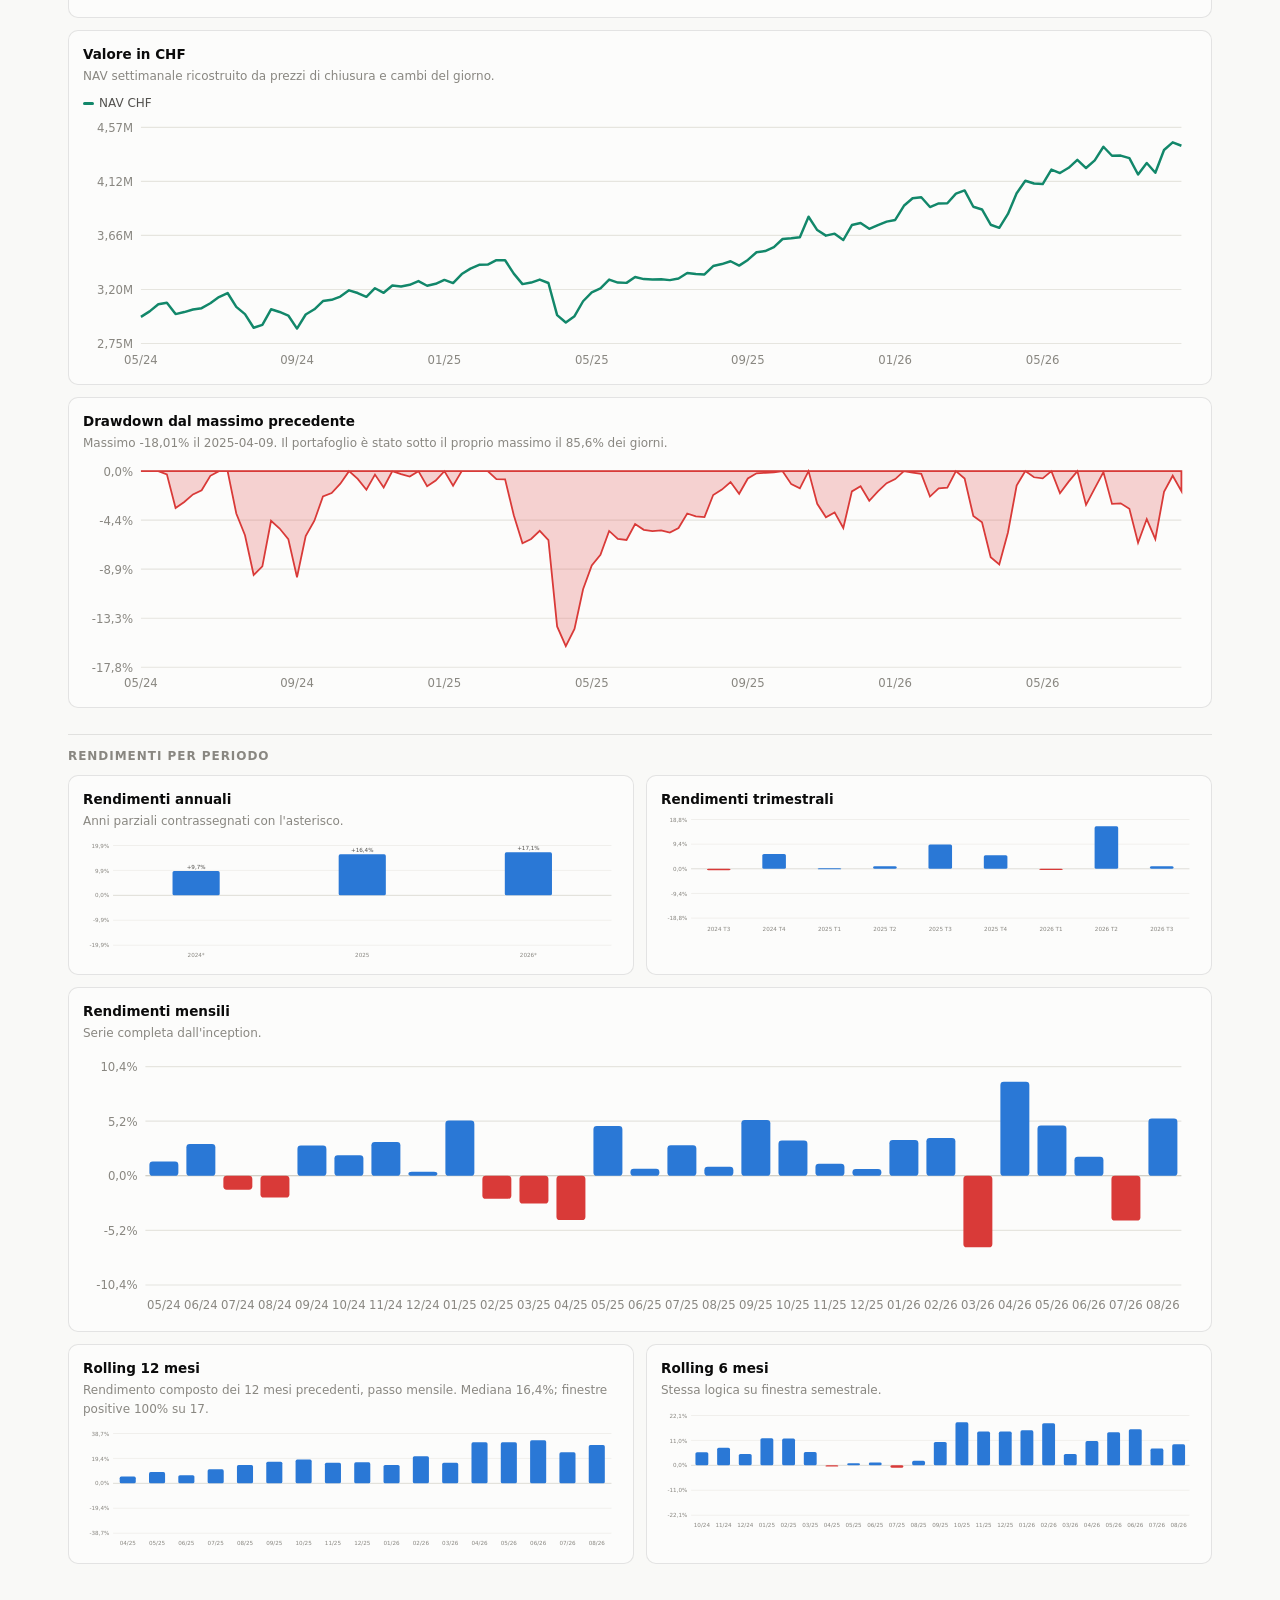
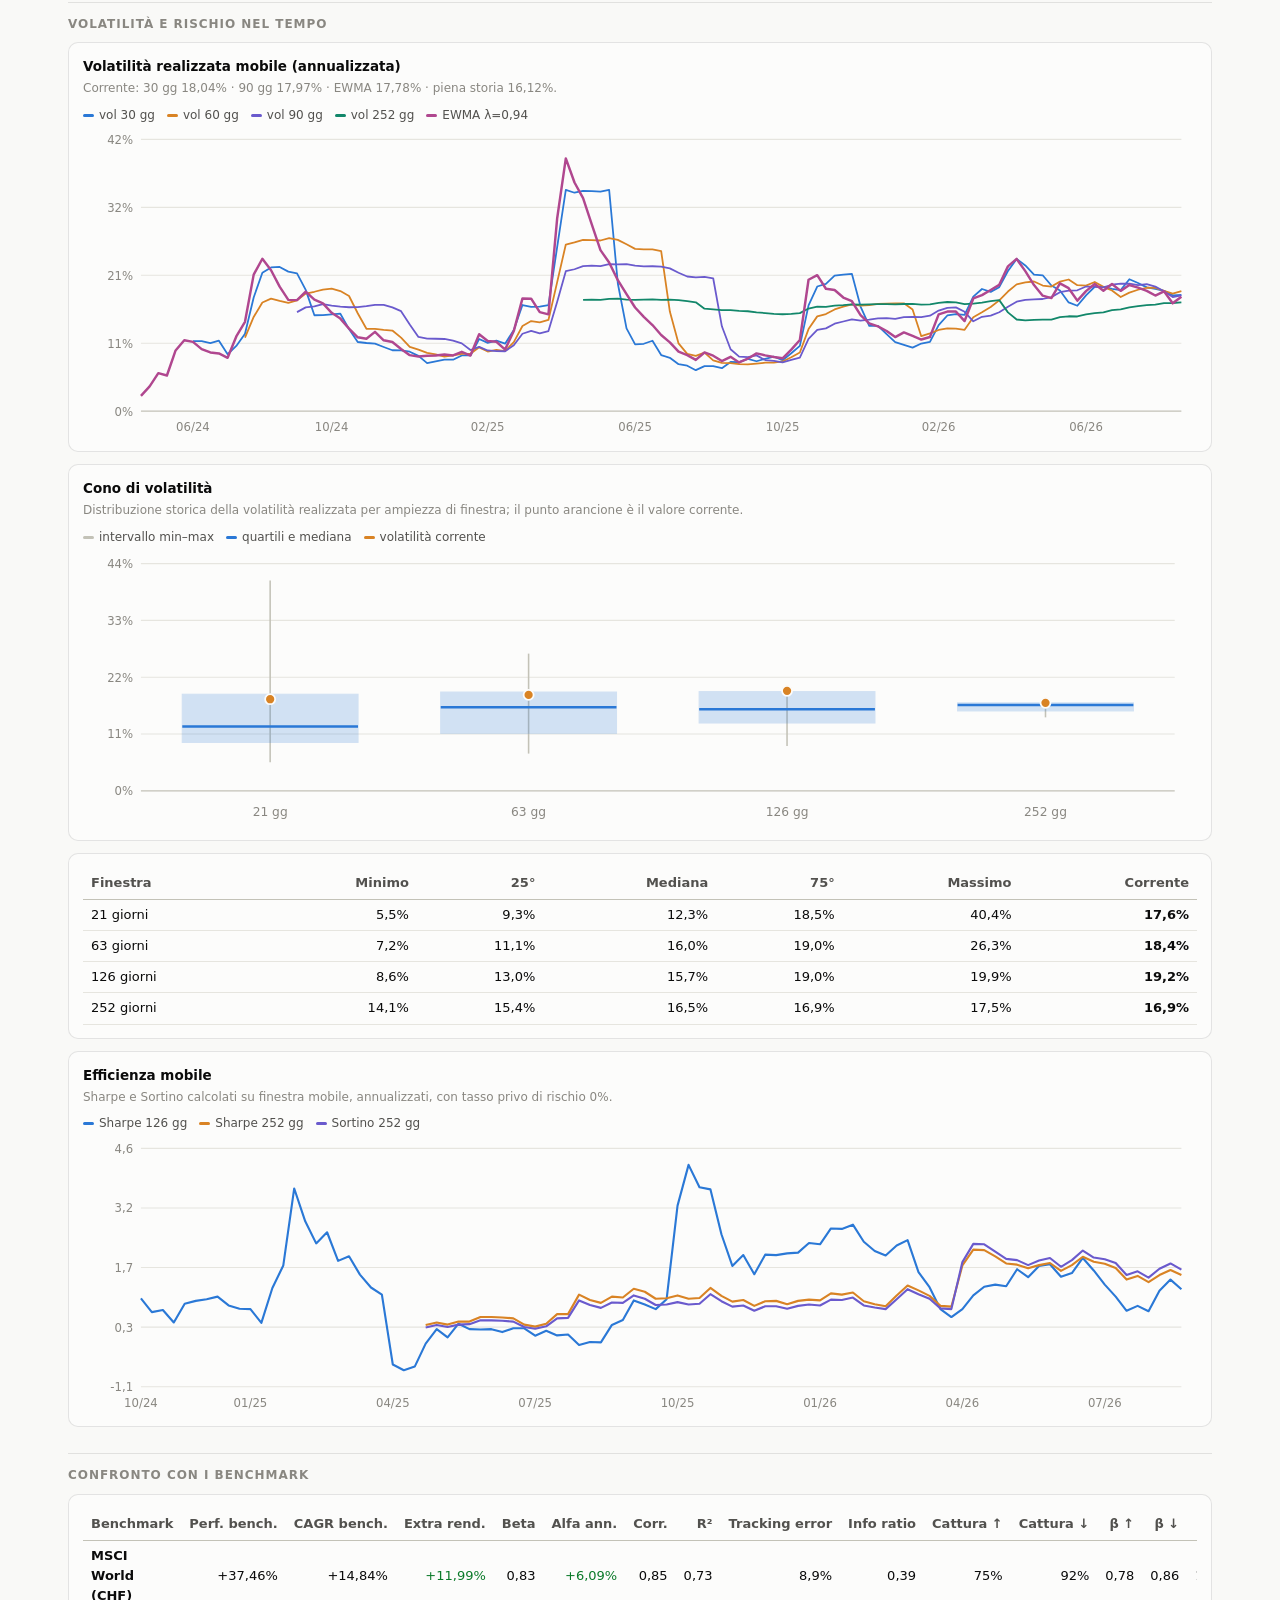
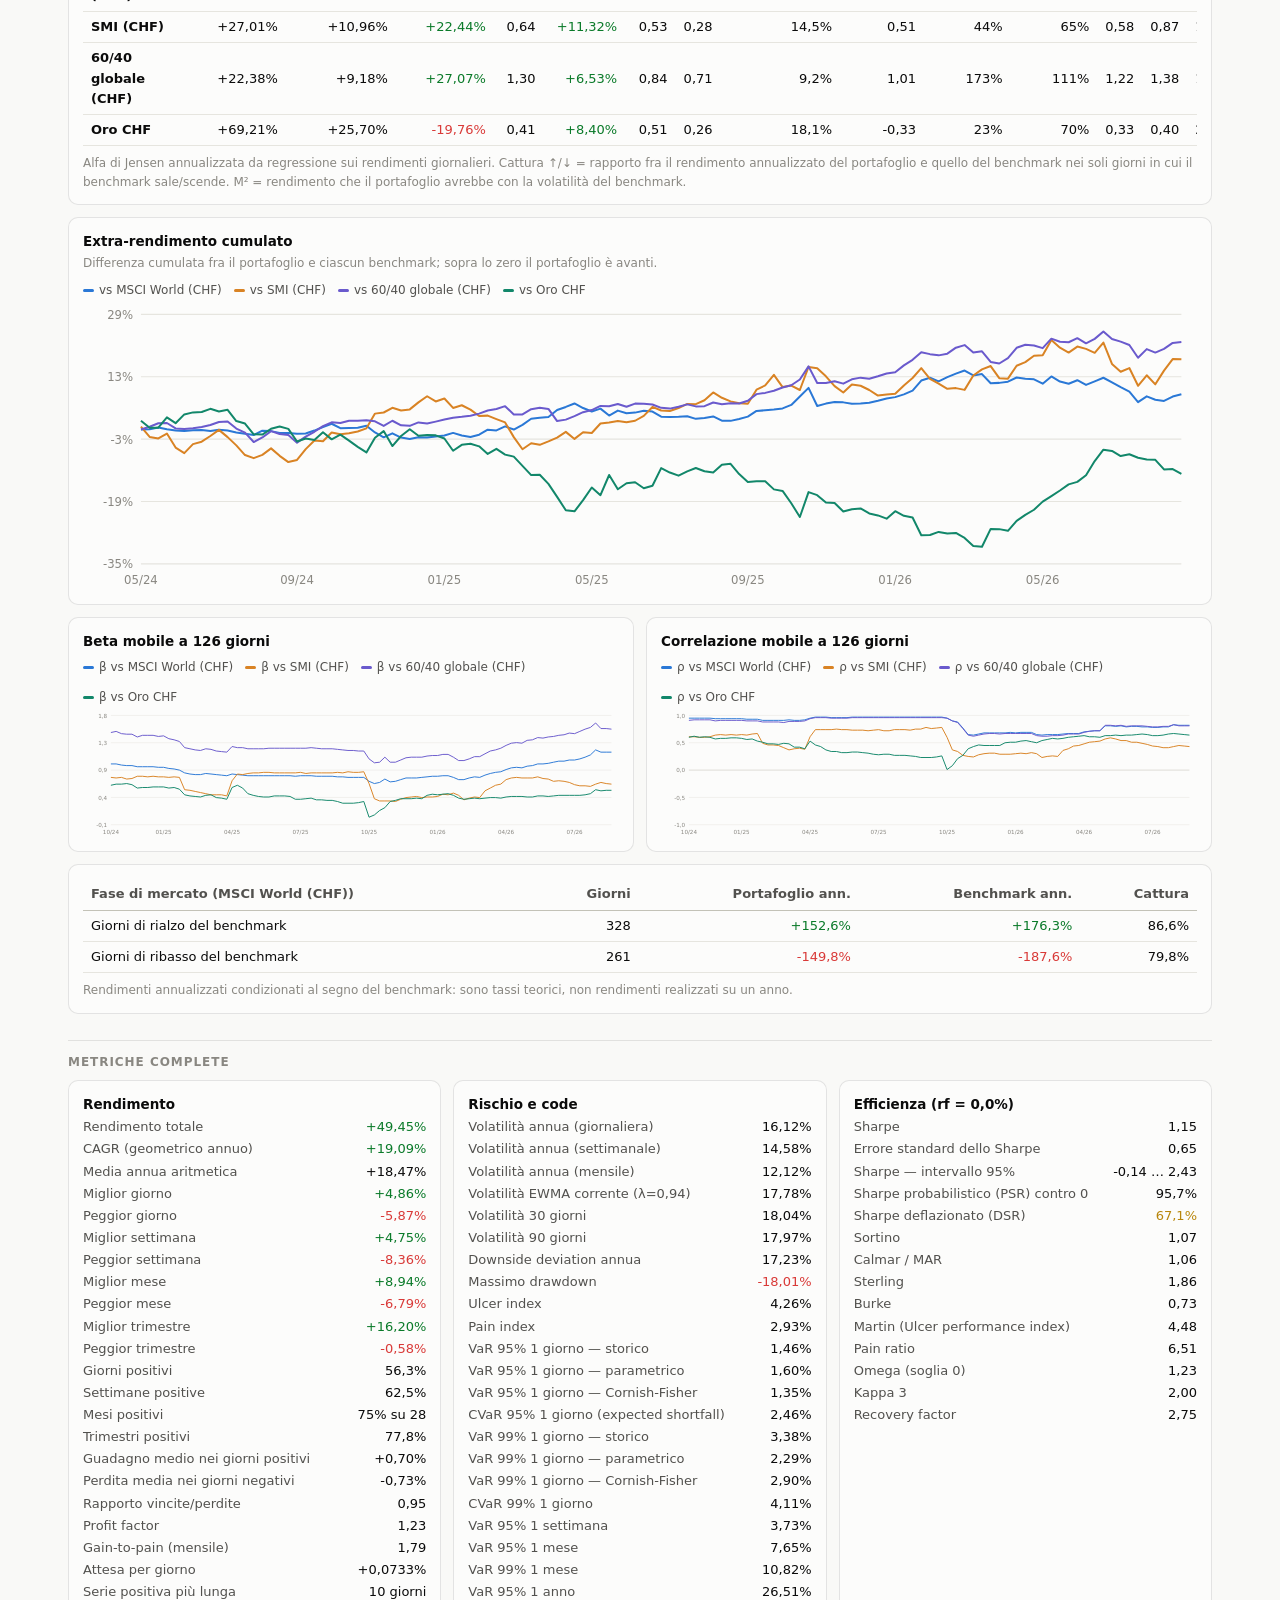
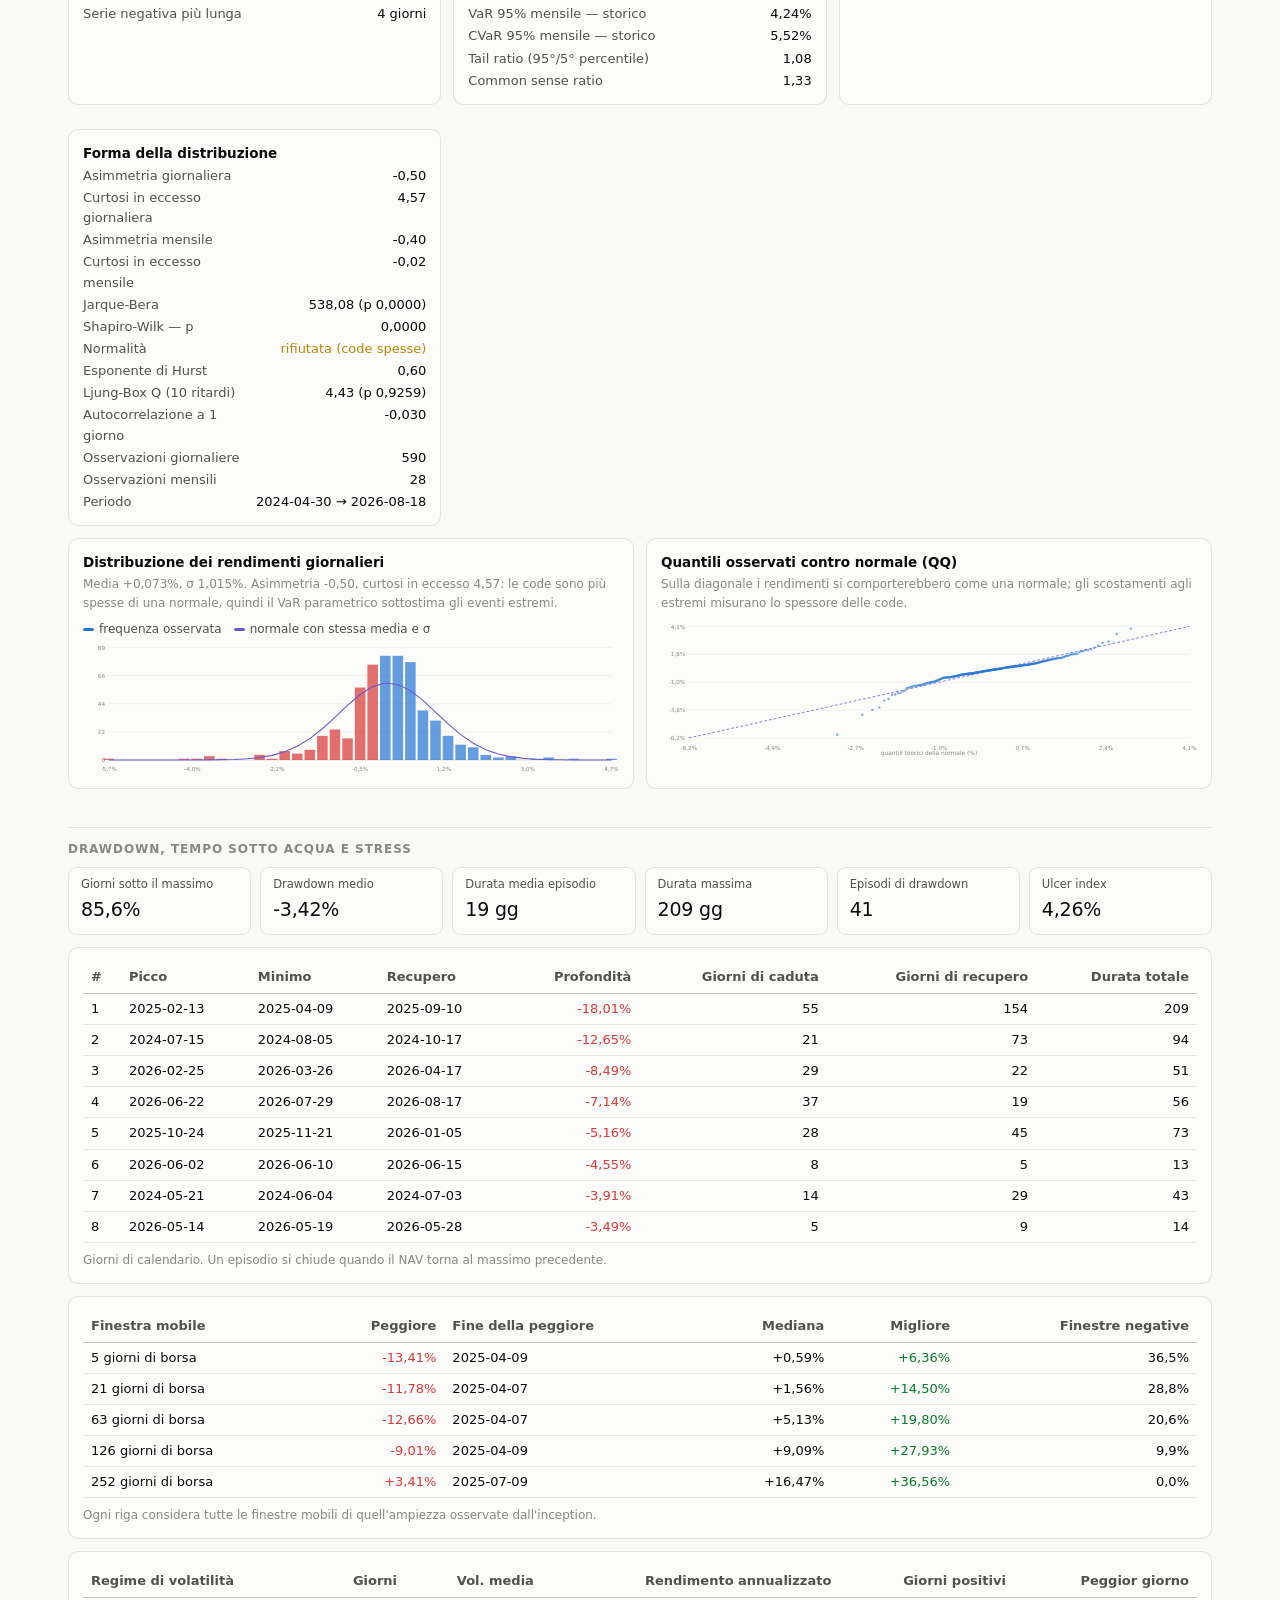
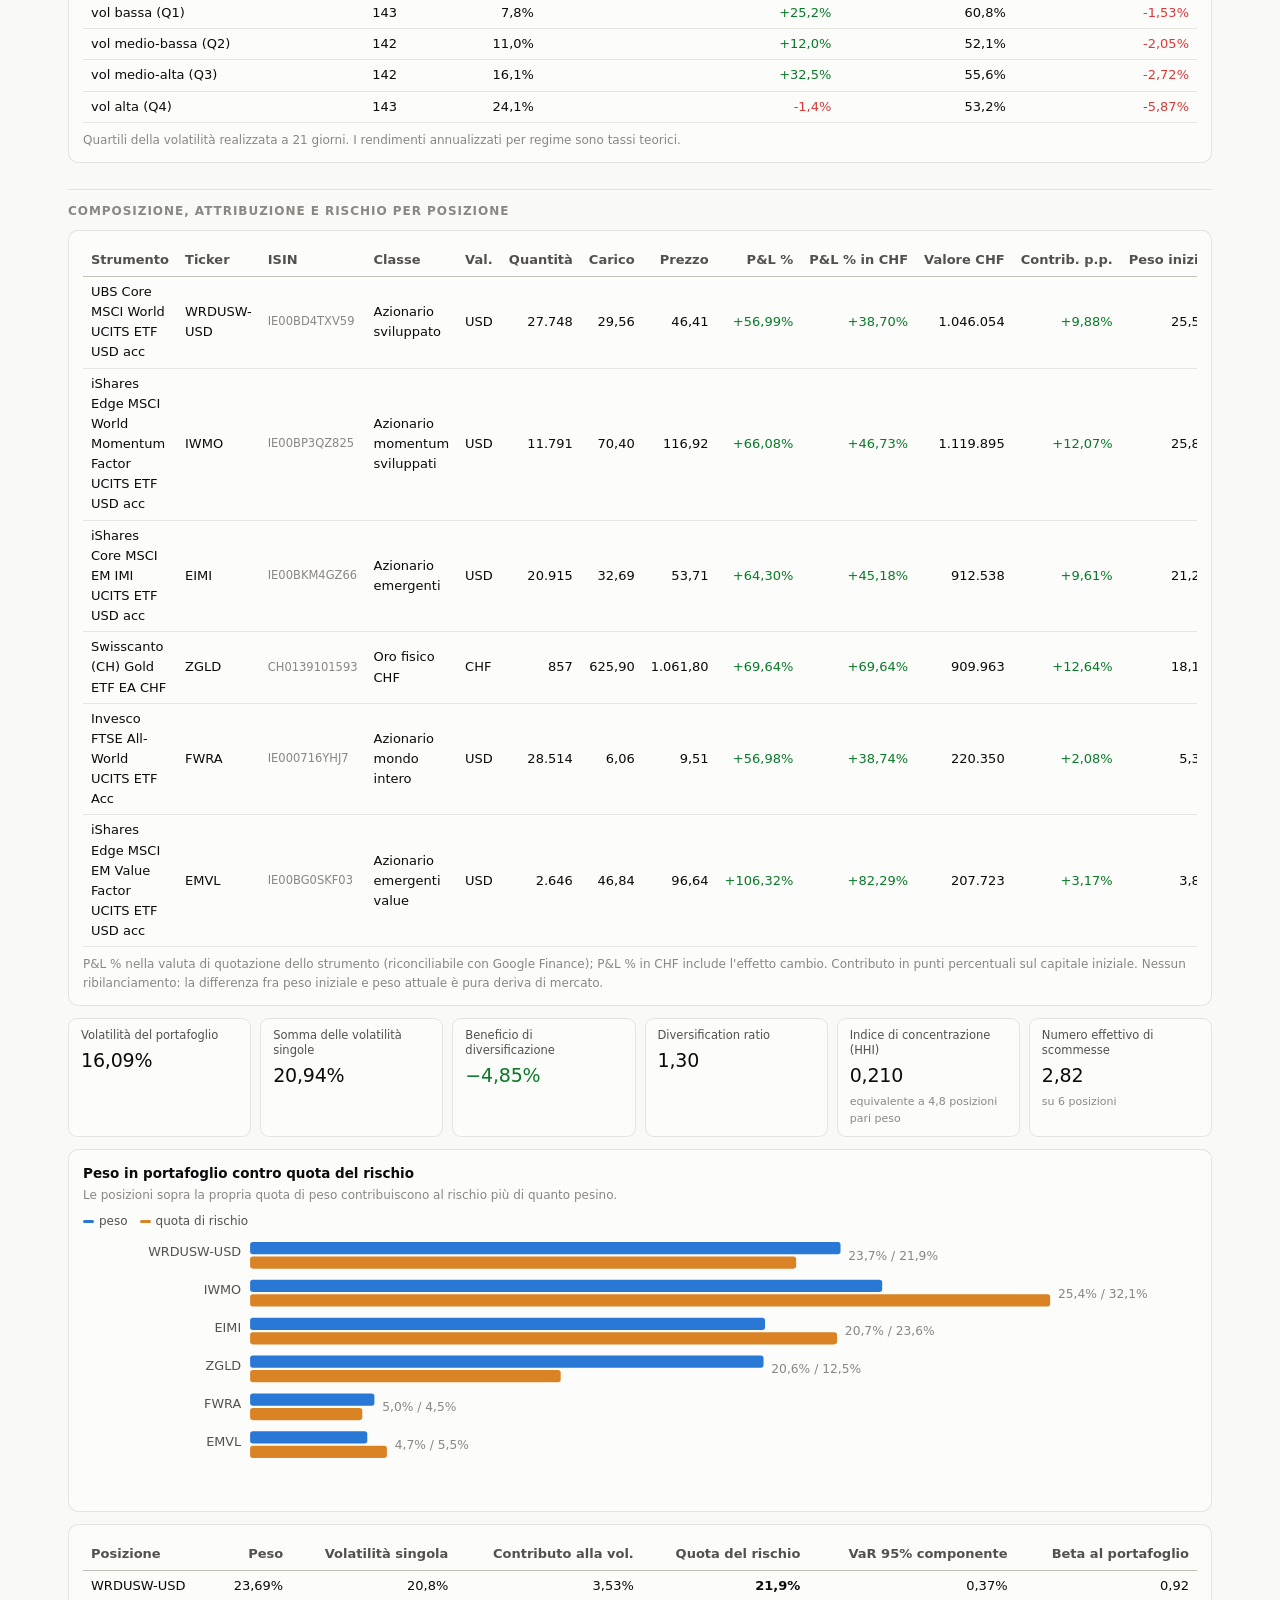
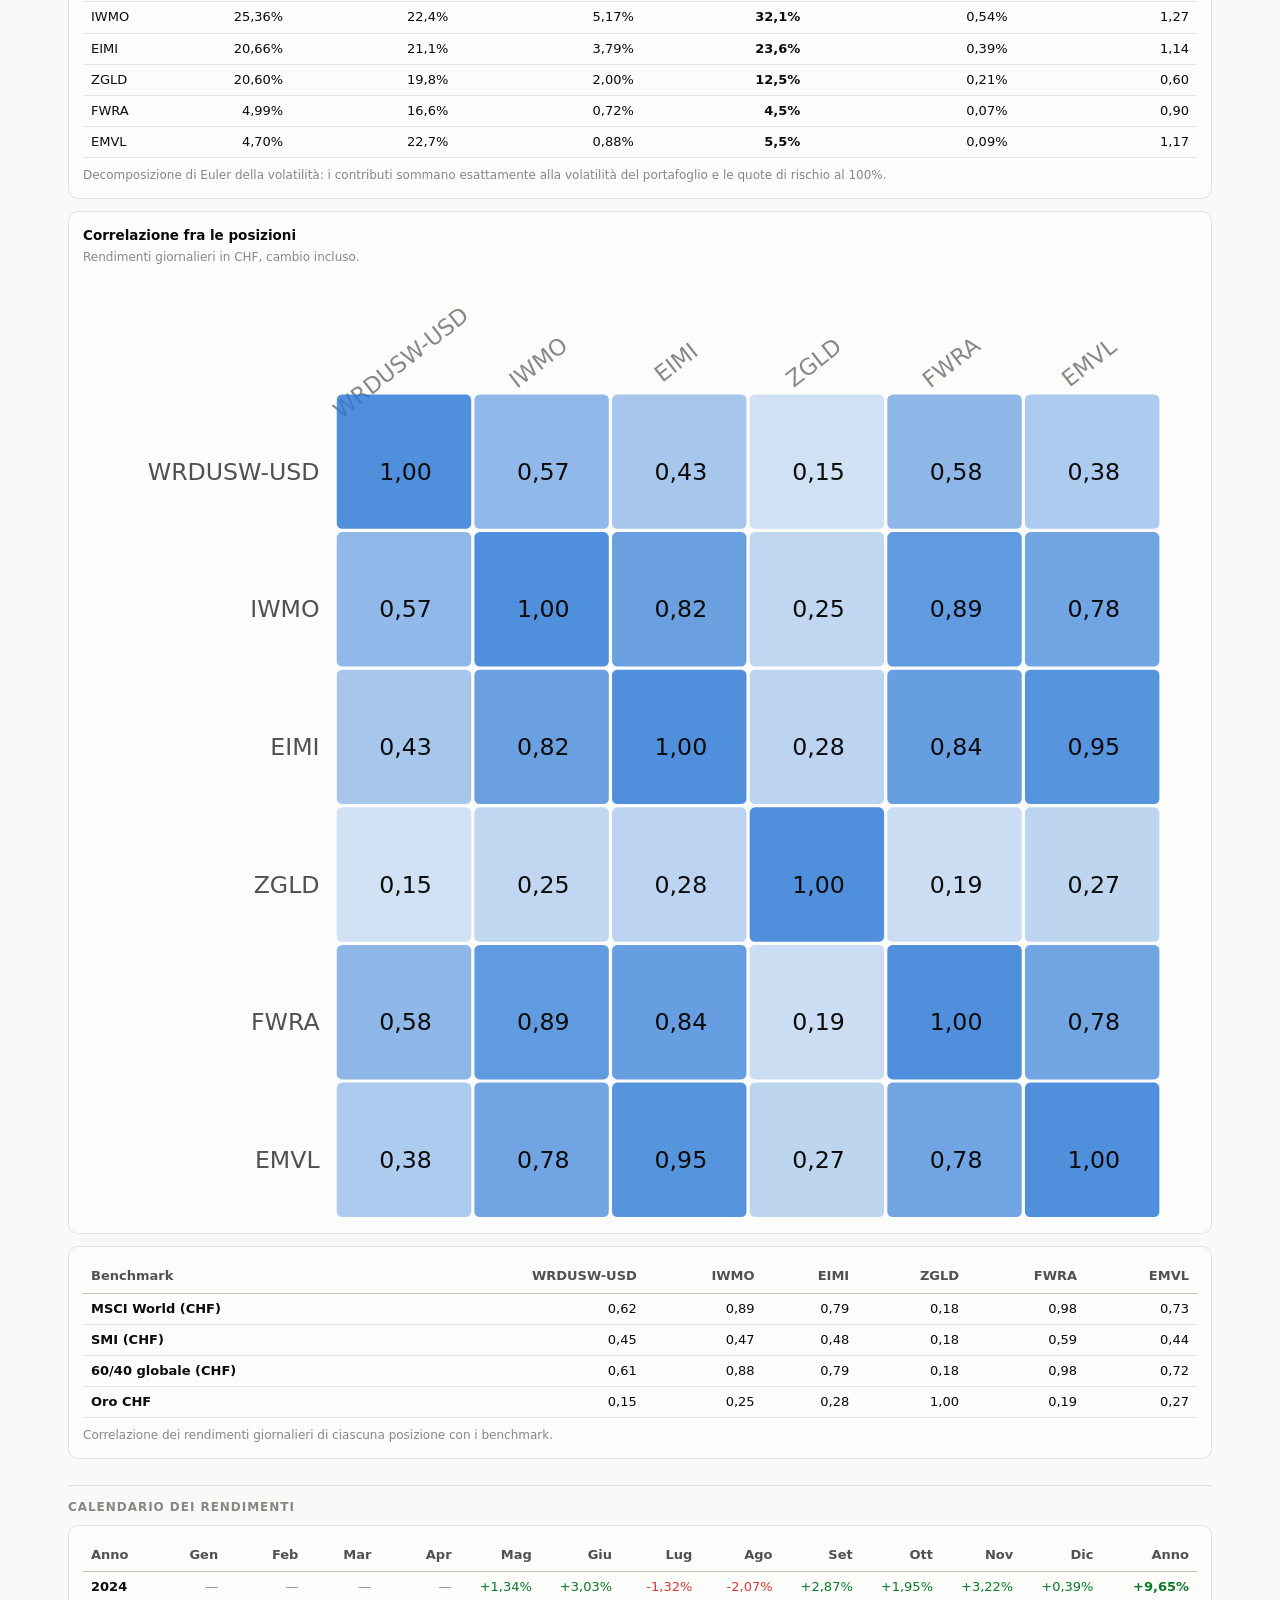
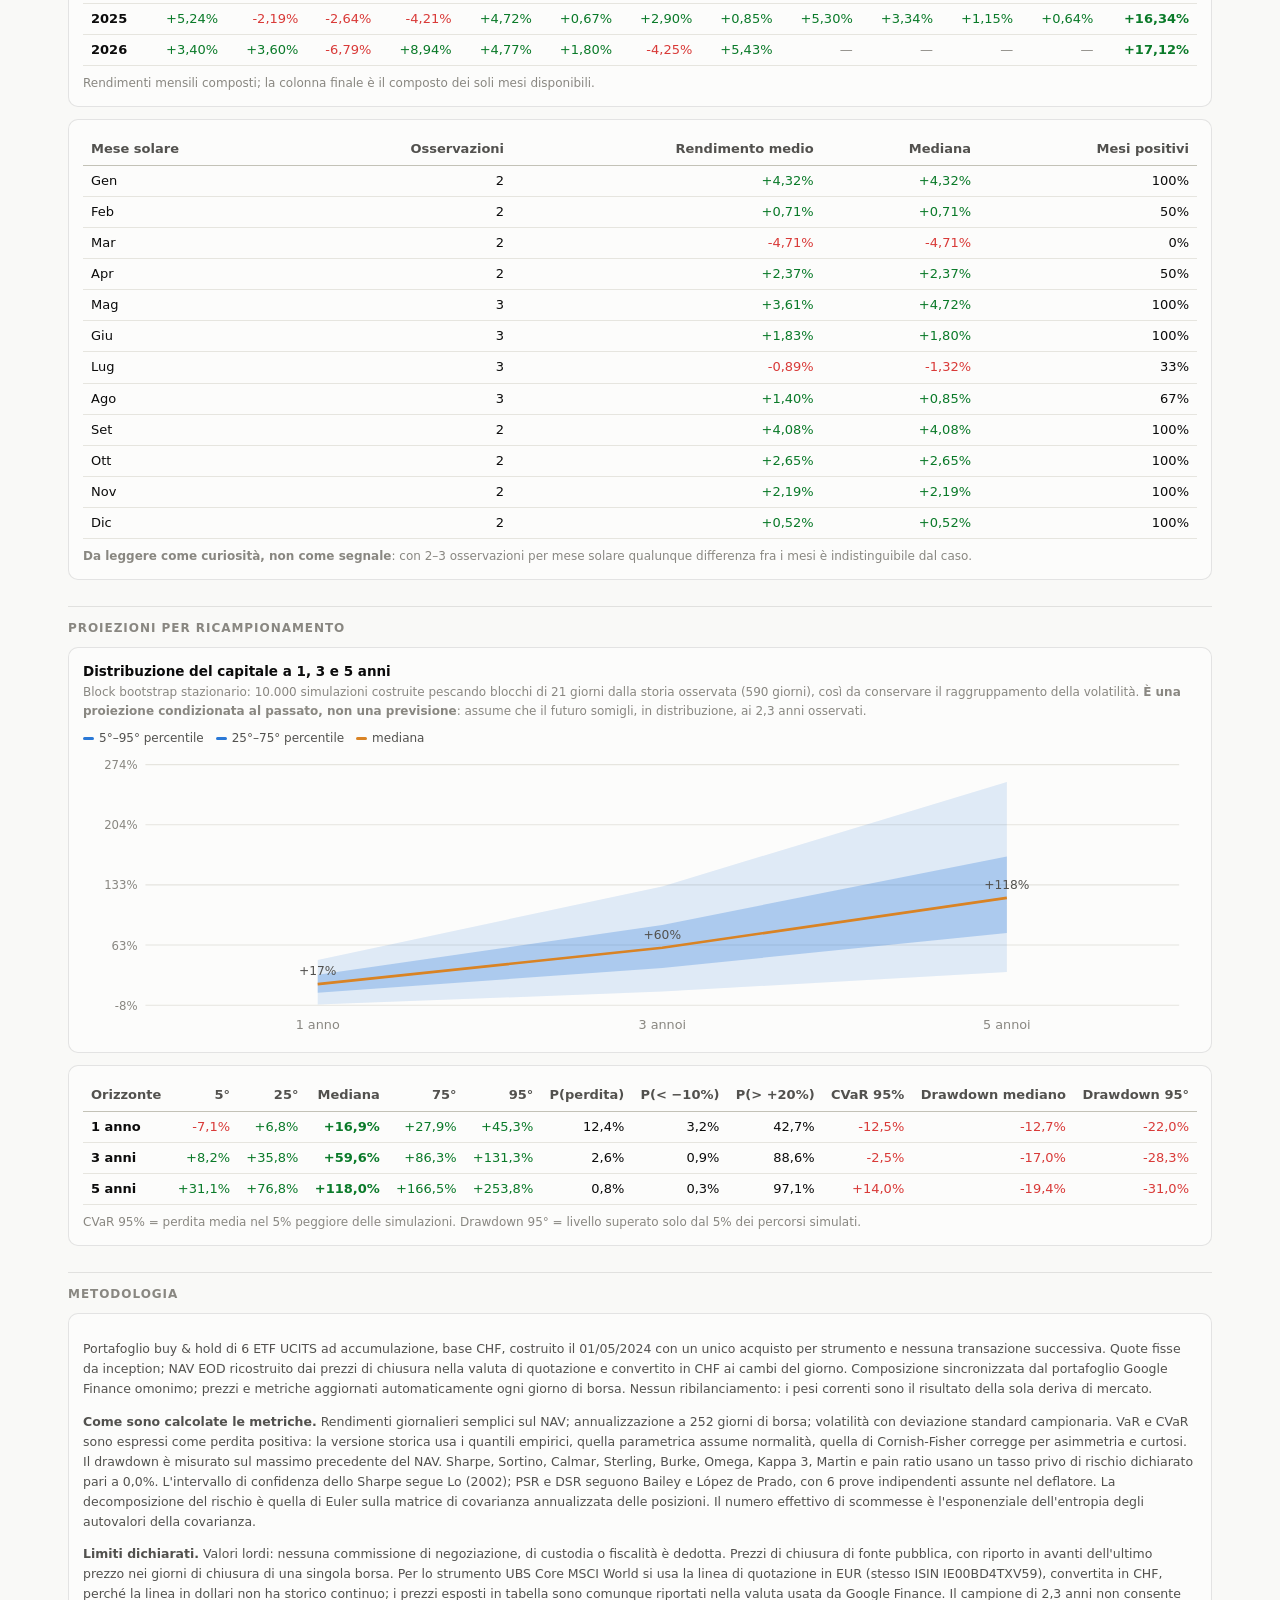
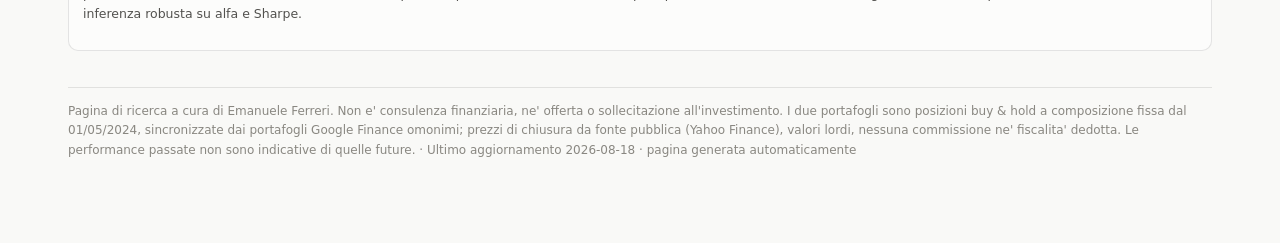
==== commit d8d6ab79: "Equity con drawdown in sottografico come primo grafico di ogni pagina Pannello combinato ad asse dei" ====
--- a/index.html
+++ b/index.html
@@ -95,6 +95,18 @@
     ${E.dsr_pct<95?"(<b>sotto</b> la soglia convenzionale del 95%)":"(sopra il 95%)"}.
     Tasso privo di rischio assunto pari a ${pc(C.rf_dichiarato_pct,1)} e dichiarato in ogni ratio.
   </div>`);
+
+  /* --- equity con drawdown in sottografico: il quadro d'insieme --- */
+  app.insertAdjacentHTML("beforeend",
+    pannello(`Equity e drawdown`,
+      `Indice del portafoglio base 100 al ${d.inception} e, sotto, la distanza dal massimo
+       precedente. Massimo drawdown ${pc(K.max_drawdown_pct)} il ${K.max_dd_data};
+       sotto il proprio massimo il ${pc(a.sotto_acqua.quota_giorni_sotto_massimo_pct,1)} dei giorni.`,
+      "g_eq_"+d.portfolio));
+  equityDD(document.getElementById("g_eq_"+d.portfolio),
+    [{name:d.label, data:d.index_weekly, color:"var(--s1)"}],
+    [{name:"drawdown", data:d.drawdown_weekly}],
+    {fmt:v=>nf(v,0), tfmt:v=>nf(v,1), h:400, tit:"Indice base 100"});
 
   /* --- curva e drawdown --- */
   app.insertAdjacentHTML("beforeend", `<h3 class="sec">Andamento</h3>`);
@@ -562,6 +574,17 @@
   app.insertAdjacentHTML("beforeend", `<h2>Confronto diretto
     <span class="meta">${A.label} contro ${B.label} · dati al ${A.asof}</span></h2>`);
   app.insertAdjacentHTML("beforeend",
+    pannello("Equity e drawdown a confronto",
+      "Indici base 100 alla stessa data e, sotto, i rispettivi drawdown dal massimo precedente.",
+      "g_cmpeq"));
+  equityDD(document.getElementById("g_cmpeq"),
+    [{name:A.label, data:A.index_weekly, color:"var(--s1)"},
+     {name:B.label, data:B.index_weekly, color:"var(--s2)"}],
+    [{name:A.label, data:A.drawdown_weekly, color:"var(--s1)"},
+     {name:B.label, data:B.drawdown_weekly, color:"var(--s2)"}],
+    {fmt:v=>nf(v,0), tfmt:v=>nf(v,1), h:420, tit:"Indice base 100"});
+
+  app.insertAdjacentHTML("beforeend",
     pannello("Crescita del capitale a confronto, base 100",
       "Stessa inception, stessa valuta base, stessi prezzi: la differenza è solo di composizione.",
       "g_cmp"));
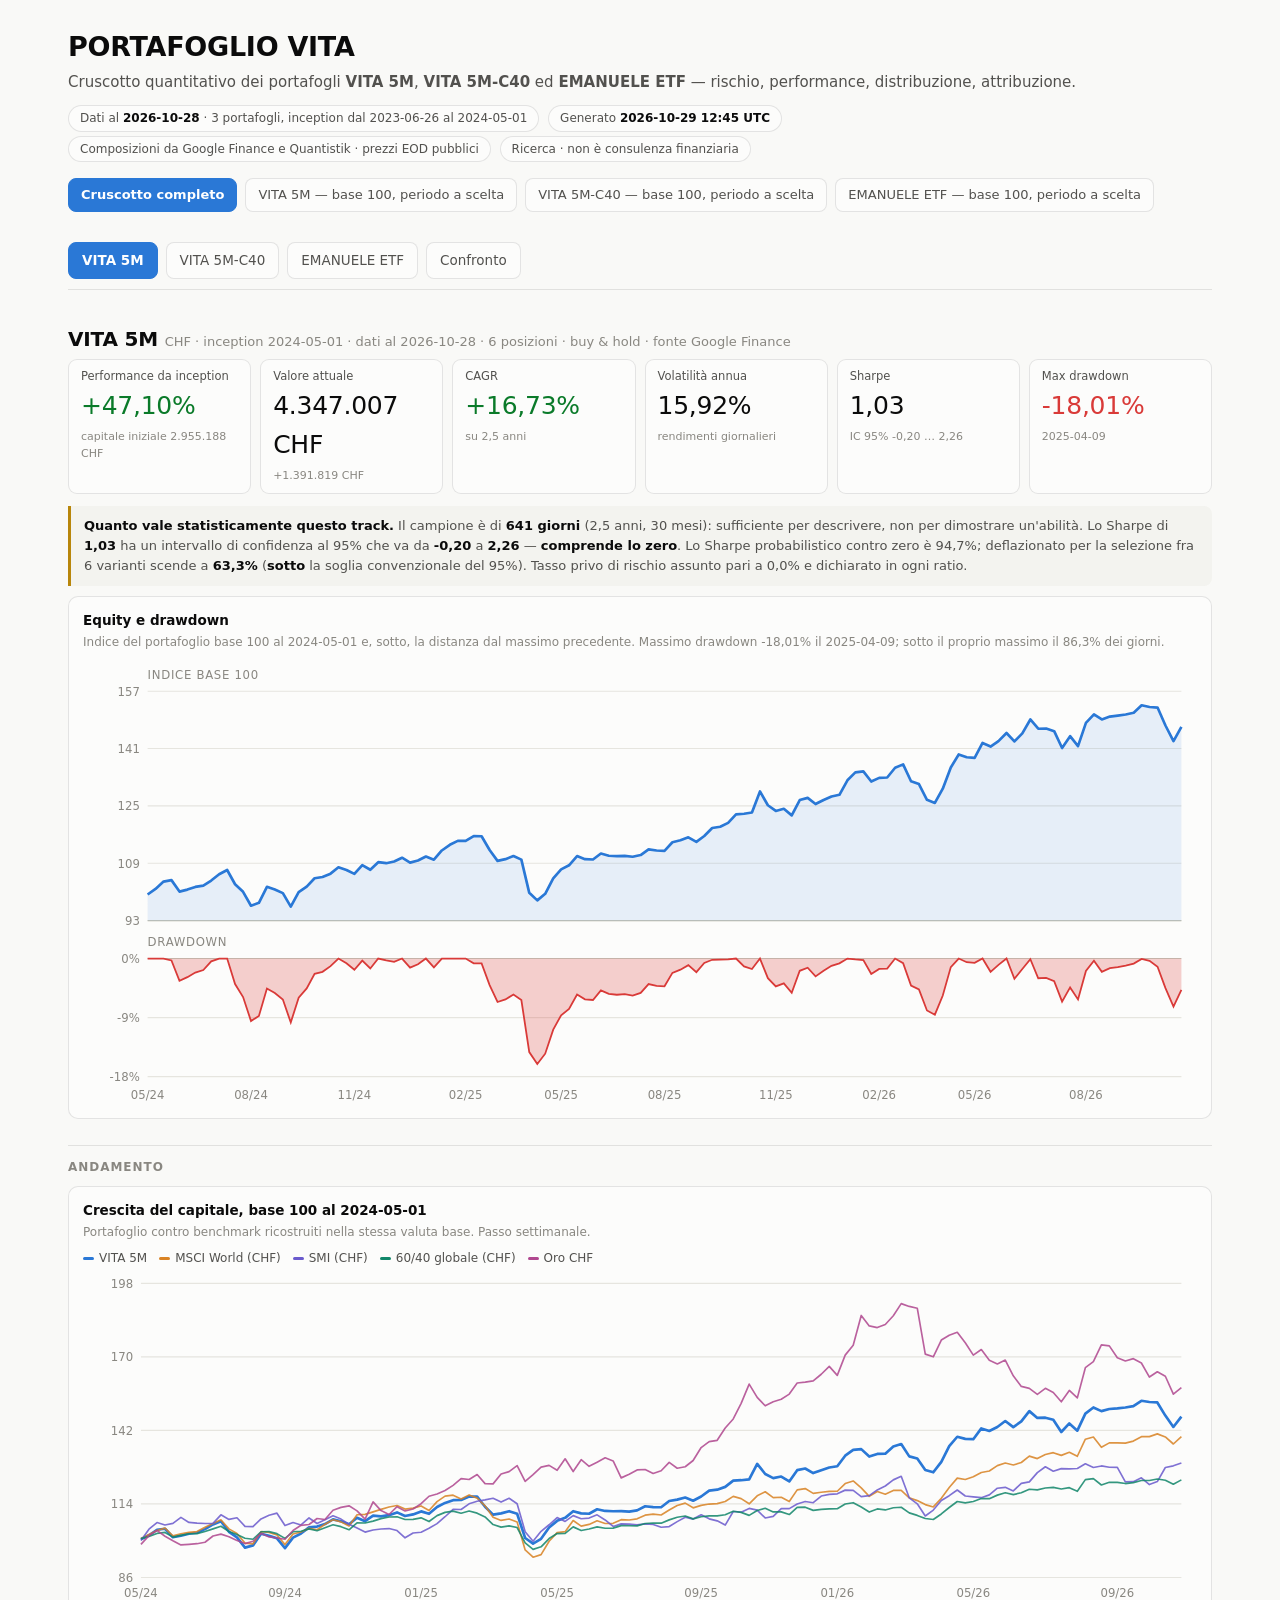
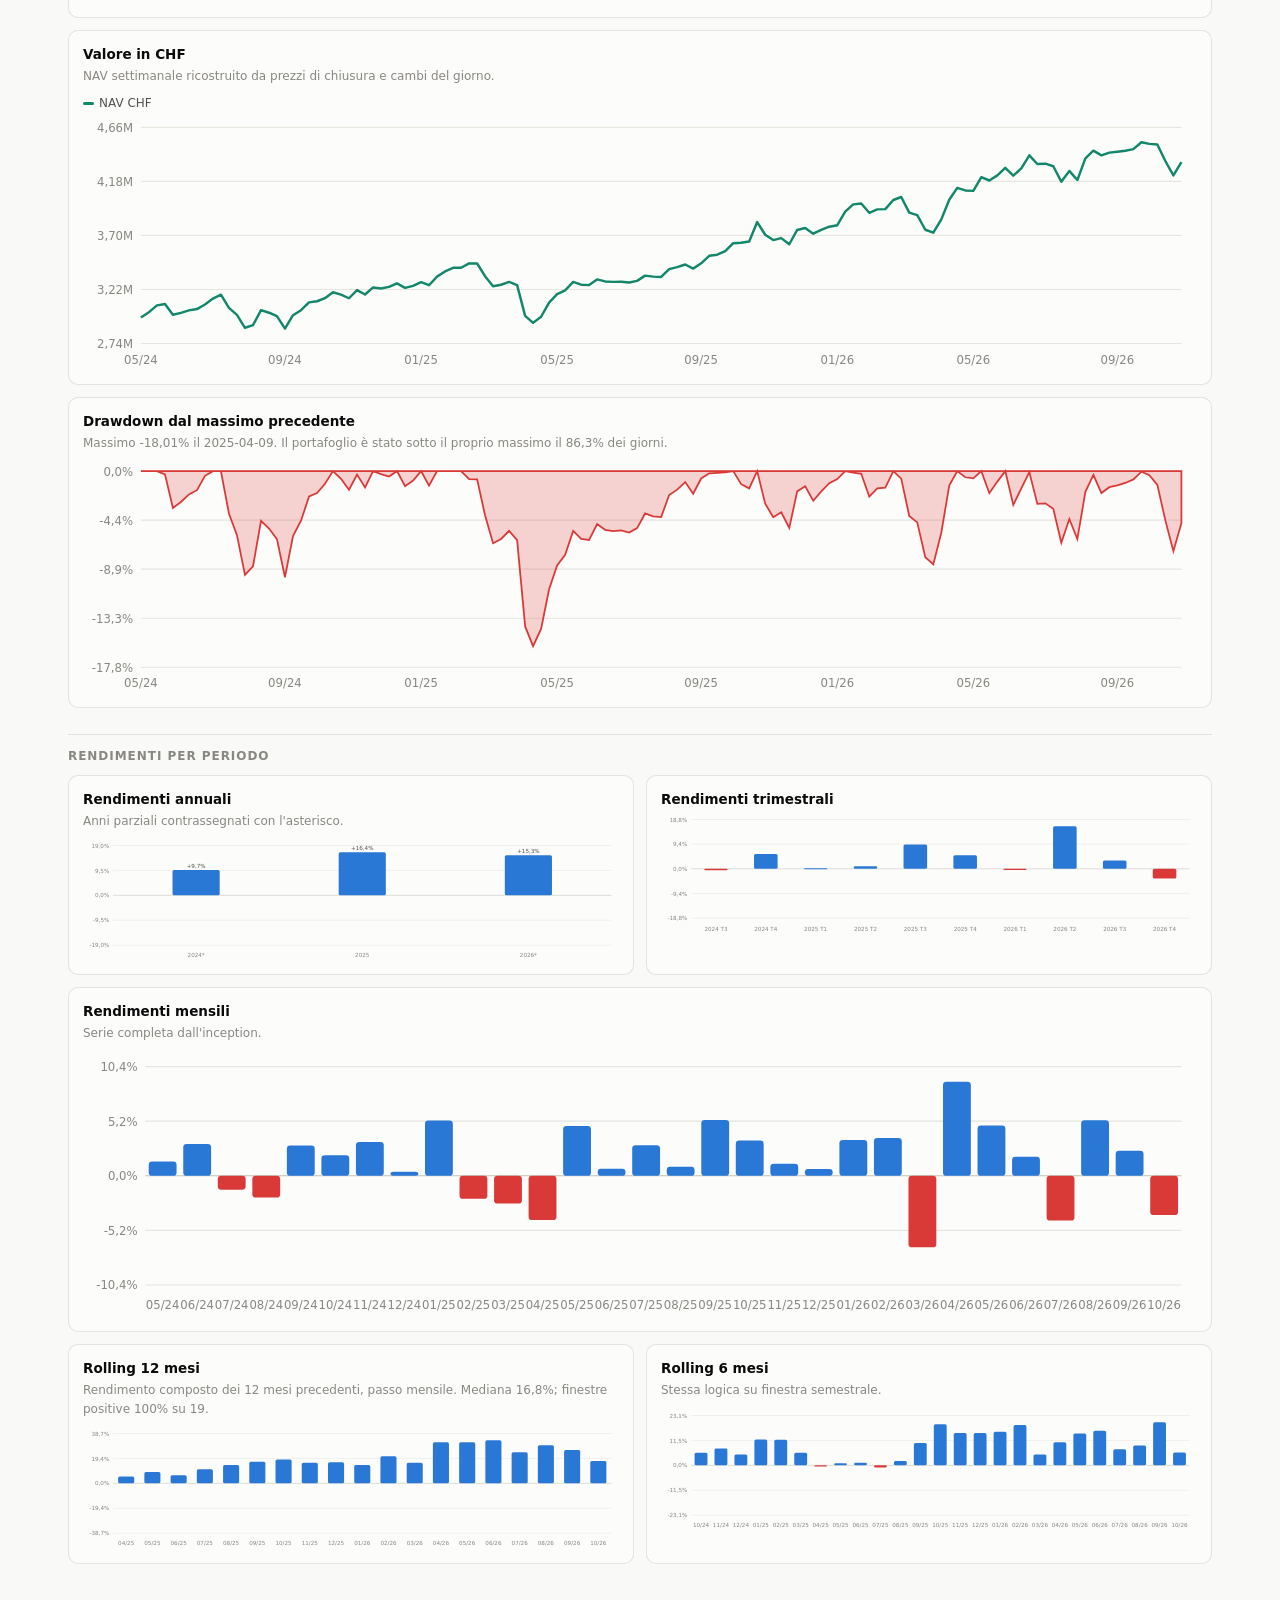
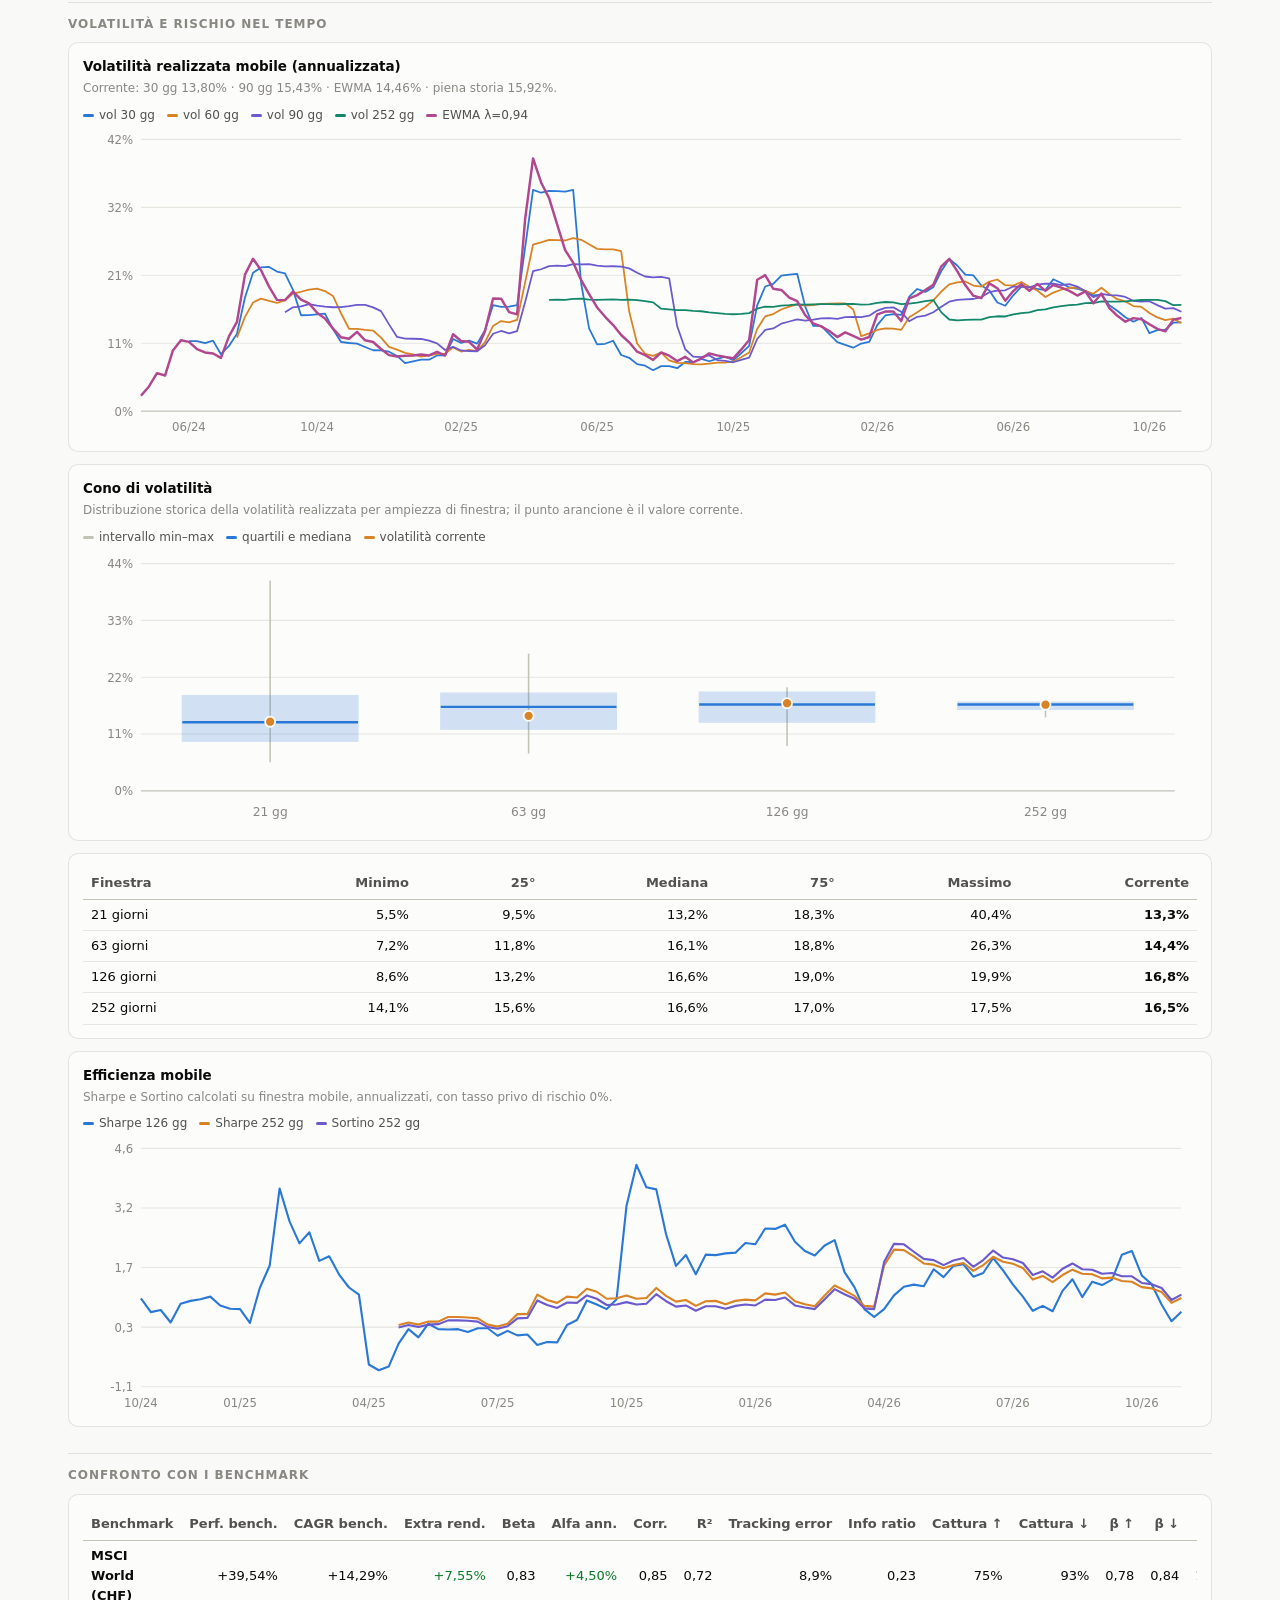
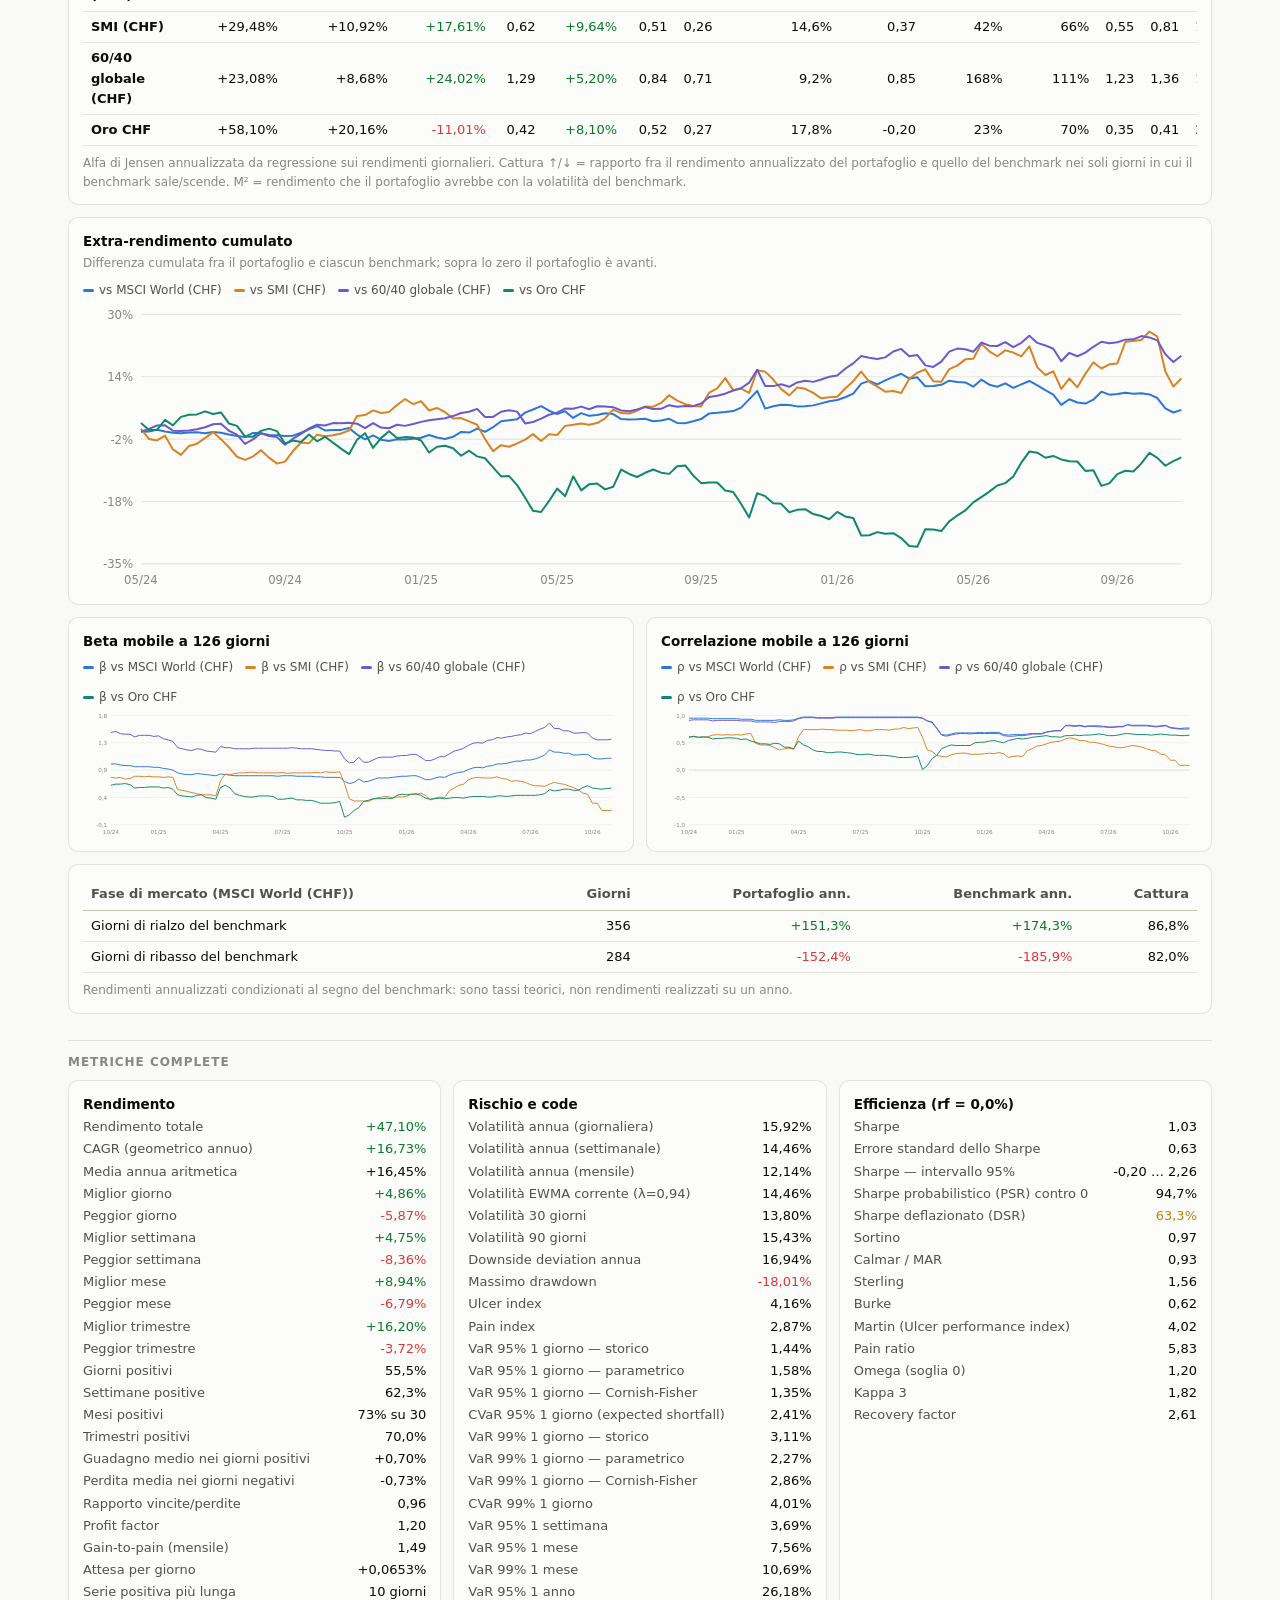
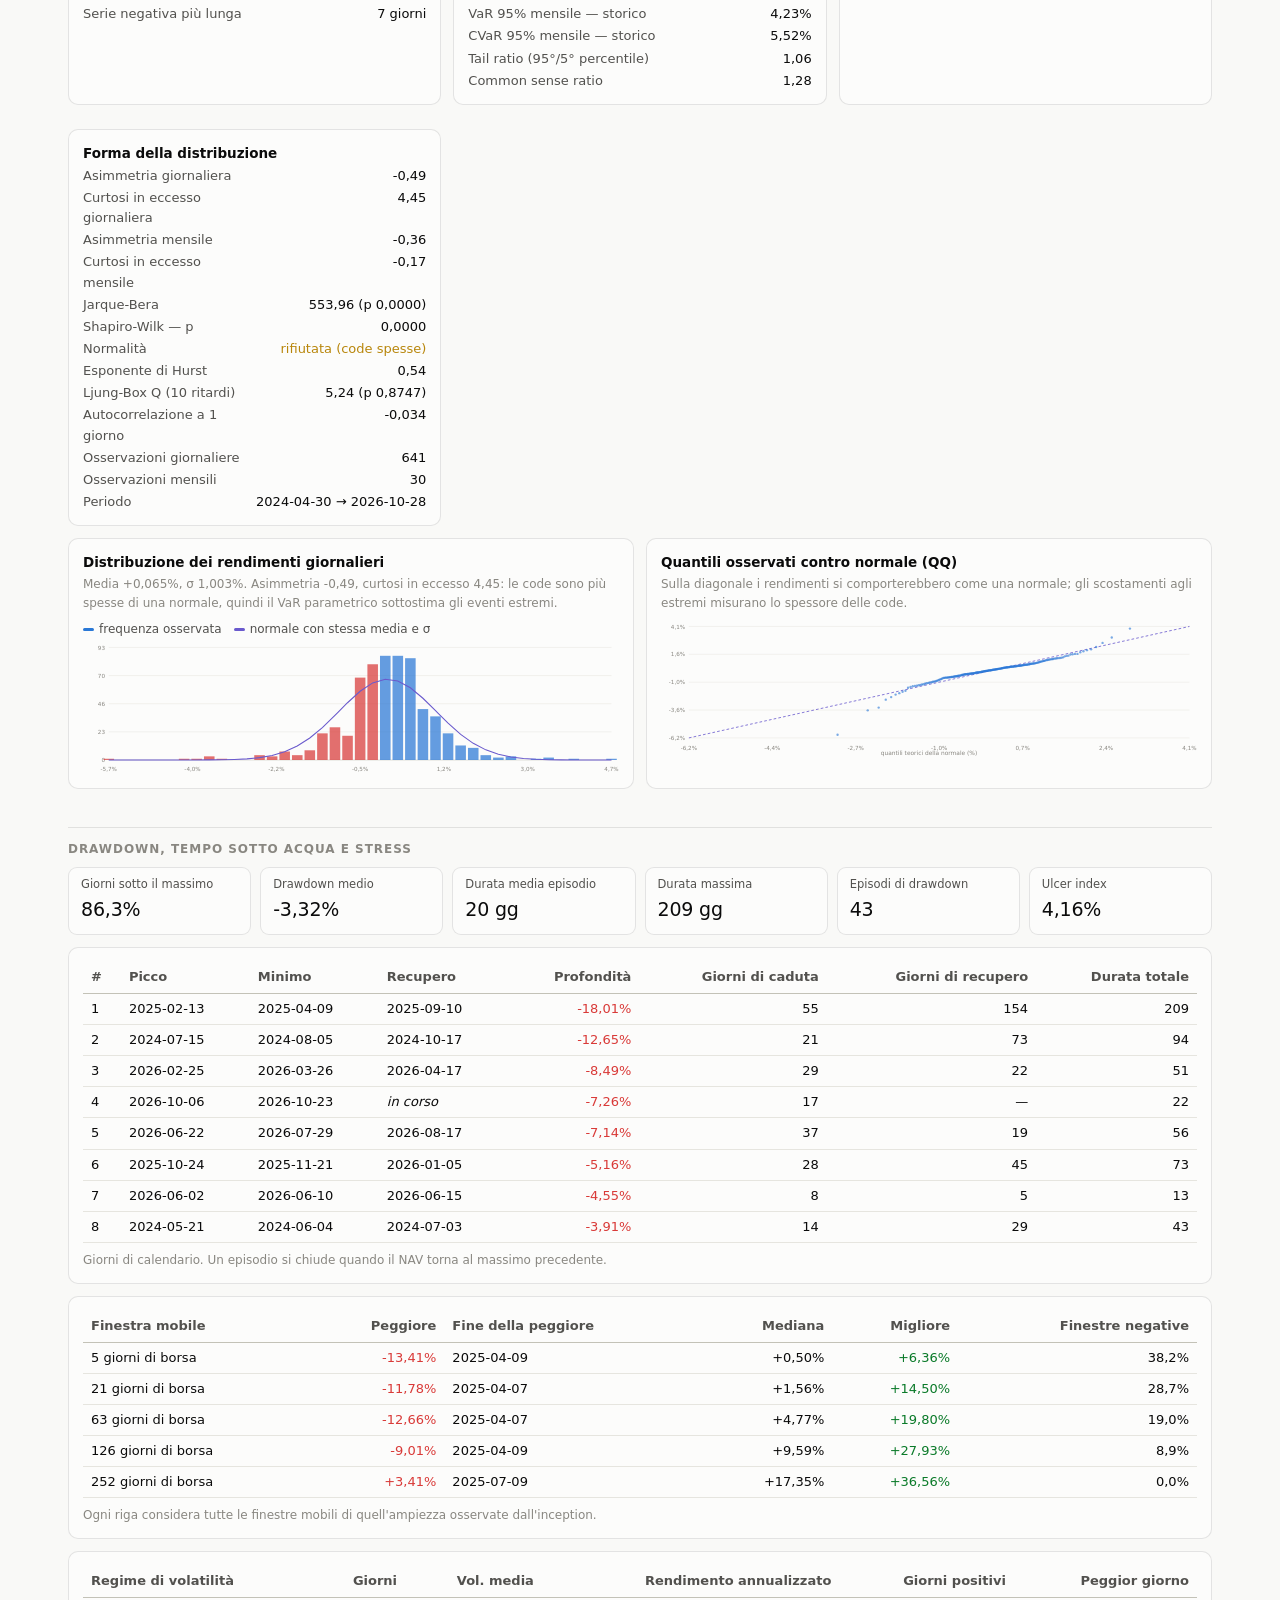
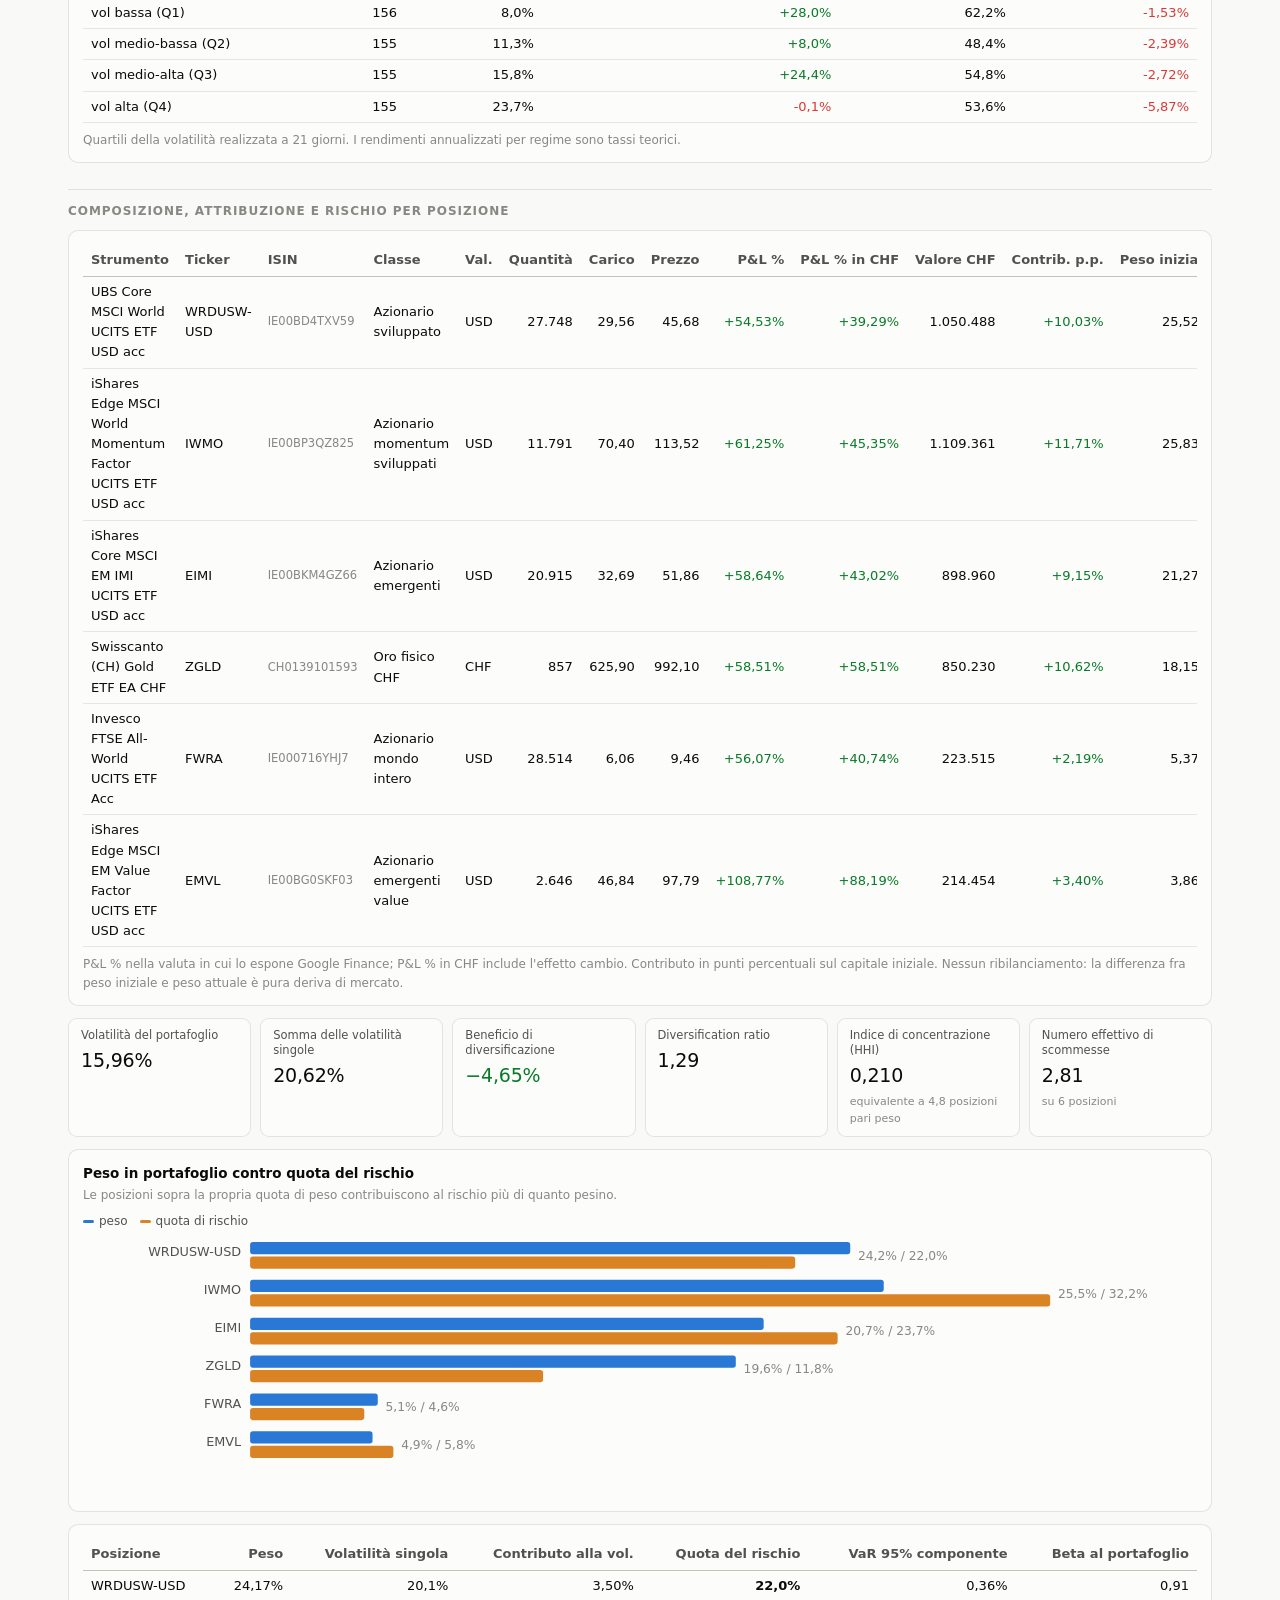
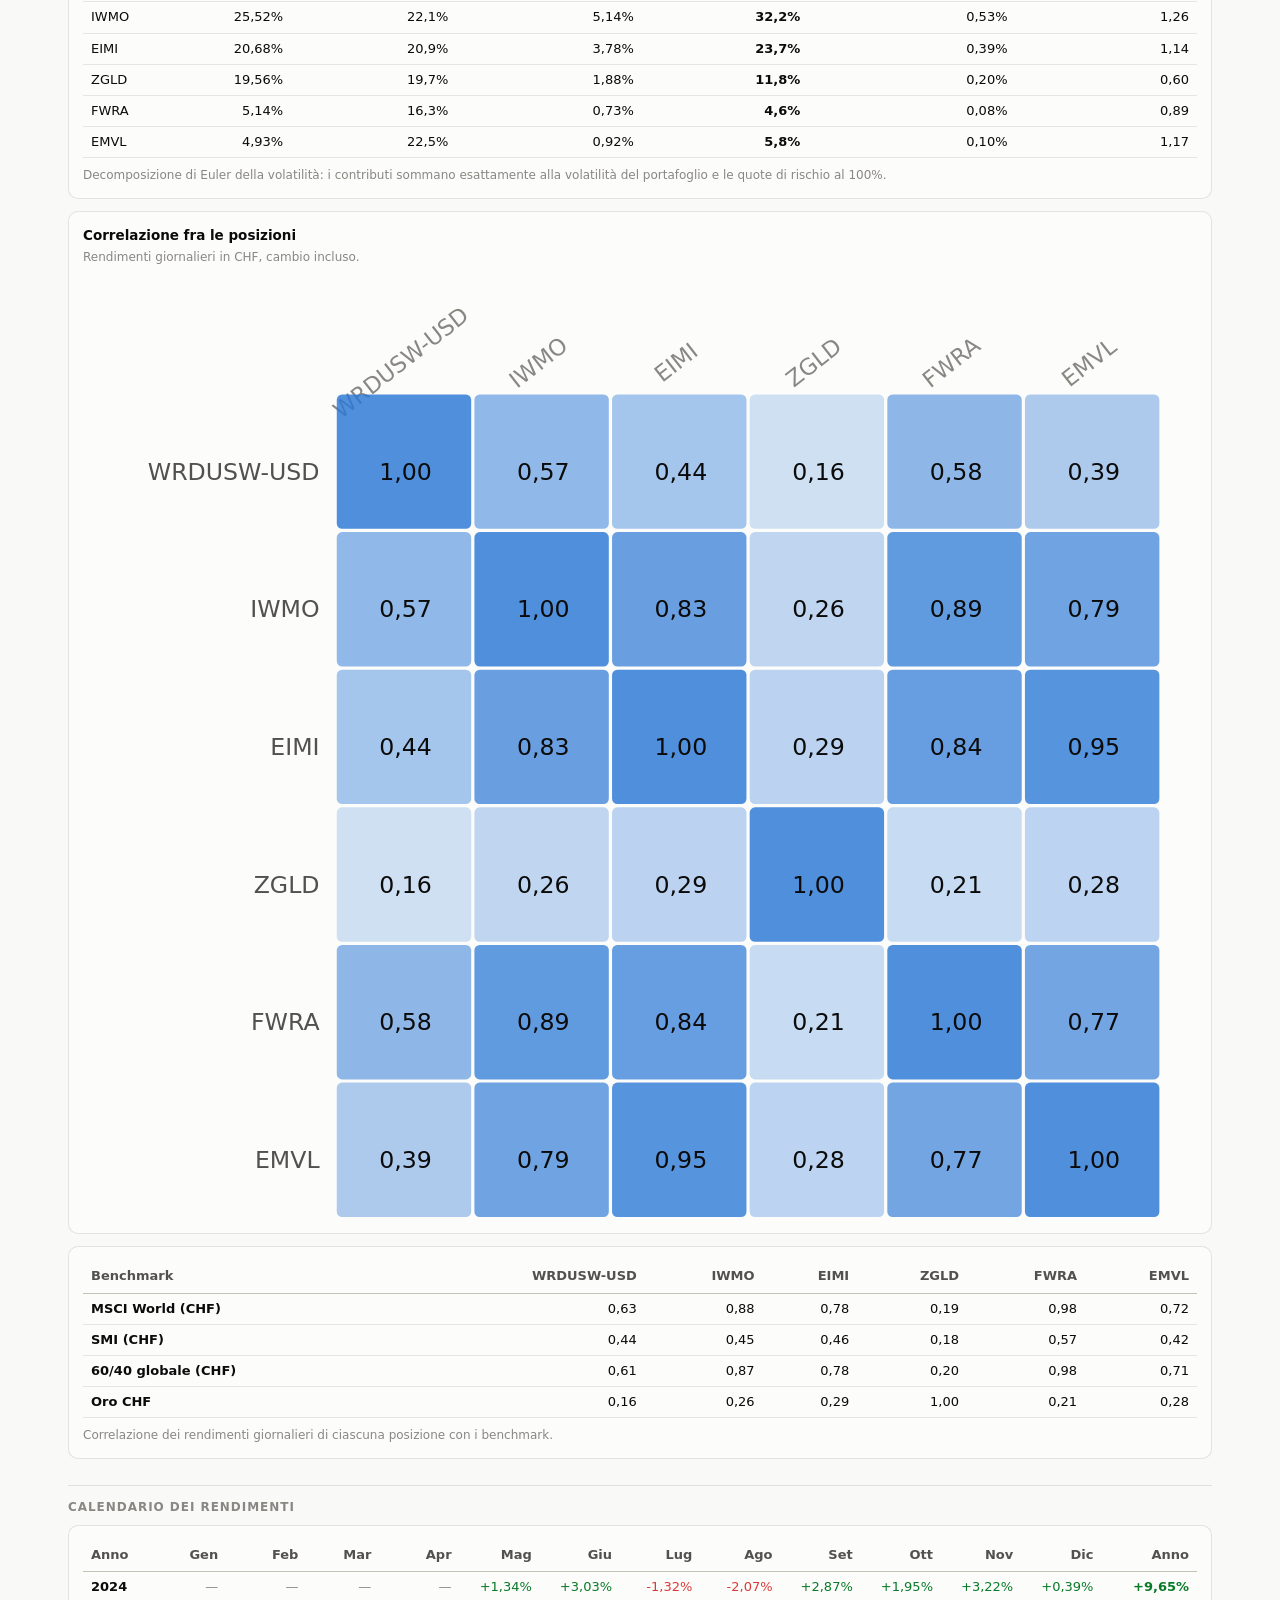
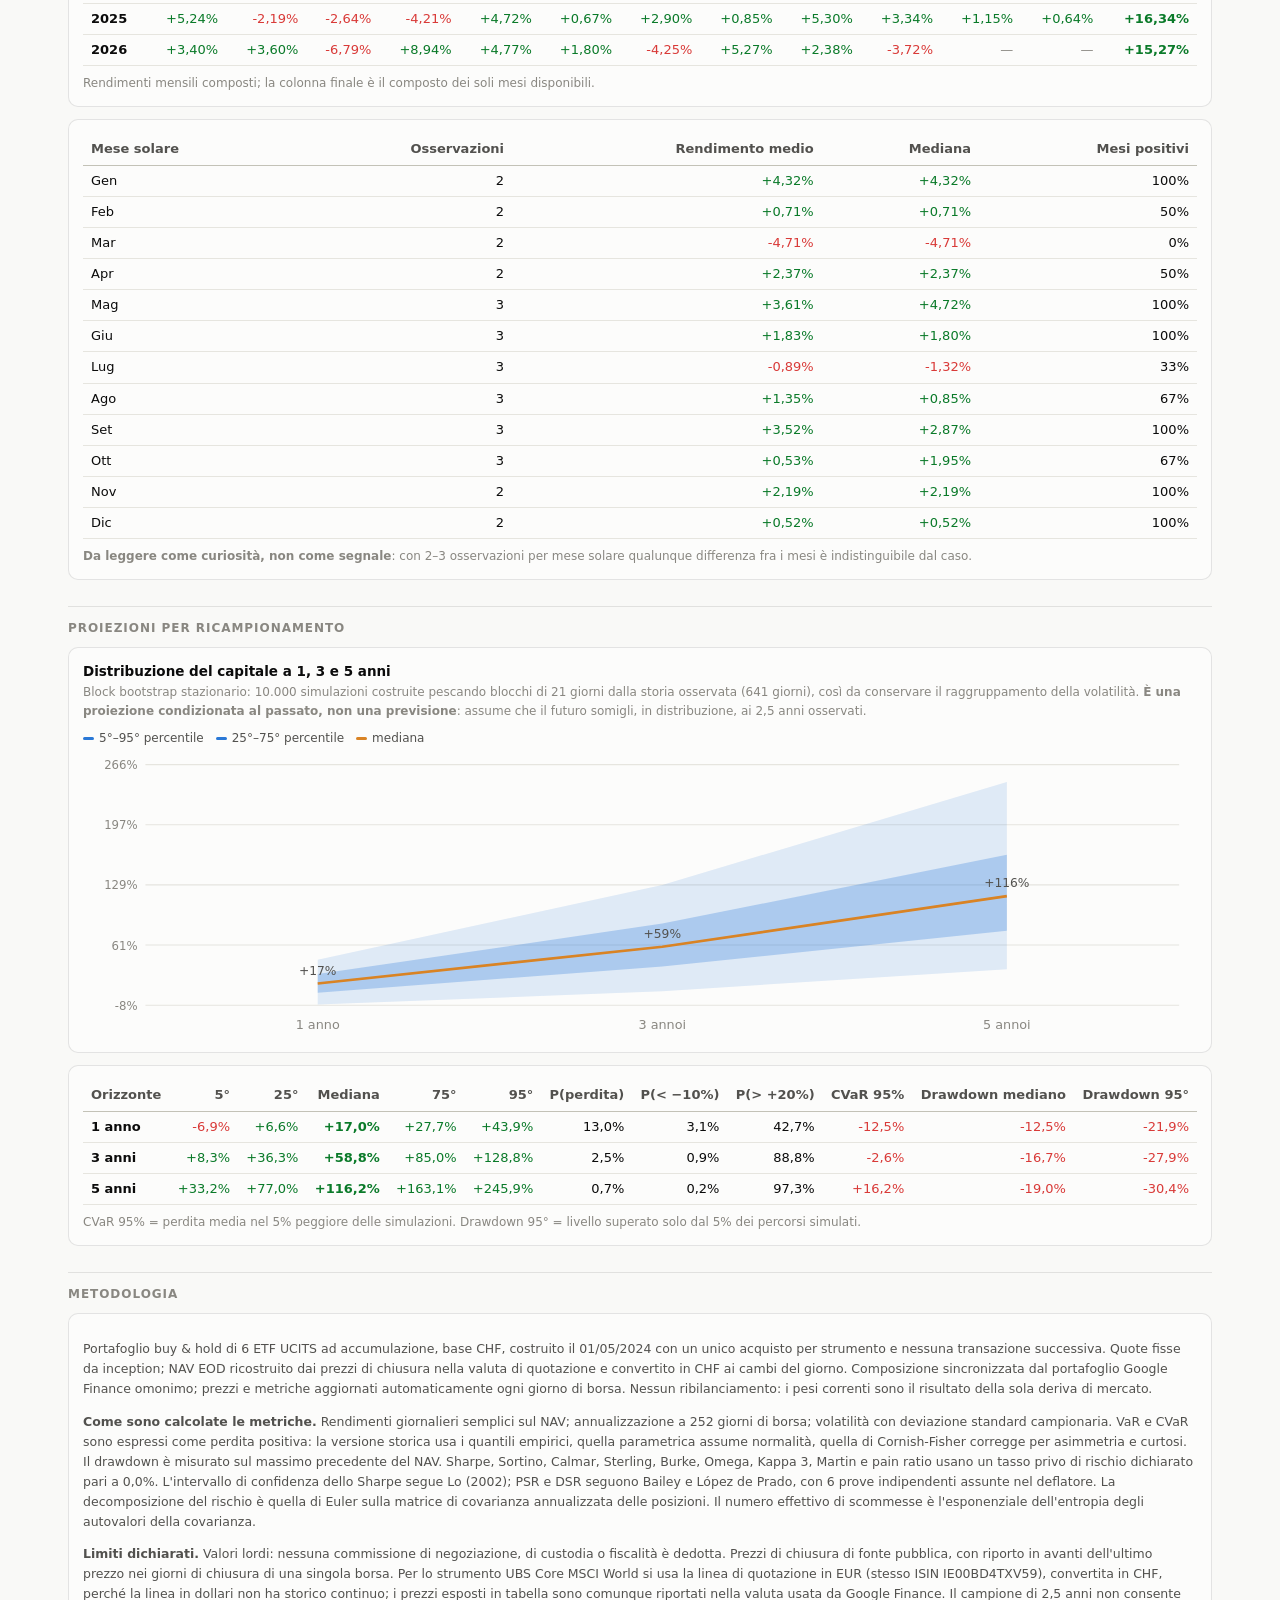
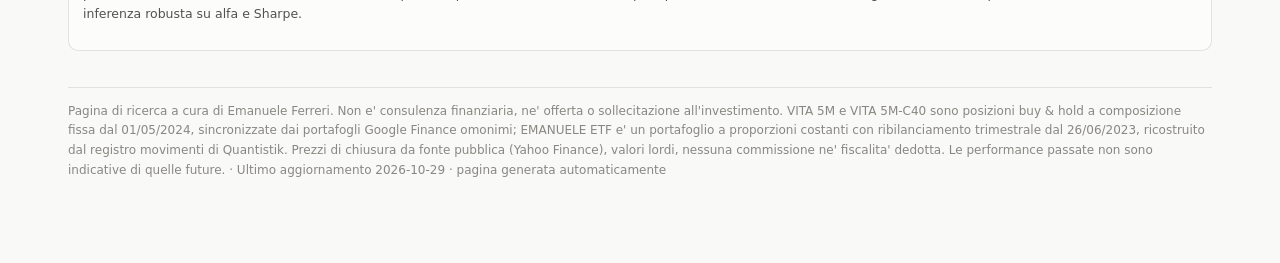
==== commit 720f6a1b: "EMANUELE ETF: terzo portafoglio, modello a proporzioni costanti, confronto a tre La pipeline reggeva" ====
--- a/index.html
+++ b/index.html
@@ -4,23 +4,24 @@
 <meta charset="utf-8">
 <meta name="viewport" content="width=device-width, initial-scale=1">
 <title>PORTAFOGLIO VITA — cruscotto quantitativo</title>
-<meta name="description" content="Cruscotto di rischio e performance dei portafogli VITA 5M e VITA 5M-C40.">
-<link rel="stylesheet" href="assets/stile.css">
+<meta name="description" content="Cruscotto di rischio e performance dei portafogli VITA 5M, VITA 5M-C40 ed EMANUELE ETF.">
+<link rel="stylesheet" href="assets/stile.css?v=ea2dd3a1a5">
 </head>
 <body>
 <div class="wrap">
   <header>
     <h1>PORTAFOGLIO VITA</h1>
-    <p class="sub">Cruscotto quantitativo dei portafogli <b>VITA 5M</b> e <b>VITA 5M-C40</b> —
-       rischio, performance, distribuzione, attribuzione.</p>
+    <p class="sub">Cruscotto quantitativo dei portafogli <b>VITA 5M</b>, <b>VITA 5M-C40</b>
+       ed <b>EMANUELE ETF</b> — rischio, performance, distribuzione, attribuzione.</p>
     <span class="pill" id="pAsof">—</span>
     <span class="pill" id="pGen">—</span>
-    <span class="pill">Composizione da Google Finance · prezzi EOD pubblici</span>
+    <span class="pill">Composizioni da Google Finance e Quantistik · prezzi EOD pubblici</span>
     <span class="pill">Ricerca · non è consulenza finanziaria</span>
     <div class="navlinks">
       <a href="./" class="qui">Cruscotto completo</a>
       <a href="vita5m.html">VITA 5M — base 100, periodo a scelta</a>
       <a href="vita5m-c40.html">VITA 5M-C40 — base 100, periodo a scelta</a>
+      <a href="emanuele-etf.html">EMANUELE ETF — base 100, periodo a scelta</a>
     </div>
   </header>
 
@@ -29,7 +30,7 @@
   <p class="foot" id="foot"></p>
 </div>
 
-<script src="assets/grafici.js"></script>
+<script src="assets/grafici.js?v=80e3233ef8"></script>
 <script>
 let DATI={}, REG=null;
 
@@ -39,8 +40,13 @@
     "Generato <b>"+REG.generated.slice(0,16).replace("T"," ")+" UTC</b>";
   const tabs=document.getElementById("tabs");
   for(const p of REG.portfolios) DATI[p.portfolio]=await (await fetch(`data/${p.portfolio}.json?v=${Date.now()}`)).json();
+  const asofs=[...new Set(REG.portfolios.map(p=>p.asof))].sort();
+  const inc=[...new Set(REG.portfolios.map(p=>p.inception))].sort();
   document.getElementById("pAsof").innerHTML =
-    "Dati al <b>"+REG.portfolios[0].asof+"</b> · inception "+REG.portfolios[0].inception;
+    "Dati al <b>"+asofs[asofs.length-1]+"</b>"+
+    (asofs.length>1 ? " · <b>una serie è ferma al "+asofs[0]+"</b>" : "")+
+    (inc.length>1 ? " · "+REG.portfolios.length+" portafogli, inception dal "+inc[0]+" al "+inc[inc.length-1]
+                  : " · inception "+inc[0]);
 
   const chiavi=REG.portfolios.map(p=>p.portfolio);
   tabs.innerHTML = chiavi.map((k,i)=>
@@ -70,7 +76,8 @@
 
   app.insertAdjacentHTML("beforeend", `
     <h2>${d.label} <span class="meta">${ccy} · inception ${d.inception} ·
-      dati al ${d.asof} · ${d.holdings.length} posizioni · buy &amp; hold</span></h2>
+      dati al ${d.asof} · ${d.holdings.length} posizioni ·
+      ${(d.model_label||"buy & hold").replace(/&/g,"&amp;")} · fonte ${d.source||"—"}</span></h2>
     <div class="tiles">
       ${tabB("Performance da inception", pcs(R.totale_pct), cls(R.totale_pct),
              `capitale iniziale ${n0(d.capitale_iniziale)} ${ccy}`)}
@@ -419,11 +426,15 @@
 
   /* --- composizione e attribuzione --- */
   app.insertAdjacentHTML("beforeend", `<h3 class="sec">Composizione, attribuzione e rischio per posizione</h3>`);
+  const haObiettivo=d.holdings.some(h=>h.target_pct!=null);
+  const haRealizzato=d.holdings.some(h=>h.realized_base!=null);
   app.insertAdjacentHTML("beforeend", tabella(
     [{t:"Strumento"},{t:"Ticker"},{t:"ISIN"},{t:"Classe"},{t:"Val."},{t:"Quantità",n:1},
      {t:"Carico",n:1},{t:"Prezzo",n:1},{t:"P&amp;L %",n:1},{t:"P&amp;L % in "+ccy,n:1},
      {t:"Valore "+ccy,n:1},{t:"Contrib. p.p.",n:1},{t:"Peso iniziale",n:1},{t:"Peso attuale",n:1},
-     {t:"Vol. ann.",n:1},{t:"Max DD",n:1}],
+     {t:"Vol. ann.",n:1},{t:"Max DD",n:1}]
+     .concat(haObiettivo?[{t:"Peso obiettivo",n:1}]:[])
+     .concat(haRealizzato?[{t:"Realizzato "+ccy,n:1}]:[]),
     d.holdings.map(h=>`<tr><td>${h.name}</td><td>${h.ticker}</td>
       <td style="font-size:11.5px;color:var(--muted)">${h.id}</td><td>${h.group}</td><td>${h.ccy}</td>
       <td class="num">${n0(h.shares)}</td><td class="num">${nf(h.cost_px)}</td>
@@ -434,10 +445,17 @@
       <td class="num ${cls(h.contrib_pp)}">${pcs(h.contrib_pp)}</td>
       <td class="num">${pc(h.weight_cost_pct)}</td><td class="num">${pc(h.weight_now_pct)}</td>
       <td class="num">${pc(h.vol_ann_pct,1)}</td>
-      <td class="num down">${pc(h.max_dd_pct,1)}</td></tr>`).join(""),
-    "P&amp;L % nella valuta di quotazione dello strumento (riconciliabile con Google Finance); "+
+      <td class="num down">${pc(h.max_dd_pct,1)}</td>
+      ${haObiettivo?`<td class="num">${pc(h.target_pct)}</td>`:""}
+      ${haRealizzato?`<td class="num ${cls(h.realized_base)}">${n0(h.realized_base)}</td>`:""}</tr>`).join(""),
+    "P&amp;L % nella valuta in cui lo espone "+(d.source||"la fonte")+"; "+
     "P&amp;L % in "+ccy+" include l'effetto cambio. Contributo in punti percentuali sul capitale iniziale. "+
-    "Nessun ribilanciamento: la differenza fra peso iniziale e peso attuale è pura deriva di mercato.", "wide"));
+    (d.model==="buy_hold"
+      ? "Nessun ribilanciamento: la differenza fra peso iniziale e peso attuale è pura deriva di mercato."
+      : "Carico = prezzo medio delle quote ancora in portafoglio, con le vendite uscite al costo medio del "+
+        "momento: l'utile già realizzato sta quindi fuori dal P&amp;L della posizione residua e dentro il "+
+        "contributo. Lo scostamento fra peso attuale e peso obiettivo è la deriva dall'ultimo ribilanciamento."),
+    "wide"));
 
   if(DR && DR.componenti){
     app.insertAdjacentHTML("beforeend", `<div class="tiles">
@@ -559,52 +577,134 @@
     <p class="note" style="margin-top:10px">
       <b>Limiti dichiarati.</b> Valori lordi: nessuna commissione di negoziazione, di custodia o
       fiscalità è dedotta. Prezzi di chiusura di fonte pubblica, con riporto in avanti dell'ultimo
-      prezzo nei giorni di chiusura di una singola borsa. Per lo strumento UBS Core MSCI World si usa
-      la linea di quotazione in EUR (stesso ISIN ${d.holdings.find(h=>h.ticker==="WRDUSW-USD")?.id||""}),
-      convertita in ${ccy}, perché la linea in dollari non ha storico continuo; i prezzi esposti in
-      tabella sono comunque riportati nella valuta usata da Google Finance.
+      prezzo nei giorni di chiusura di una singola borsa.
+      ${d.holdings.some(h=>h.ticker==="WRDUSW-USD")?`Per lo strumento UBS Core MSCI World si usa
+        la linea di quotazione in EUR (stesso ISIN ${d.holdings.find(h=>h.ticker==="WRDUSW-USD").id}),
+        convertita in ${ccy}, perché la linea in dollari non ha storico continuo; i prezzi esposti in
+        tabella sono comunque riportati nella valuta usata da Google Finance.`:""}
+      ${d.model!=="buy_hold"?`Le quantità di ogni giorno vengono dal registro movimenti della fonte
+        (${d.holdings.length} strumenti, ${(d.rebalance_dates||[]).length} date di ribilanciamento,
+        l'ultima il ${(d.rebalance_dates||[]).slice(-1)[0]||"—"}) e sono quadrate con le quote esposte
+        dalla piattaforma; i prezzi però sono quelli pubblici delle linee effettivamente detenute,
+        non quelli della piattaforma, quindi il NAV qui ricostruito non coincide alla cifra con
+        quello mostrato dalla fonte.`:""}
       Il campione di ${nf(C.anni,1)} anni non consente inferenza robusta su alfa e Sharpe.</p>
     </div>`);
 }
 
 /* --------------------------------------------------------------- confronto */
+/* Confronto a N portafogli. Due vincoli dichiarati: le inception non coincidono,
+   quindi le serie sono ribasate sulla finestra comune; le valute base non
+   coincidono, quindi i grafici e la prima tabella misurano tutto nella valuta
+   di confronto (serie `index_weekly_cmp` per chi ha base diversa). */
 function confronto(app){
-  const ids=REG.portfolios.map(p=>p.portfolio);
-  const A=DATI[ids[0]], B=DATI[ids[1]];
-  app.insertAdjacentHTML("beforeend", `<h2>Confronto diretto
-    <span class="meta">${A.label} contro ${B.label} · dati al ${A.asof}</span></h2>`);
+  const P=REG.portfolios.map(p=>DATI[p.portfolio]);
+  const SCOL=["var(--s1)","var(--s2)","var(--s3)","var(--s4)","var(--s5)"];
+  const col=i=>SCOL[i%SCOL.length];
+  const ccyC=P.find(d=>d.cmp_currency)?.cmp_currency||P[0].base_currency;
+  const inCcyC=d=>d.base_currency===ccyC?d.index_weekly:(d.index_weekly_cmp||d.index_weekly);
+
+  /* finestra comune: la più recente fra le date iniziali delle serie */
+  const inizio=P.map(d=>inCcyC(d)[0][0]).sort().slice(-1)[0];
+  const riba=s=>{const k=s.findIndex(x=>x[0]>=inizio); if(k<0) return [];
+    const b=s[k][1]; return s.slice(k).map(([t,v])=>[t, +(v/b*100).toFixed(3)]);};
+  const ddDi=s=>{let mx=-Infinity; return s.map(([t,v])=>{mx=Math.max(mx,v);
+    return [t, +((v/mx-1)*100).toFixed(2)];});};
+  const IDX=P.map(d=>riba(inCcyC(d))), DD=IDX.map(ddDi);
+
+  /* serie allineate sulle date presenti in tutti, per metriche e correlazioni */
+  const MP=IDX.map(s=>new Map(s));
+  const dateC=IDX[0].map(x=>x[0]).filter(t=>MP.every(m=>m.has(t)));
+  const SC=MP.map(m=>dateC.map(t=>m.get(t)));
+  const RS=SC.map(s=>s.slice(1).map((v,i)=>v/s[i]-1));
+  const anni=(new Date(dateC[dateC.length-1])-new Date(dateC[0]))/(365.25*864e5);
+  const med=a=>a.reduce((x,y)=>x+y,0)/a.length;
+  const sdv=a=>{const m=med(a); return Math.sqrt(a.reduce((s,v)=>s+(v-m)*(v-m),0)/(a.length-1));};
+  const perf=i=>SC[i][SC[i].length-1]/SC[i][0]-1;
+  const cagr=i=>Math.pow(1+perf(i), 1/Math.max(anni,1e-9))-1;
+  const vol=i=>sdv(RS[i])*Math.sqrt(52);
+  const mdd=i=>Math.min(...ddDi(dateC.map((t,k)=>[t,SC[i][k]])).map(x=>x[1]));
+  const pers=i=>({l:P[i].label, p:perf(i)*100});
+
+  const ribil=P.filter(d=>d.model&&d.model!=="buy_hold").map(d=>d.label);
+  const altrava=P.filter(d=>d.base_currency!==ccyC);
+
+  app.insertAdjacentHTML("beforeend", `<h2>Confronto fra i ${P.length} portafogli
+    <span class="meta">finestra comune dal ${inizio} · ${nf(anni,1)} anni ·
+      misurati in ${ccyC} · dati al ${P[0].asof}</span></h2>`);
+
+  app.insertAdjacentHTML("beforeend", `<div class="flag">
+    <b>Come leggere questo confronto.</b> Le inception non coincidono
+    (${P.map(d=>d.label+" "+d.inception).join(" · ")}): tutte le serie qui sotto ripartono da 100
+    alla data da cui esistono tutte, il ${inizio}, e i drawdown sono ricalcolati su quella
+    finestra, non ritagliati da quelli di inception.
+    ${altrava.length?`Le valute base sono diverse (${P.map(d=>d.label+" "+d.base_currency).join(" · ")}):
+      ${altrava.map(d=>d.label).join(" e ")} ${altrava.length>1?"sono":"è"} ${altrava.length>1?"convertiti":"convertito"}
+      in ${ccyC} al cambio del giorno, quindi quello che si vede include l'effetto cambio.`:""}
+    ${ribil.length?`${ribil.join(" e ")} ribilancia a proporzioni costanti, gli altri sono buy & hold:
+      il confronto misura anche l'effetto del ribilanciamento, non solo la composizione.`:""}
+  </div>`);
+
   app.insertAdjacentHTML("beforeend",
     pannello("Equity e drawdown a confronto",
-      "Indici base 100 alla stessa data e, sotto, i rispettivi drawdown dal massimo precedente.",
+      `Indici base 100 al ${inizio} e, sotto, i rispettivi drawdown dal massimo precedente della finestra.`,
       "g_cmpeq"));
   equityDD(document.getElementById("g_cmpeq"),
-    [{name:A.label, data:A.index_weekly, color:"var(--s1)"},
-     {name:B.label, data:B.index_weekly, color:"var(--s2)"}],
-    [{name:A.label, data:A.drawdown_weekly, color:"var(--s1)"},
-     {name:B.label, data:B.drawdown_weekly, color:"var(--s2)"}],
+    P.map((d,i)=>({name:d.label, data:IDX[i], color:col(i)})),
+    P.map((d,i)=>({name:d.label, data:DD[i], color:col(i)})),
     {fmt:v=>nf(v,0), tfmt:v=>nf(v,1), h:420, tit:"Indice base 100"});
 
+  const Pb=P.find(d=>d.base_currency===ccyC)||P[0];
+  const bench=Object.entries(Pb.bench_index_weekly||{}).slice(0,2)
+    .map(([n,v])=>[n, riba(v)]).filter(([,v])=>v.length);
   app.insertAdjacentHTML("beforeend",
     pannello("Crescita del capitale a confronto, base 100",
-      "Stessa inception, stessa valuta base, stessi prezzi: la differenza è solo di composizione.",
-      "g_cmp"));
-  const bench=Object.entries(A.bench_index_weekly||{}).slice(0,2);
+      `Stessa finestra, stessa valuta di misura (${ccyC}), stesse fonti di prezzo: resta la differenza
+       di composizione, di ribilanciamento e di cambio.`, "g_cmp"));
   lineChart(document.getElementById("g_cmp"),
-    [{name:A.label, data:A.index_weekly, color:"var(--s1)", w:2.4},
-     {name:B.label, data:B.index_weekly, color:"var(--s2)", w:2.4}].concat(
-     bench.map(([n,v],i)=>({name:n, data:v, color:COL[i+3], w:1.3, op:.8}))),
+    P.map((d,i)=>({name:d.label, data:IDX[i], color:col(i), w:2.4})).concat(
+      bench.map(([n,v],i)=>({name:n, data:v, color:COL[(i+P.length)%COL.length], w:1.3, op:.8}))),
     {fmt:v=>nf(v,0), tfmt:v=>nf(v,1), h:320});
 
-  app.insertAdjacentHTML("beforeend",
-    pannello("Drawdown a confronto","","g_cmpdd"));
+  app.insertAdjacentHTML("beforeend", pannello("Drawdown a confronto","","g_cmpdd"));
   lineChart(document.getElementById("g_cmpdd"),
-    [{name:A.label, data:A.drawdown_weekly, color:"var(--s1)", w:1.9},
-     {name:B.label, data:B.drawdown_weekly, color:"var(--s2)", w:1.9}],
+    P.map((d,i)=>({name:d.label, data:DD[i], color:col(i), w:1.9})),
     {fmt:v=>nf(v,0)+"%", tfmt:v=>pc(v,2), h:250, y1:0});
 
+  /* 1 - finestra comune, valuta di confronto: le uniche cifre paragonabili fra loro */
+  const righeC=[
+    ["Performance nella finestra", i=>pcs(perf(i)*100)],
+    ["CAGR nella finestra", i=>pcs(cagr(i)*100)],
+    ["Volatilità annua (settimanale)", i=>pc(vol(i)*100)],
+    ["Sharpe (rf 0, settimanale)", i=>nf(med(RS[i])*52/vol(i))],
+    ["Massimo drawdown nella finestra", i=>pc(mdd(i))],
+    ["Calmar nella finestra", i=>nf(cagr(i)/Math.abs(mdd(i)/100))],
+    ["Peggior settimana", i=>pcs(Math.min(...RS[i])*100)],
+    ["Migliore settimana", i=>pcs(Math.max(...RS[i])*100)],
+    ["Settimane positive", i=>pc(RS[i].filter(v=>v>0).length/RS[i].length*100,0)],
+  ];
+  app.insertAdjacentHTML("beforeend", tabella(
+    [{t:`Finestra comune dal ${inizio}, in ${ccyC}`}].concat(P.map(d=>({t:d.label, n:1}))),
+    righeC.map(([k,f])=>`<tr><td>${k}</td>${P.map((_,i)=>`<td class="num">${f(i)}</td>`).join("")}</tr>`).join(""),
+    `Rendimenti settimanali (venerdì) sulle ${dateC.length} settimane in cui esistono tutte le serie,
+     tutte misurate in ${ccyC}. Queste sono le cifre confrontabili fra loro: quelle della tabella
+     successiva coprono periodi e valute diversi.`));
+
+  if(P.length>1){
+    app.insertAdjacentHTML("beforeend",
+      pannello("Correlazione fra i portafogli",
+        `Rendimenti settimanali in ${ccyC} nella finestra comune.`, "g_cmphm"));
+    heatmap(document.getElementById("g_cmphm"), P.map(d=>d.label),
+      P.map((_,i)=>P.map((__,j)=>+pearsonJS(RS[i],RS[j]).toFixed(2))));
+  }
+
+  /* 2 - da inception, ciascuno nella propria valuta base */
   const righe=[
     ["Capitale iniziale", d=>n0(d.capitale_iniziale)+" "+d.base_currency],
     ["Valore attuale", d=>n0(d.metrics.nav_last)+" "+d.base_currency],
+    ["Inception", d=>d.inception],
+    ["Modello", d=>d.model_label||"buy & hold"],
+    ["Fonte della composizione", d=>d.source||"—"],
     ["Performance totale", d=>pcs(d.analitica.rendimento.totale_pct)],
     ["CAGR", d=>pcs(d.analitica.rendimento.cagr_pct)],
     ["Volatilità annua", d=>pc(d.analitica.rischio.vol_ann_giornaliera_pct)],
@@ -628,33 +728,54 @@
     ["Diversification ratio", d=>nf(d.analitica.decomposizione_rischio.diversification_ratio)],
     ["Concentrazione (HHI)", d=>nf(d.analitica.decomposizione_rischio.hhi,3)],
     ["Posizioni", d=>String(d.holdings.length)],
+    ["Anni di storia", d=>nf(d.analitica.campione.anni,1)],
   ];
   app.insertAdjacentHTML("beforeend", tabella(
-    [{t:"Metrica"},{t:A.label,n:1},{t:B.label,n:1}],
-    righe.map(([k,f])=>`<tr><td>${k}</td><td class="num">${f(A)}</td><td class="num">${f(B)}</td></tr>`).join(""),
-    "Stessa metodologia, stesso periodo, stesse fonti di prezzo per entrambi."));
-
-  const nb=Object.keys(A.analitica.benchmark||{});
-  if(nb.length) app.insertAdjacentHTML("beforeend", tabella(
-    [{t:"Contro benchmark"},{t:A.label+" — β",n:1},{t:A.label+" — α ann.",n:1},{t:A.label+" — IR",n:1},
-     {t:B.label+" — β",n:1},{t:B.label+" — α ann.",n:1},{t:B.label+" — IR",n:1}],
-    nb.map(n=>{const x=A.analitica.benchmark[n]||{}, y=B.analitica.benchmark[n]||{};
-      return `<tr><td><b>${n}</b></td>
-      <td class="num">${nf(x.beta)}</td><td class="num ${cls(x.alpha_ann_pct)}">${pcs(x.alpha_ann_pct)}</td>
-      <td class="num">${nf(x.information_ratio)}</td>
-      <td class="num">${nf(y.beta)}</td><td class="num ${cls(y.alpha_ann_pct)}">${pcs(y.alpha_ann_pct)}</td>
-      <td class="num">${nf(y.information_ratio)}</td></tr>`;}).join("")));
-
+    [{t:"Da inception, in valuta base"}].concat(P.map(d=>({t:d.label+" ("+d.base_currency+")", n:1}))),
+    righe.map(([k,f])=>`<tr><td>${k}</td>${P.map(d=>`<td class="num">${f(d)}</td>`).join("")}</tr>`).join(""),
+    "Stessa metodologia e stesse fonti di prezzo, ma periodi e valute base diversi: queste colonne "+
+    "non sono confrontabili fra loro riga per riga. Per il confronto vale la tabella precedente."));
+
+  const righeB=[];
+  P.forEach(d=>{const B=d.analitica.benchmark||{};
+    Object.keys(B).forEach(n=>{const x=B[n]||{};
+      righeB.push(`<tr><td><b>${d.label}</b></td><td>${n}</td>
+        <td class="num">${nf(x.beta)}</td>
+        <td class="num ${cls(x.alpha_ann_pct)}">${pcs(x.alpha_ann_pct)}</td>
+        <td class="num">${nf(x.information_ratio)}</td>
+        <td class="num">${nf(x.correlazione)}</td>
+        <td class="num">${pc(x.tracking_error_pct)}</td></tr>`);});});
+  if(righeB.length) app.insertAdjacentHTML("beforeend", tabella(
+    [{t:"Portafoglio"},{t:"Benchmark"},{t:"β",n:1},{t:"α annua",n:1},{t:"IR",n:1},
+     {t:"ρ",n:1},{t:"Tracking error",n:1}],
+    righeB.join(""),
+    "Ogni portafoglio è misurato contro i benchmark della propria valuta base e sul proprio "+
+    "periodo di inception: le righe non sono omogenee fra portafogli.", "wide"));
+
+  const isins=P.map(d=>new Set(d.holdings.map(h=>h.id)));
+  const comuni=[...isins[0]].filter(x=>isins.every(s=>s.has(x))).length;
+  const ord=P.map((_,i)=>pers(i)).sort((a,b)=>b.p-a.p);
+  const rmin=Math.min(...P.map((_,i)=>P.map((__,j)=>i===j?1:pearsonJS(RS[i],RS[j]))).flat());
   app.insertAdjacentHTML("beforeend", `<div class="flag">
-    <b>Attenzione a leggere il confronto come una classifica.</b> I due portafogli condividono
-    quattro strumenti su cinque e hanno correlazione quasi totale: la differenza di performance
-    (${pcs(A.analitica.rendimento.totale_pct - B.analitica.rendimento.totale_pct,2)} a favore di
-    ${A.analitica.rendimento.totale_pct>B.analitica.rendimento.totale_pct?A.label:B.label})
-    è ben dentro il rumore di un campione di ${nf(A.analitica.campione.anni,1)} anni.
-    Su questi dati non è possibile affermare che una delle due composizioni sia superiore all'altra.
+    <b>Non è una classifica.</b> I ${P.length} portafogli pescano in gran parte dagli stessi
+    mattoni — ${comuni} ISIN sono presenti in tutti — e nella finestra comune la correlazione
+    settimanale fra loro non scende sotto ${nf(rmin,2)}. Su ${nf(anni,1)} anni la distanza fra
+    ${ord[0].l} (${pcs(ord[0].p)}) e ${ord[ord.length-1].l} (${pcs(ord[ord.length-1].p)}) è di
+    ${nf(ord[0].p-ord[ord.length-1].p,1)} punti: con portafogli così sovrapposti e un campione
+    così corto, non è una differenza da cui concludere che una composizione sia superiore a
+    un'altra. Le differenze di valuta base e di ribilanciamento, dichiarate sopra, pesano sul
+    risultato tanto quanto i pesi scelti.
   </div>`);
 }
 
+/* correlazione di Pearson, usata solo in questa scheda */
+function pearsonJS(a,b){
+  const n=Math.min(a.length,b.length);
+  let ma=0,mb=0; for(let i=0;i<n;i++){ma+=a[i];mb+=b[i];} ma/=n; mb/=n;
+  let sab=0,saa=0,sbb=0;
+  for(let i=0;i<n;i++){const x=a[i]-ma,y=b[i]-mb; sab+=x*y; saa+=x*x; sbb+=y*y;}
+  return saa&&sbb?sab/Math.sqrt(saa*sbb):1;
+}
 main().catch(e=>{
   document.getElementById("app").innerHTML =
     `<div class="flag"><b>Errore nel caricamento dei dati.</b> ${e}</div>`;
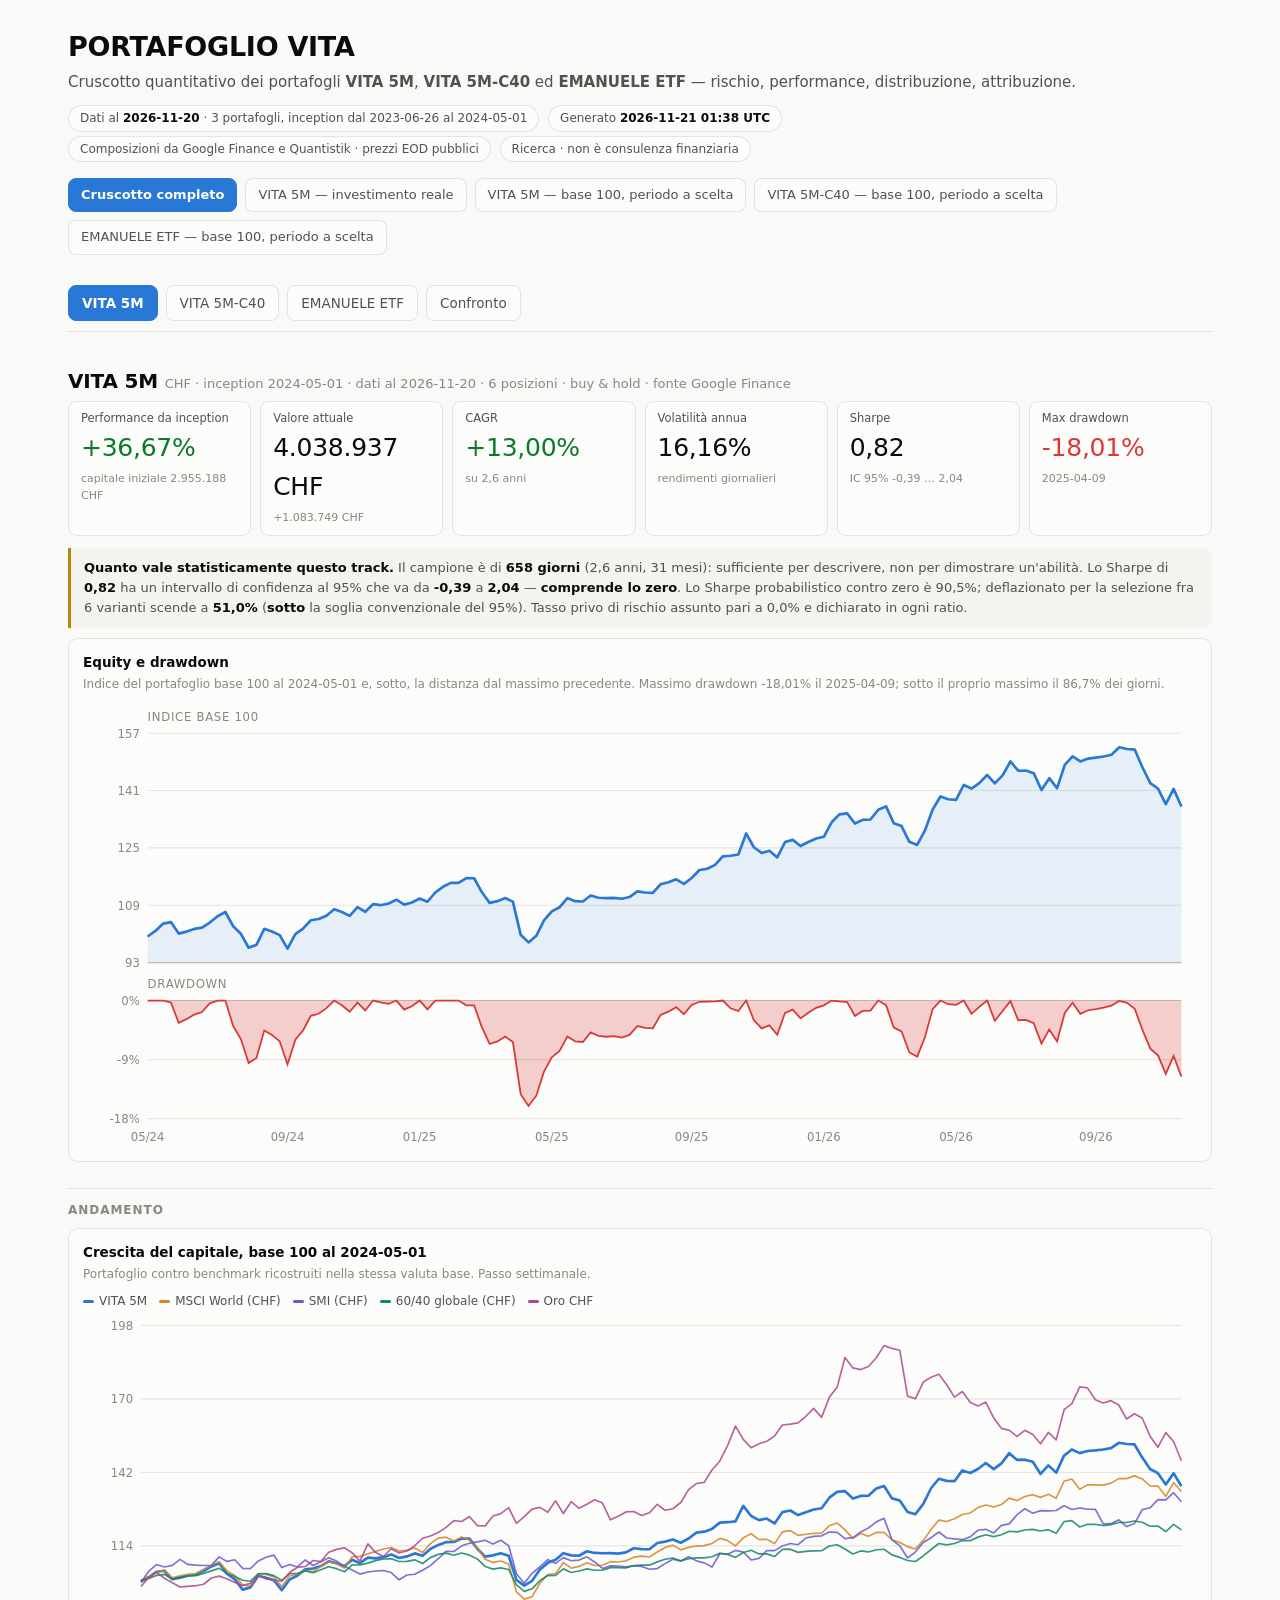
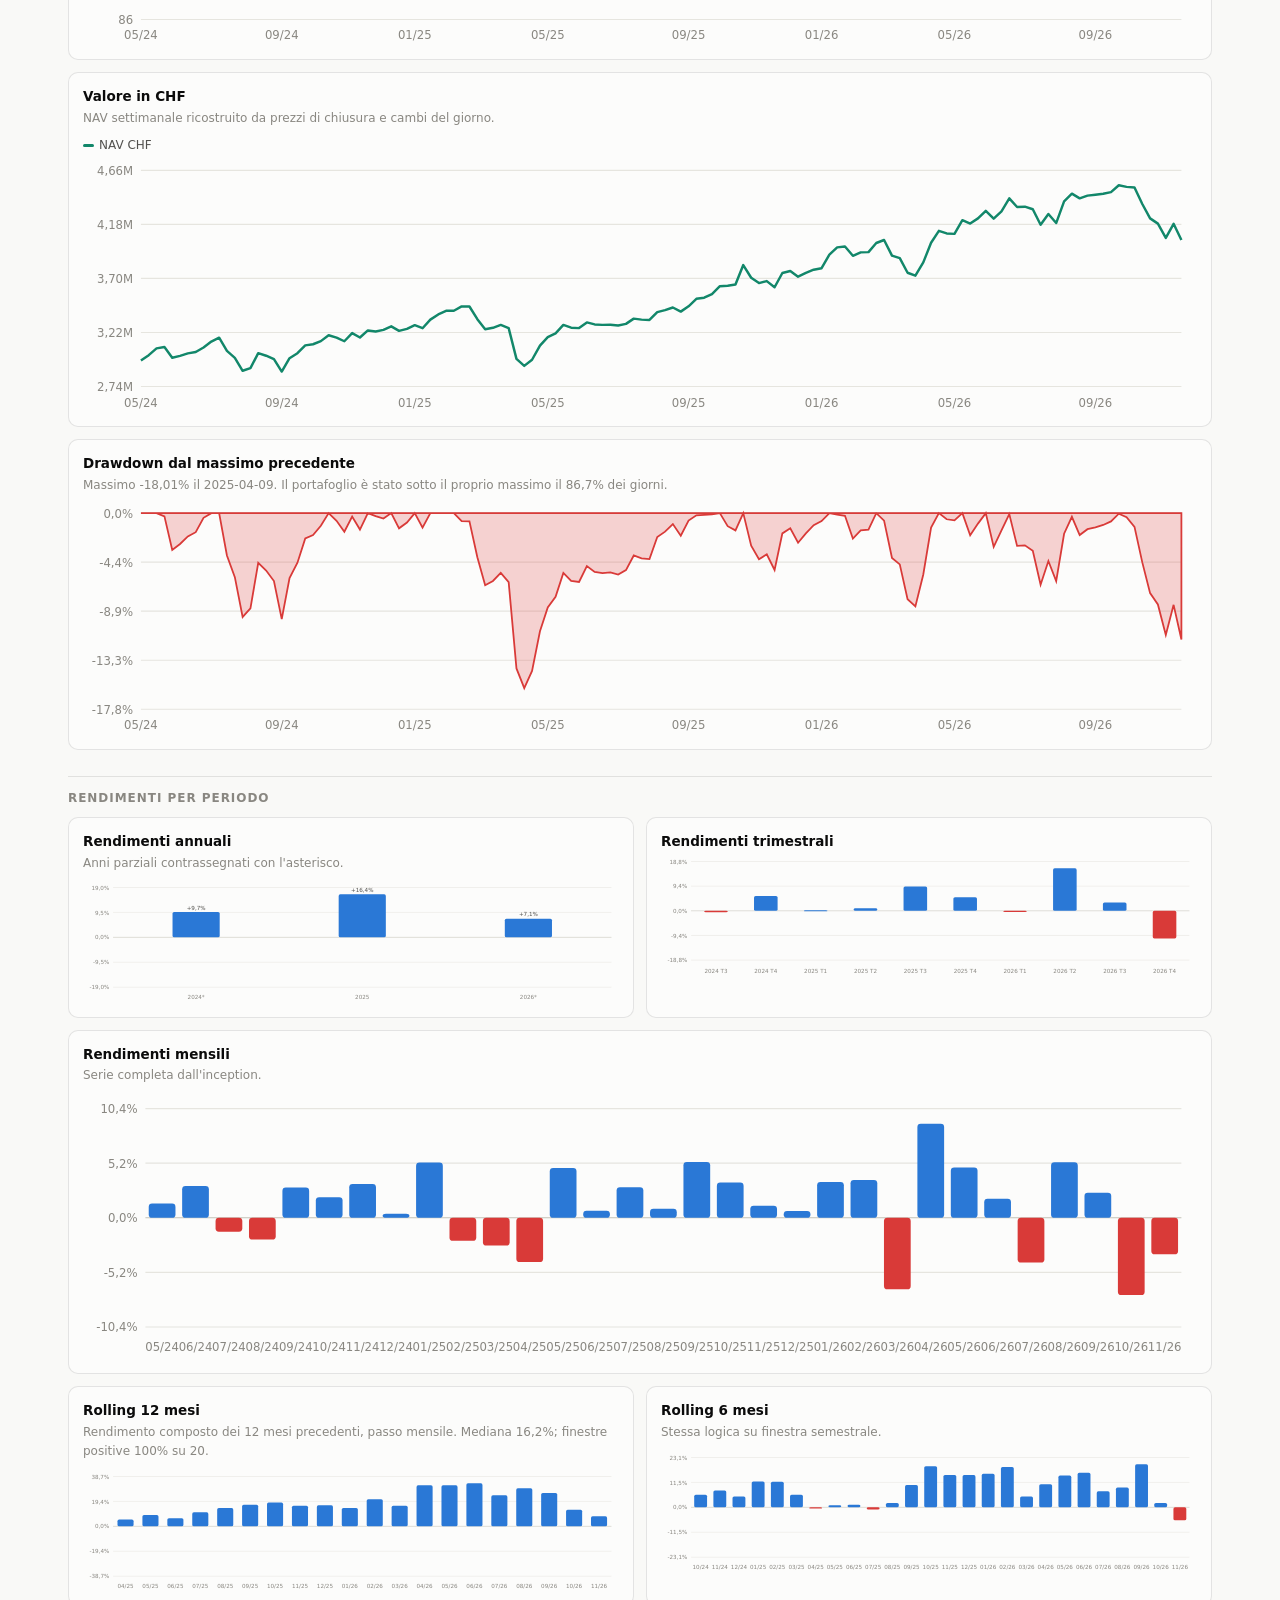
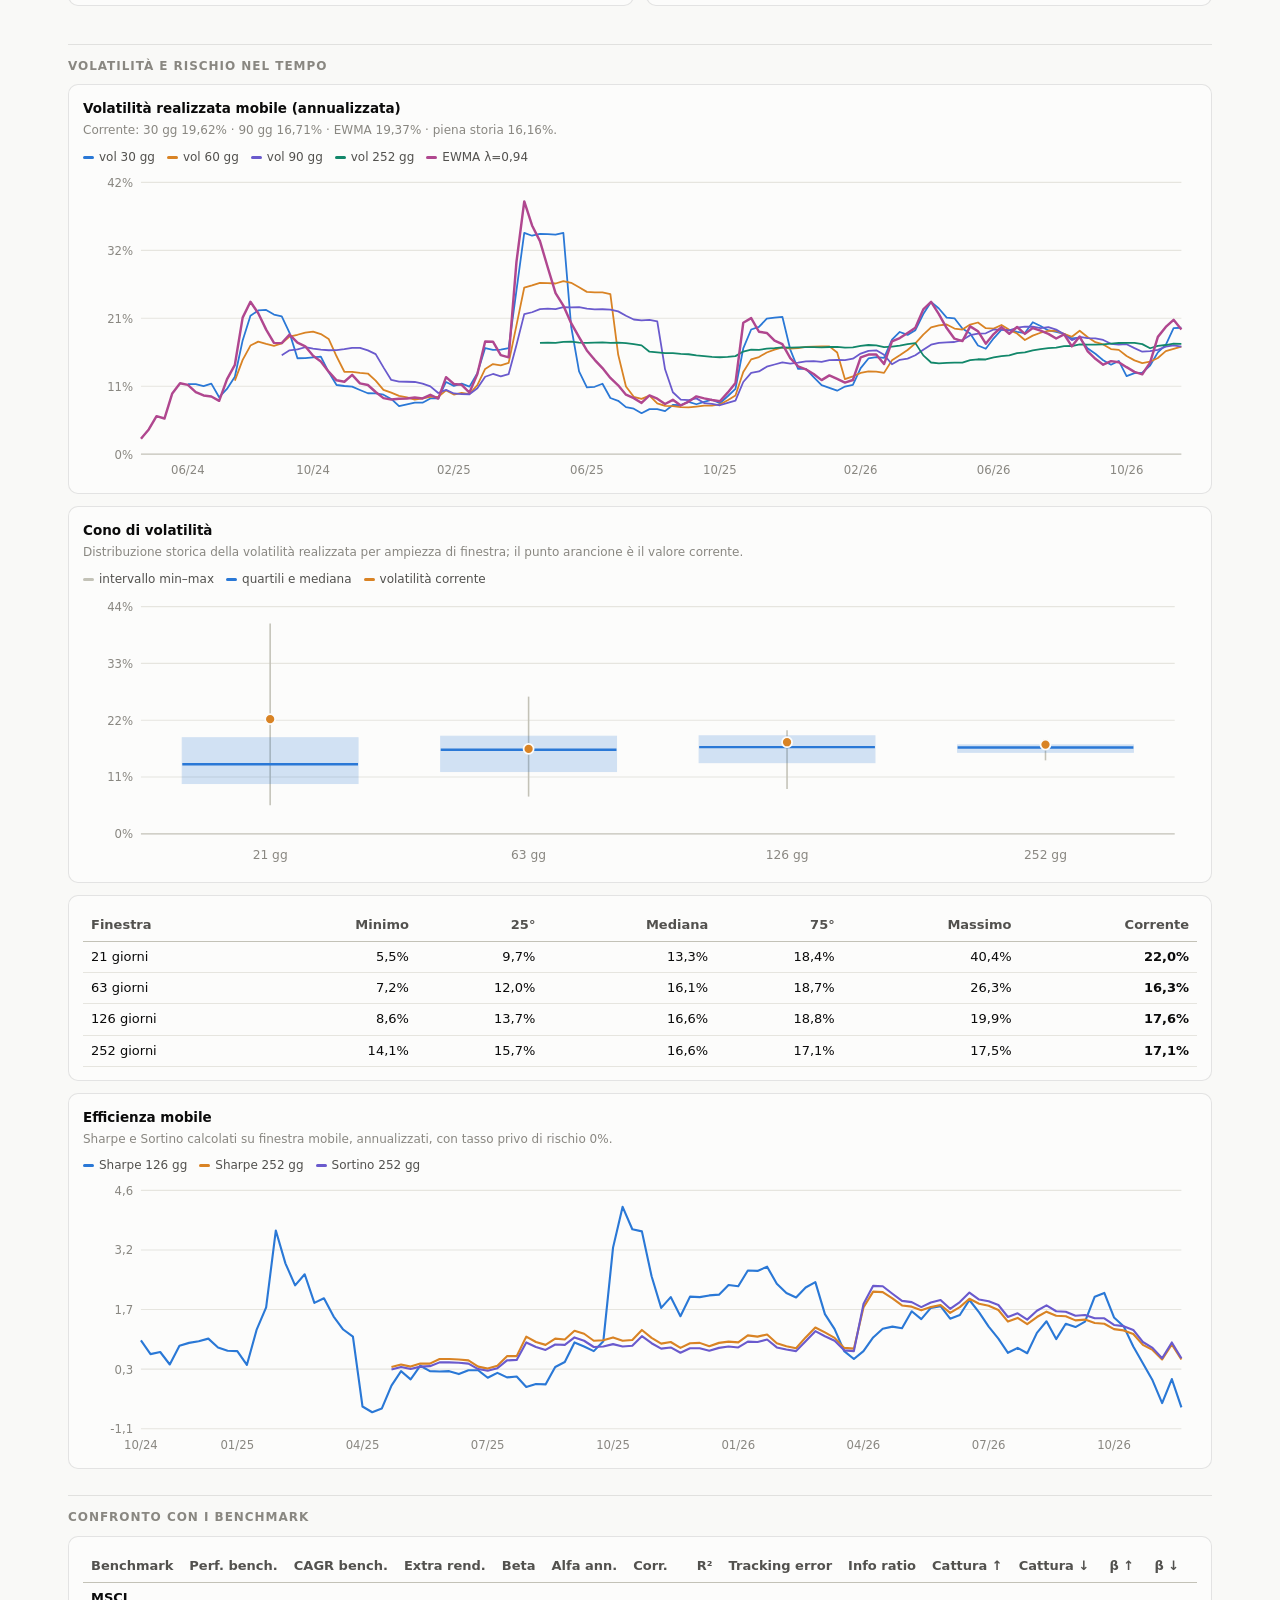
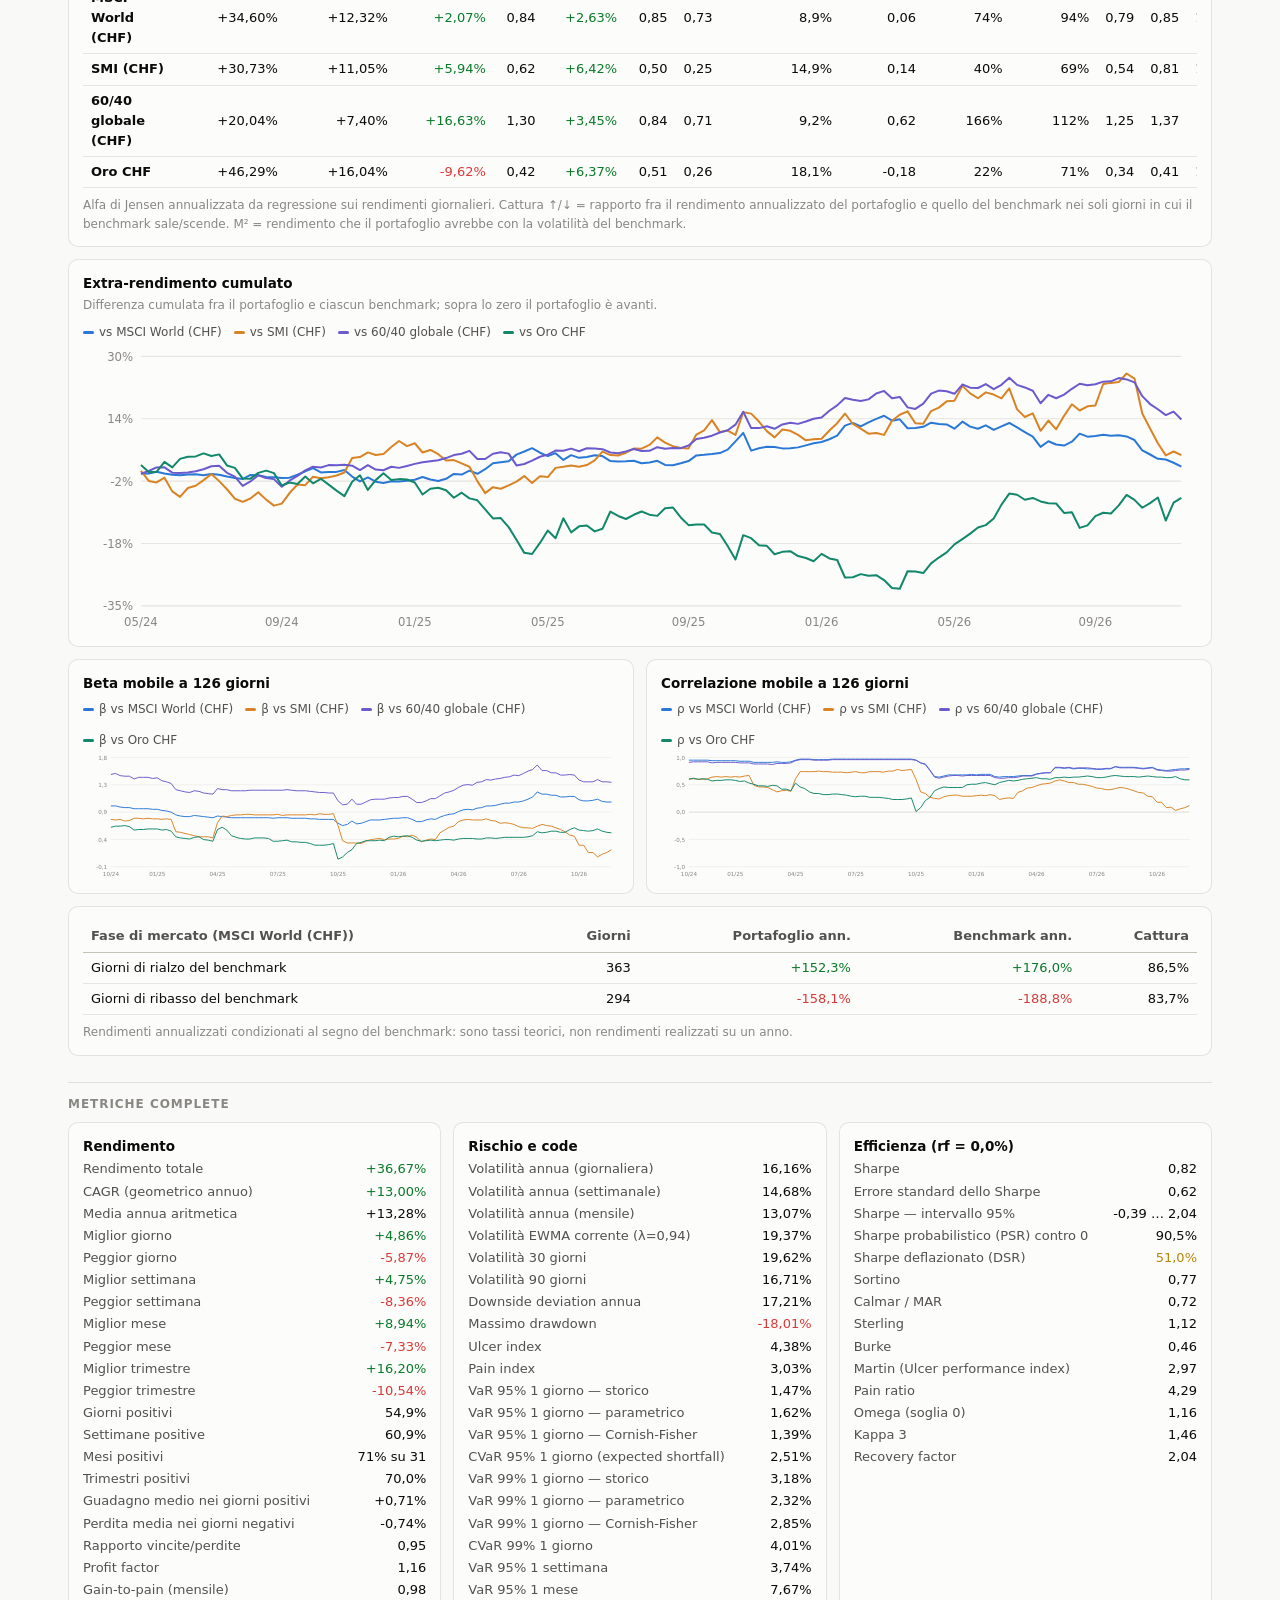
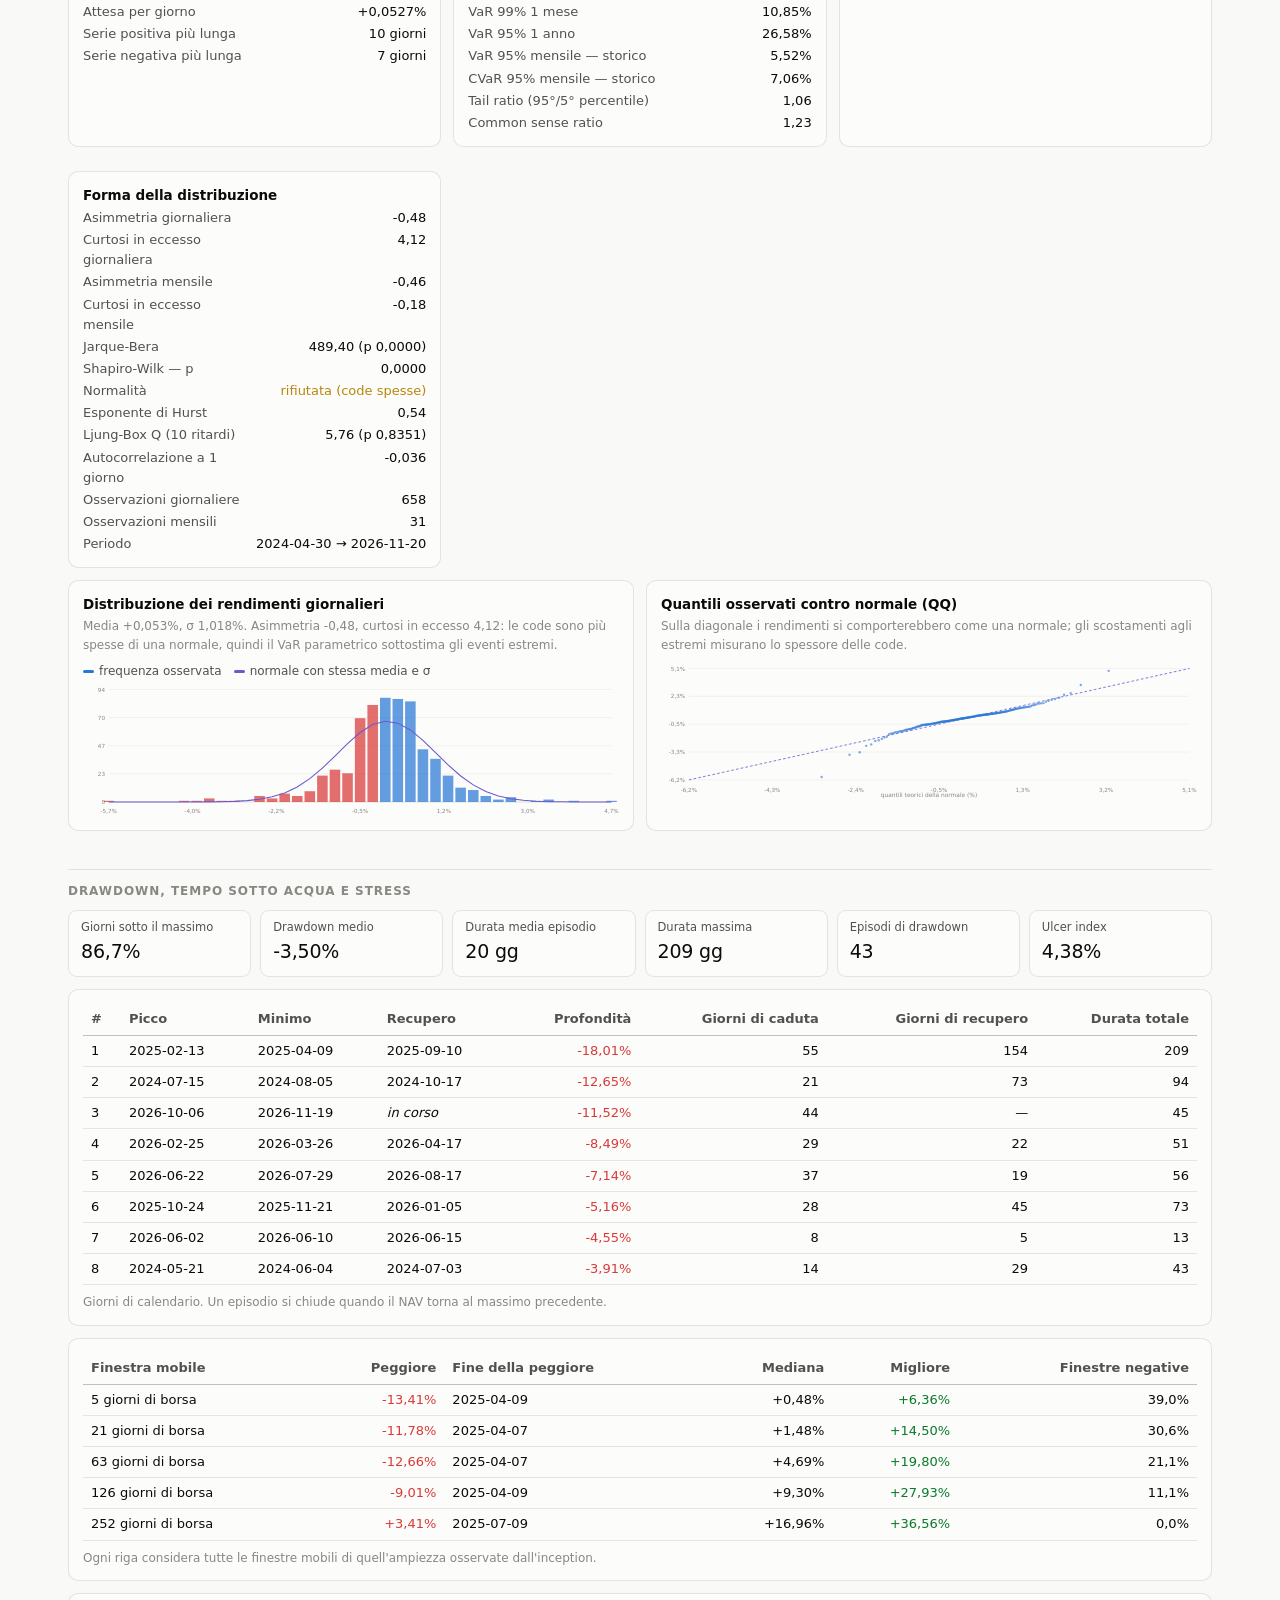
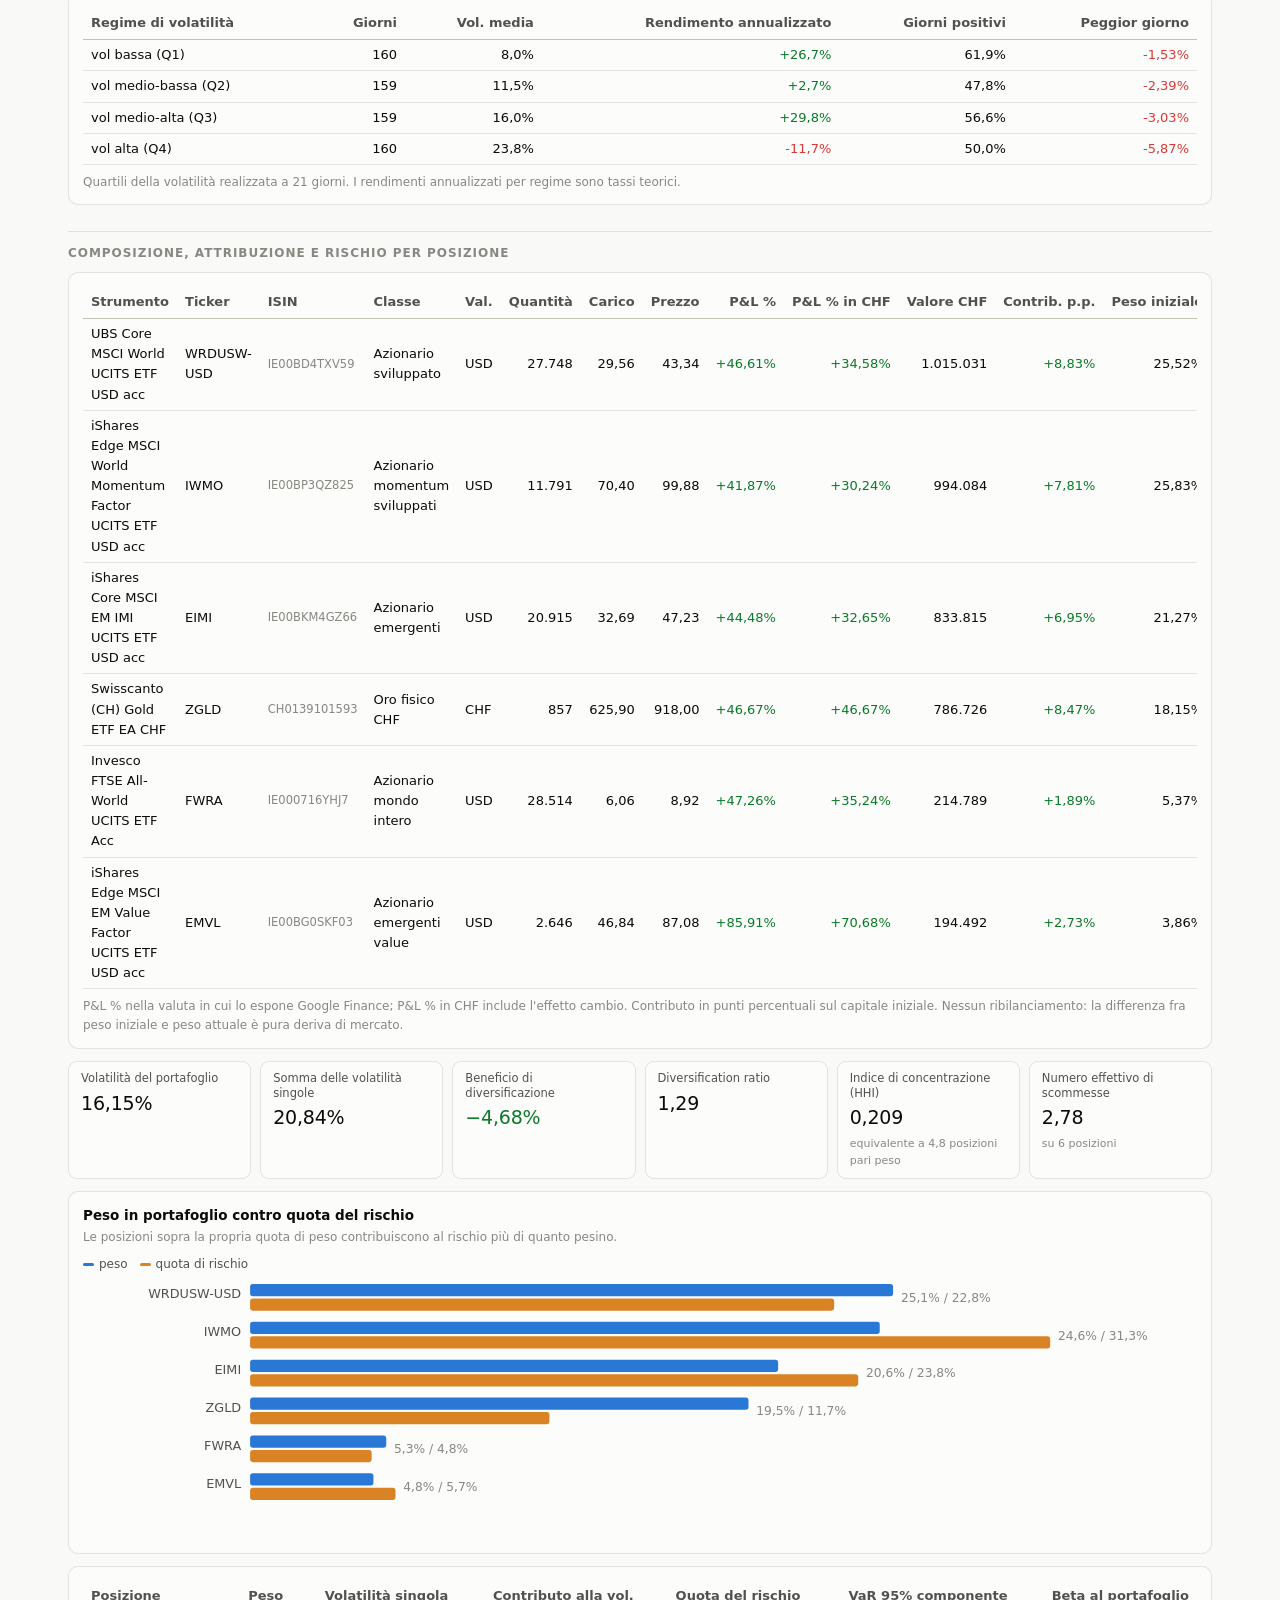
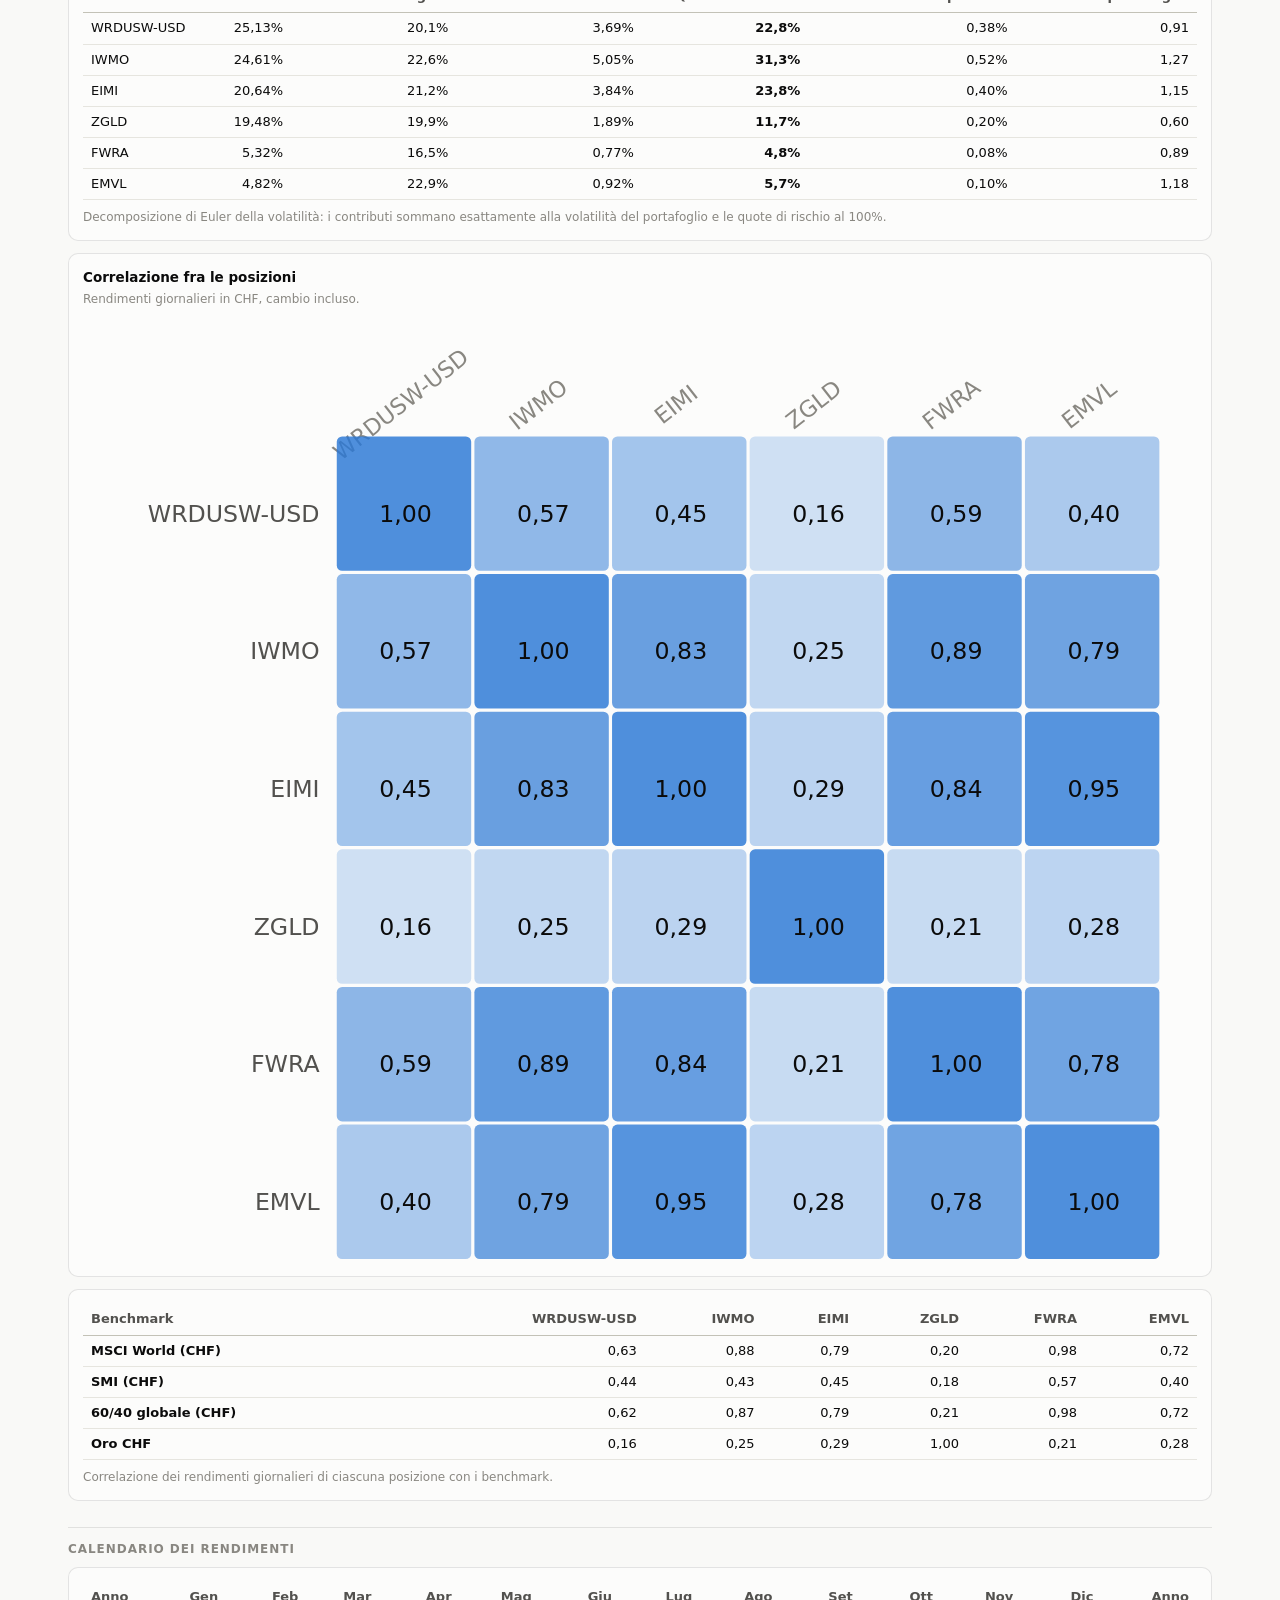
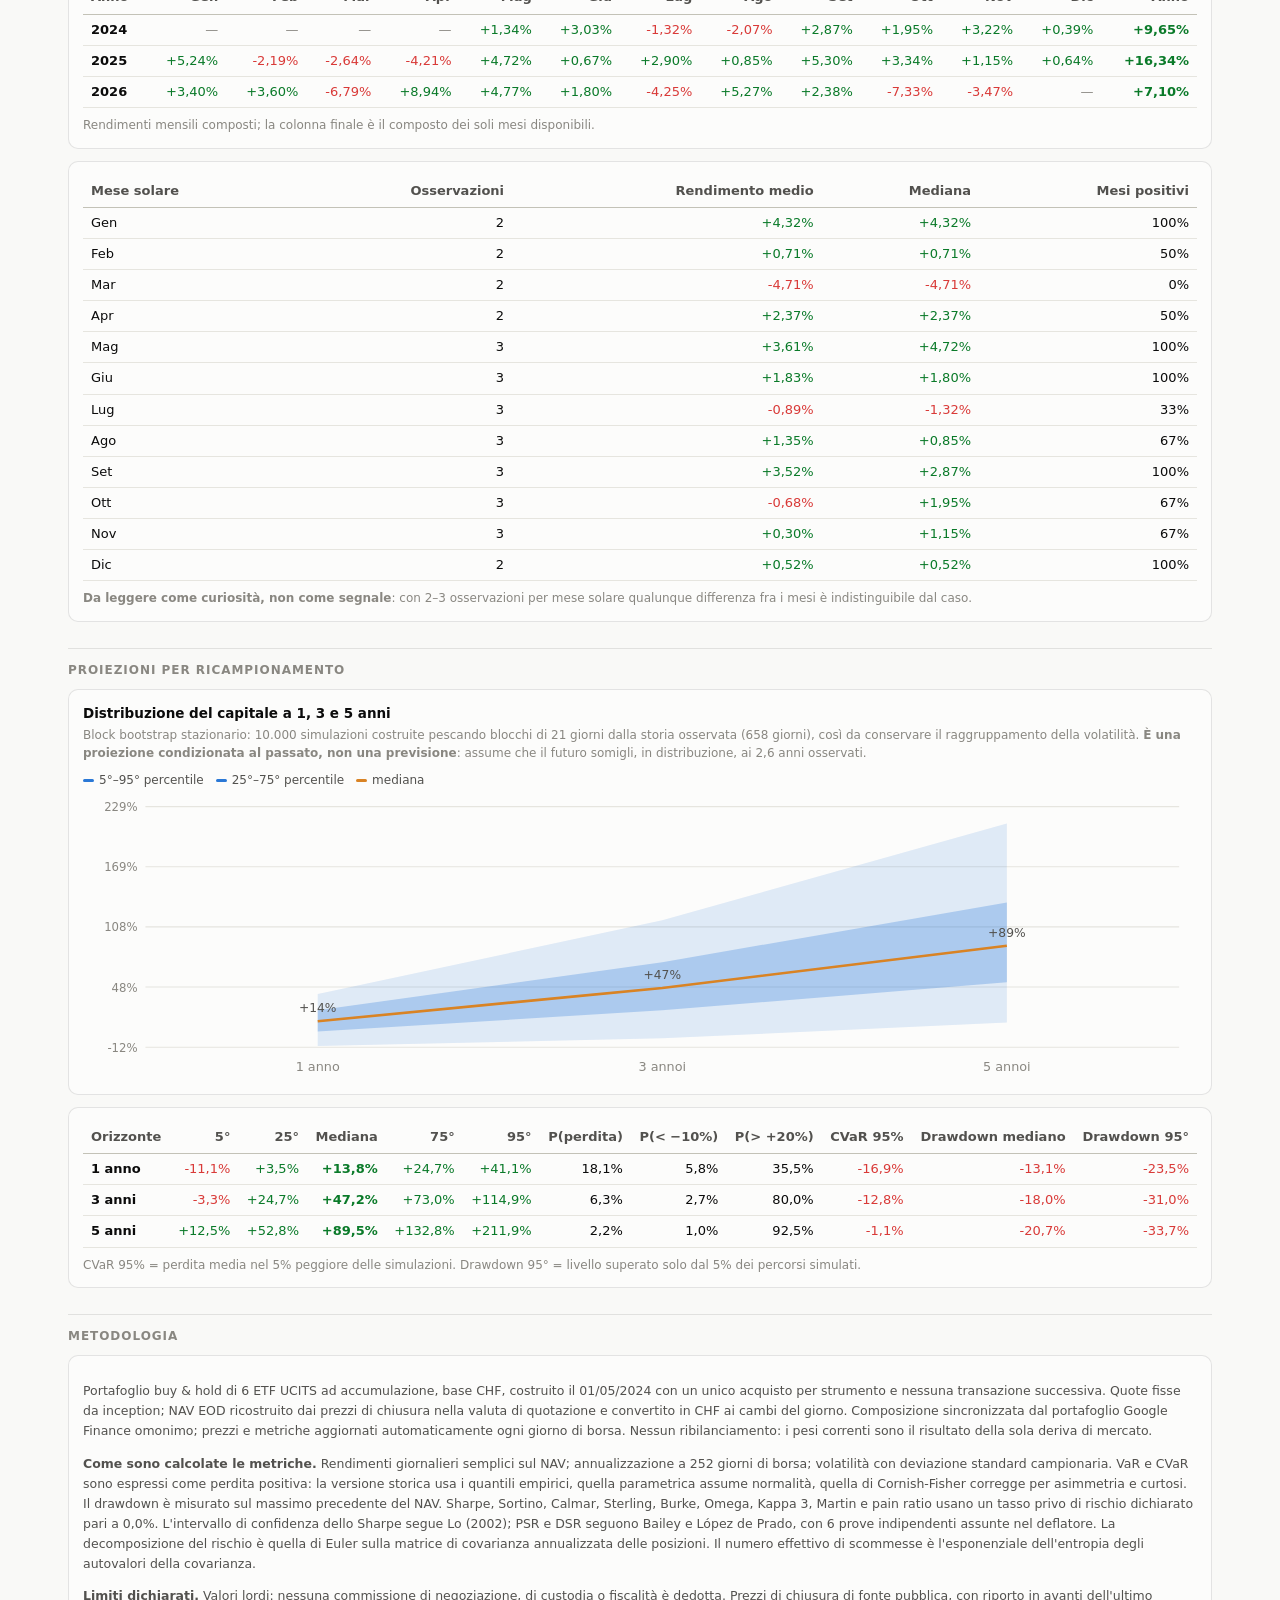
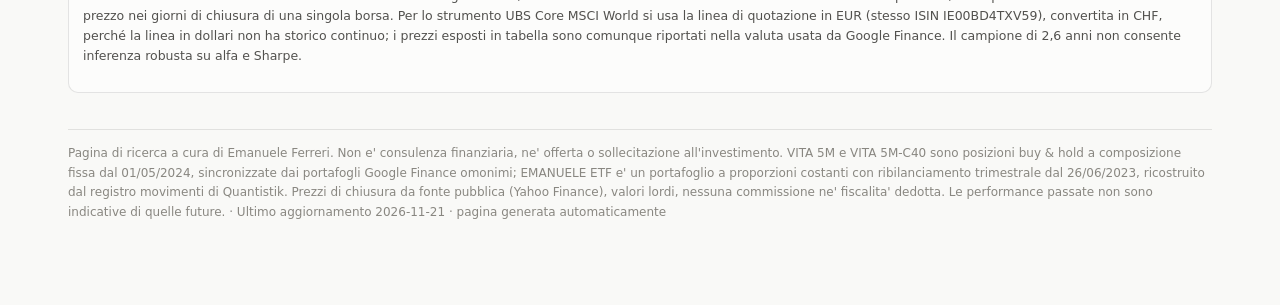
==== commit e082d5e7: "Report VITA 5M investimento reale: TWR vs S&P 500 e MSCI World, rischio ex ante, costi, riconciliazi" ====
--- a/index.html
+++ b/index.html
@@ -19,6 +19,7 @@
     <span class="pill">Ricerca · non è consulenza finanziaria</span>
     <div class="navlinks">
       <a href="./" class="qui">Cruscotto completo</a>
+      <a href="vita5m-reale.html">VITA 5M — investimento reale</a>
       <a href="vita5m.html">VITA 5M — base 100, periodo a scelta</a>
       <a href="vita5m-c40.html">VITA 5M-C40 — base 100, periodo a scelta</a>
       <a href="emanuele-etf.html">EMANUELE ETF — base 100, periodo a scelta</a>
